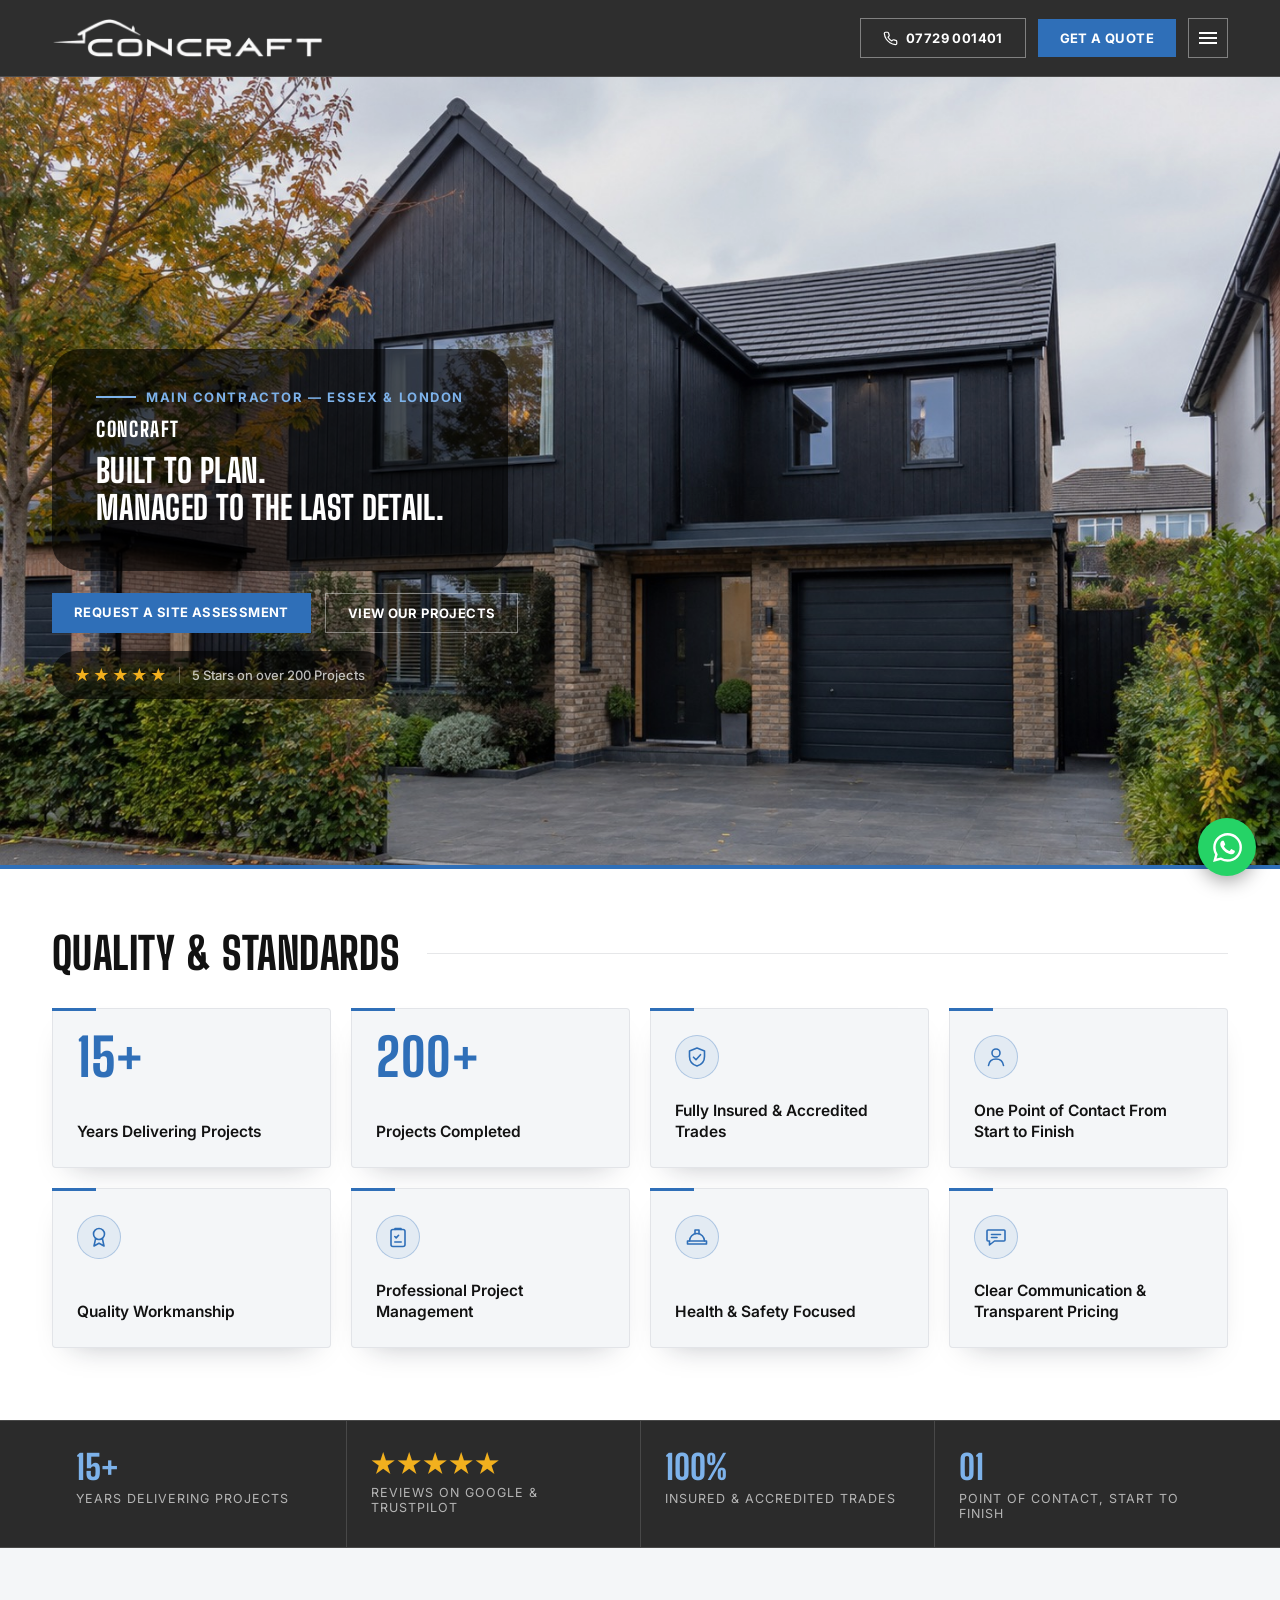
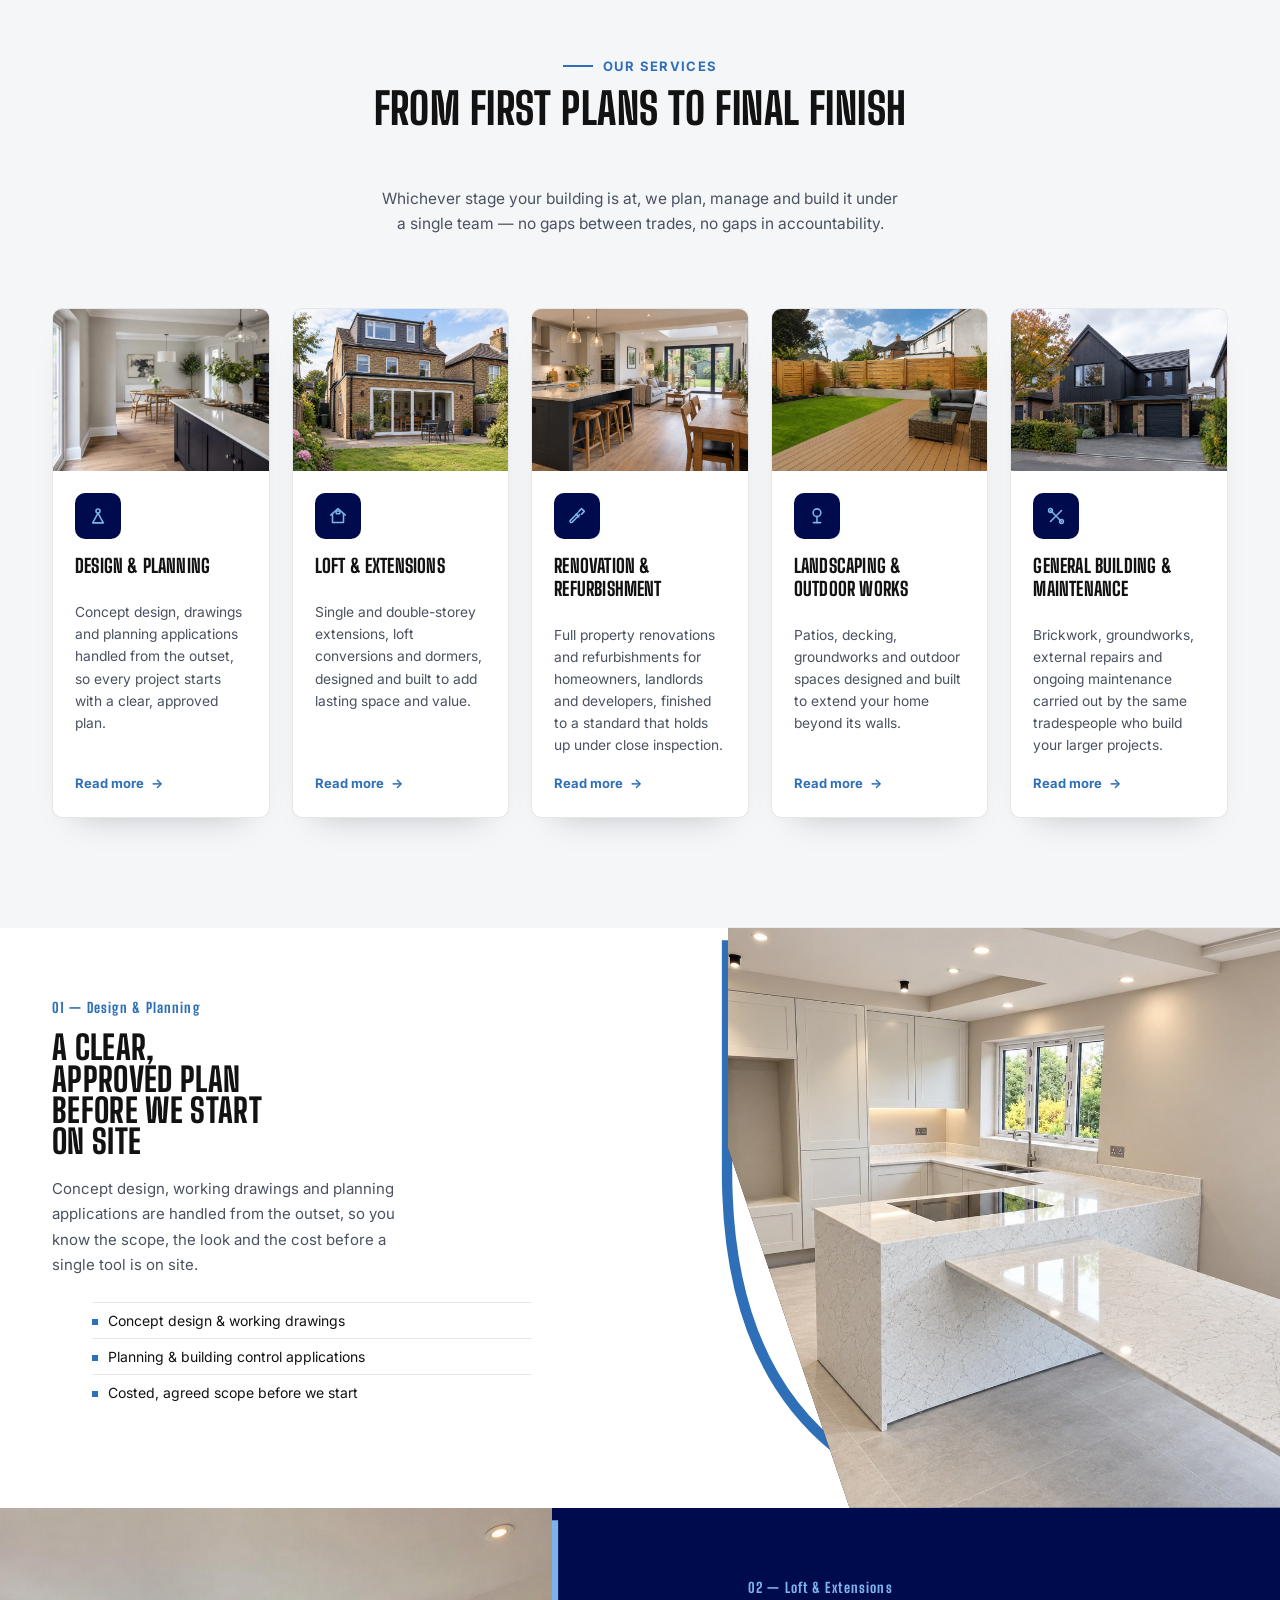
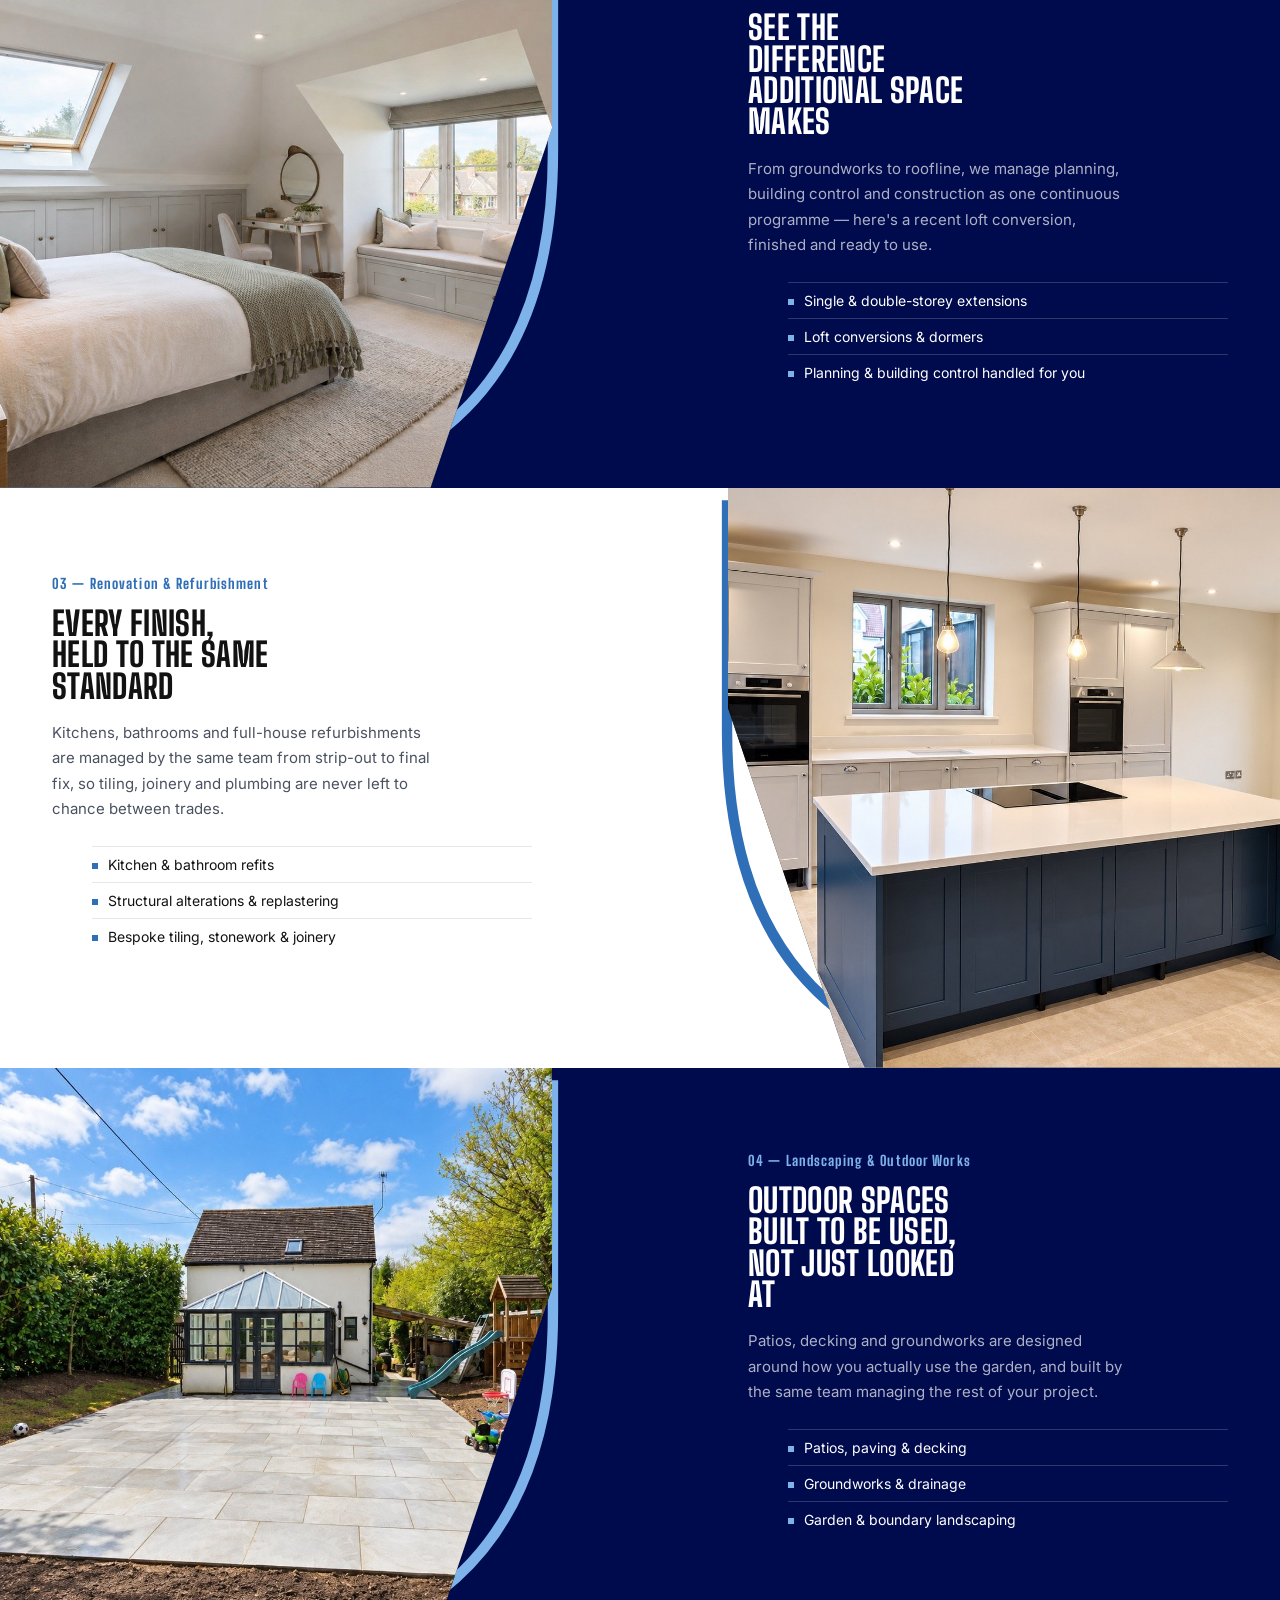
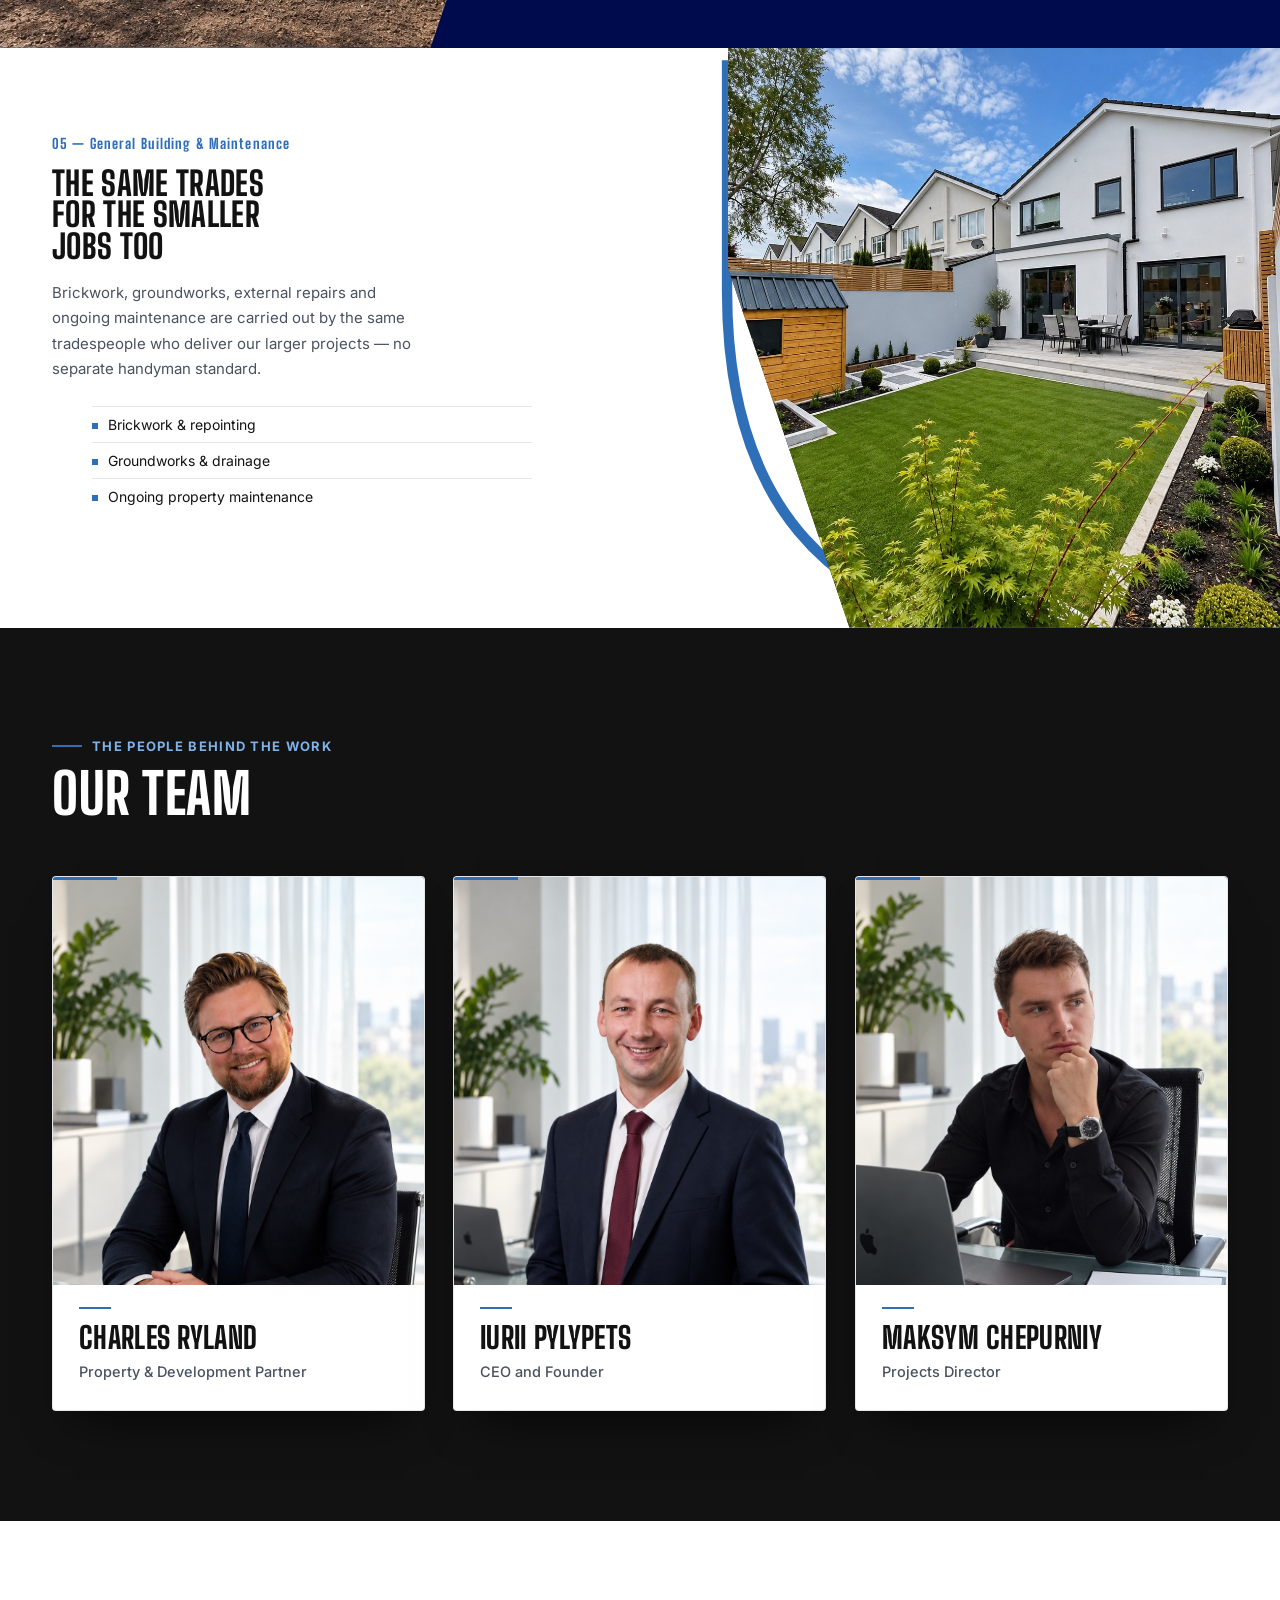
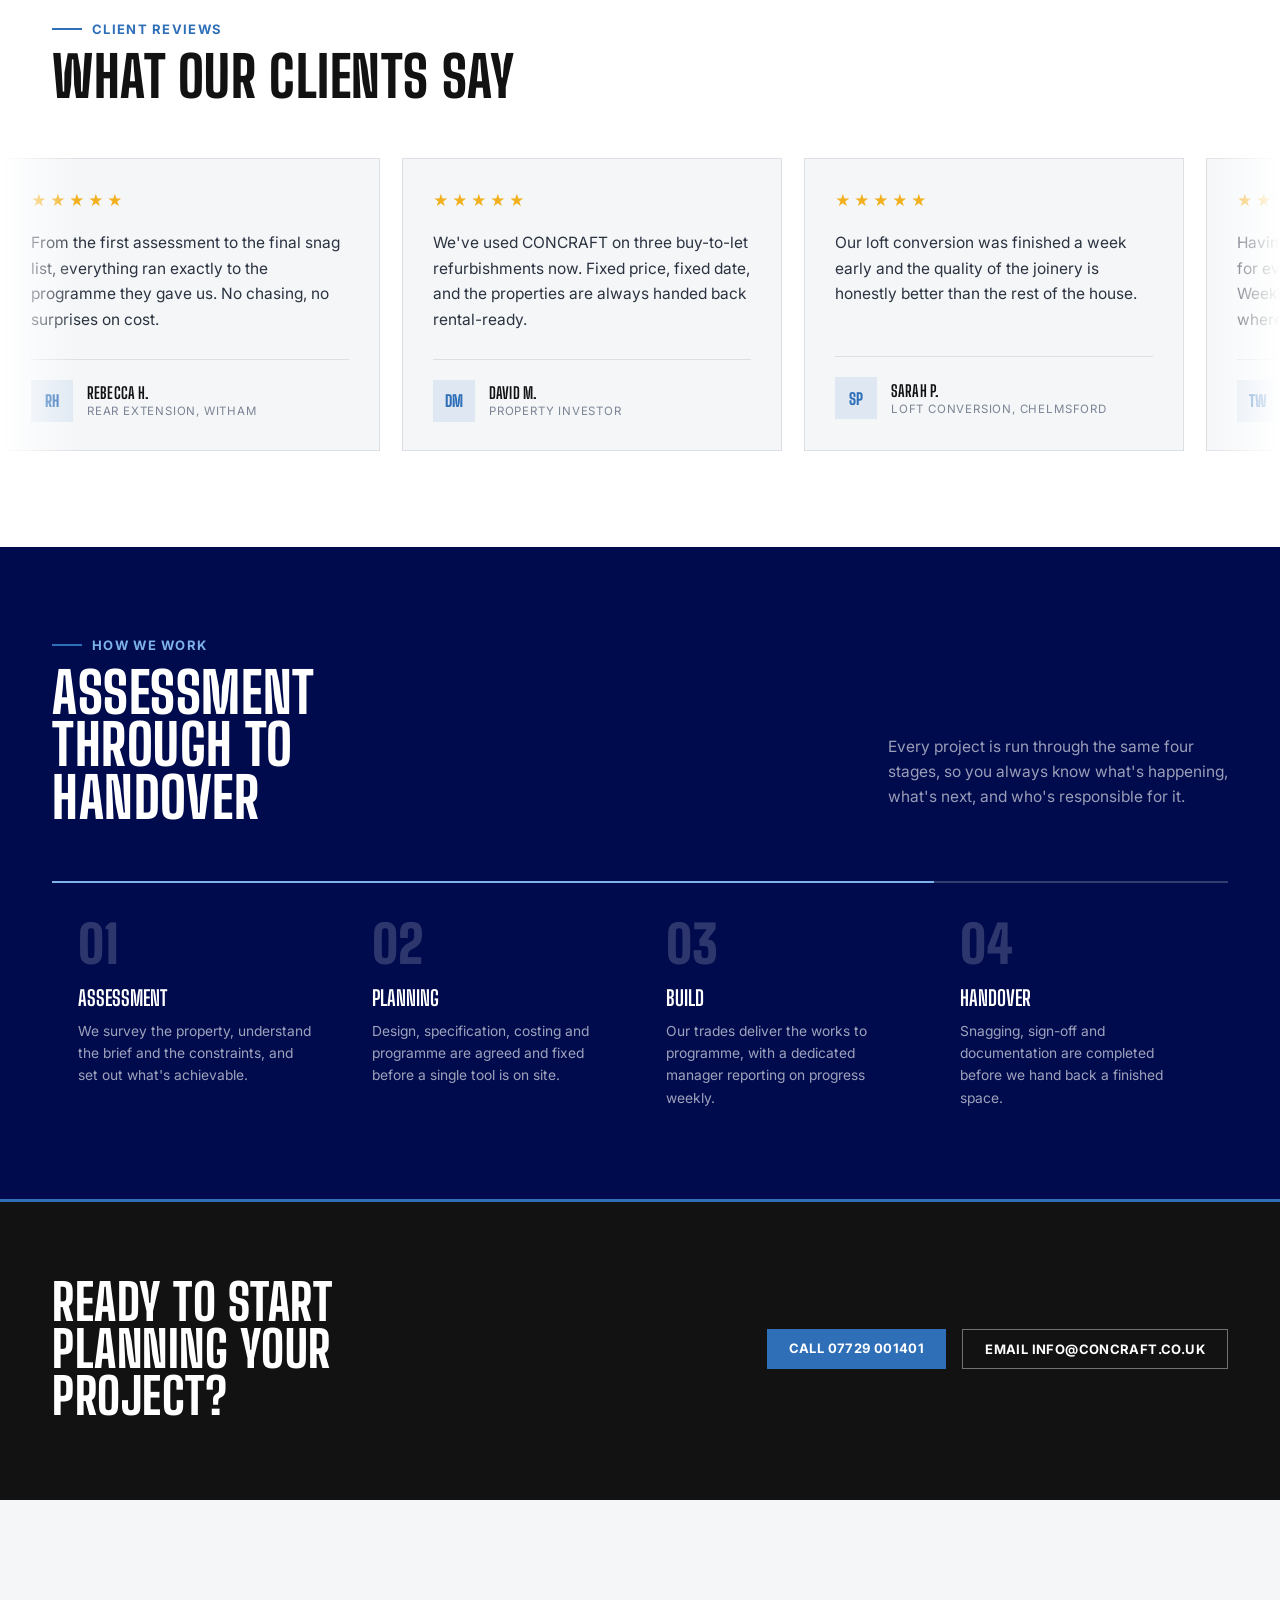
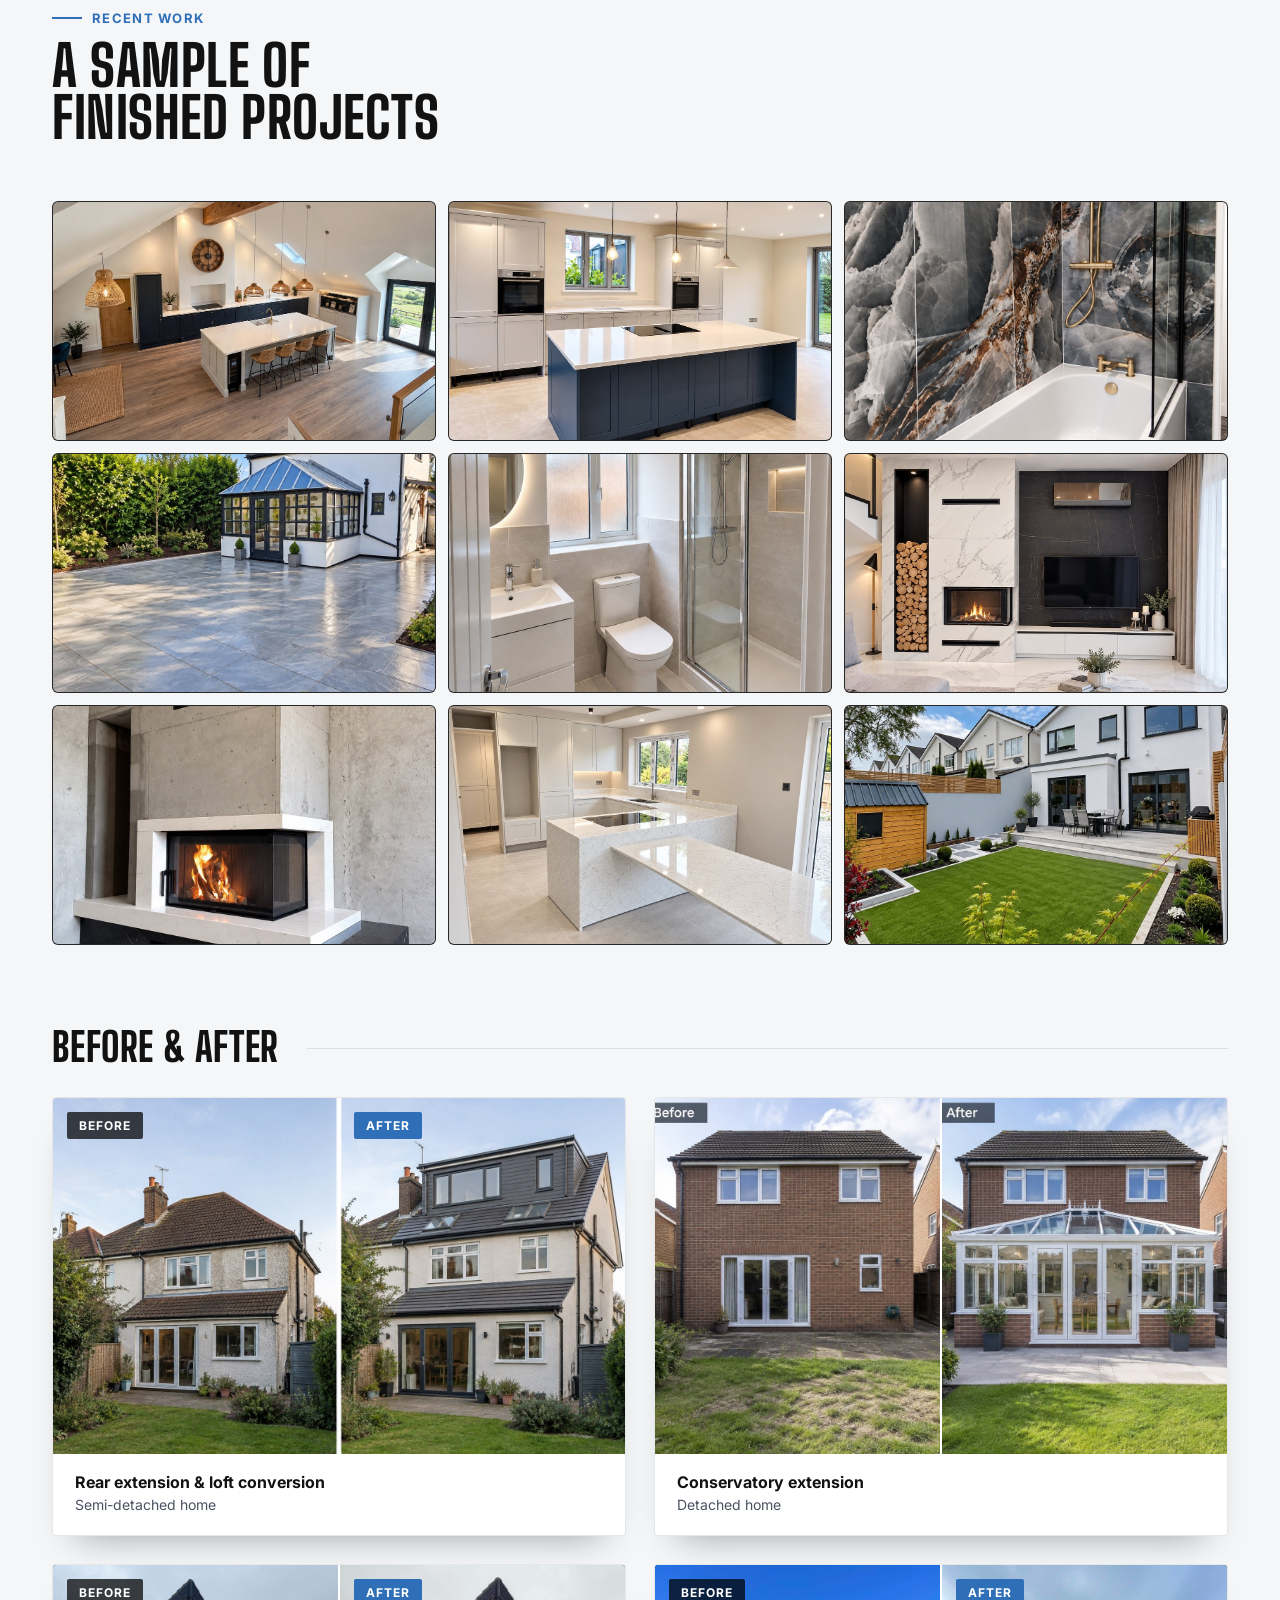
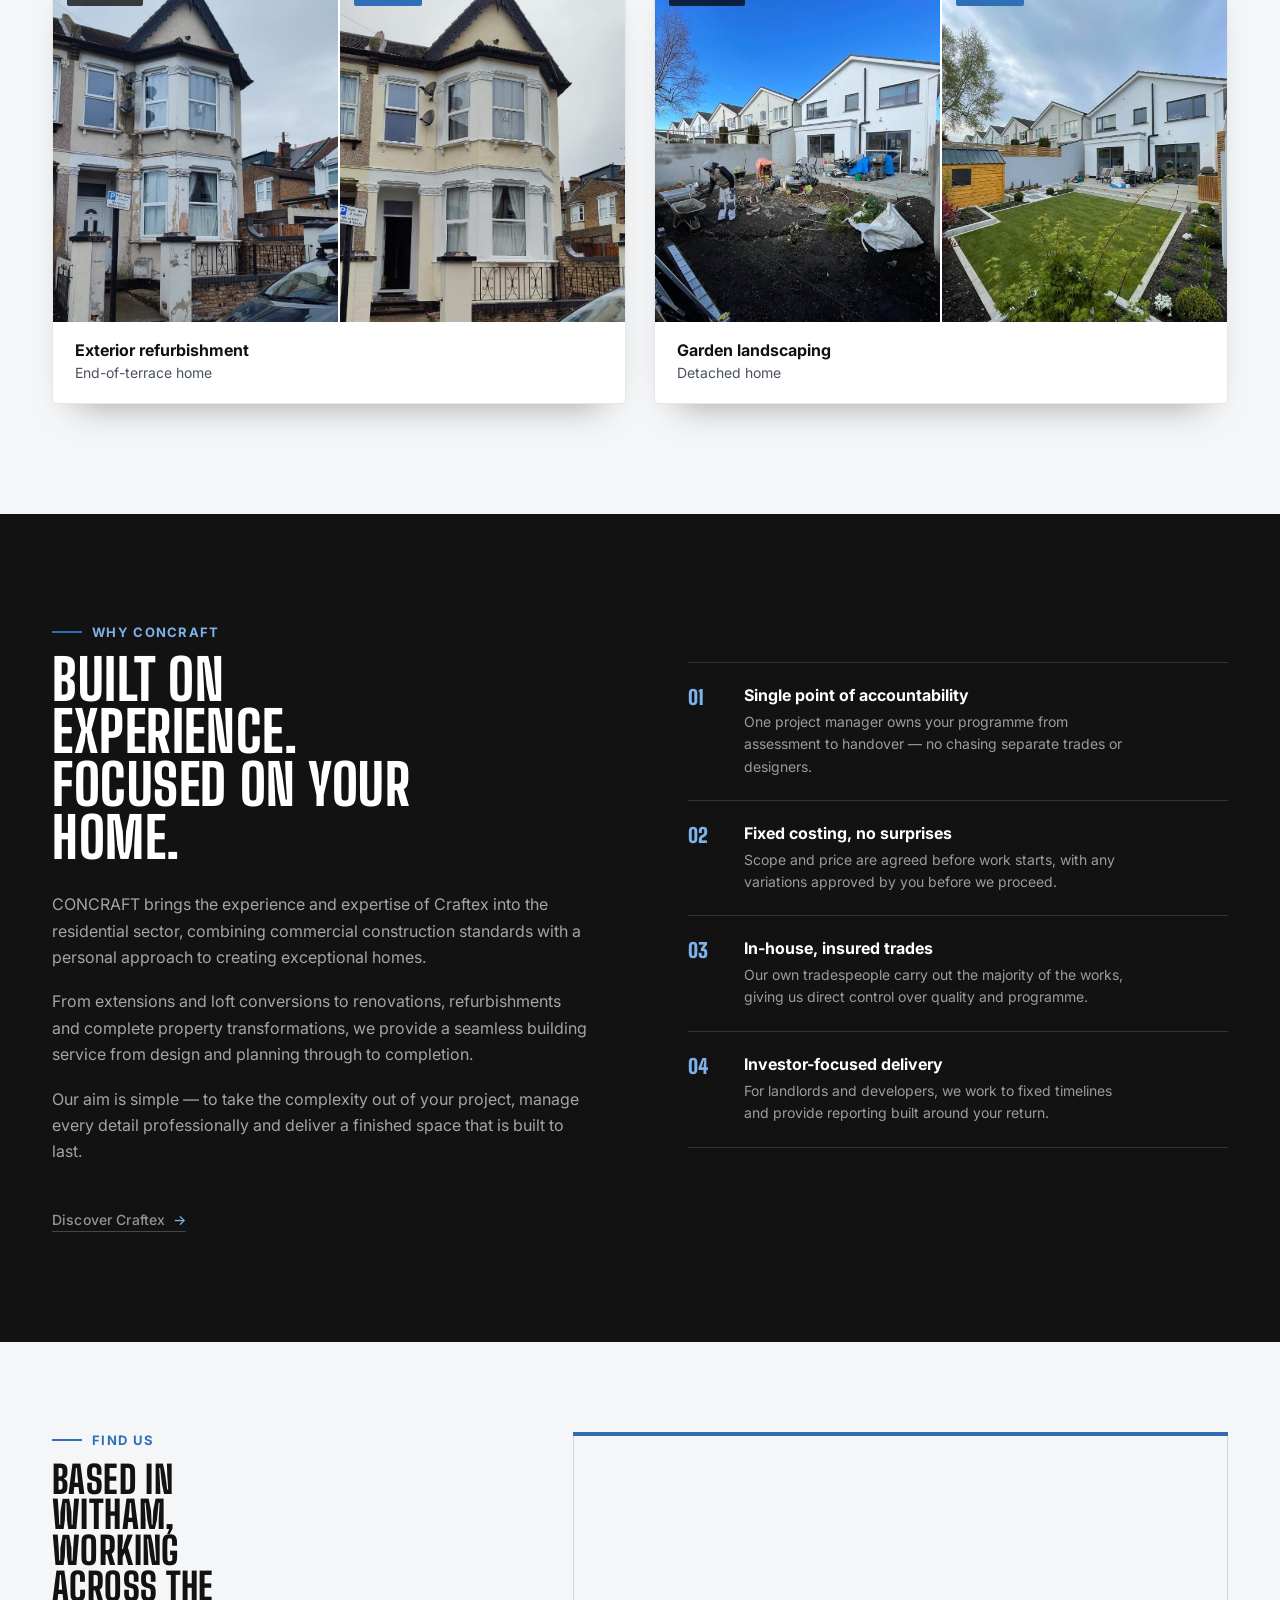
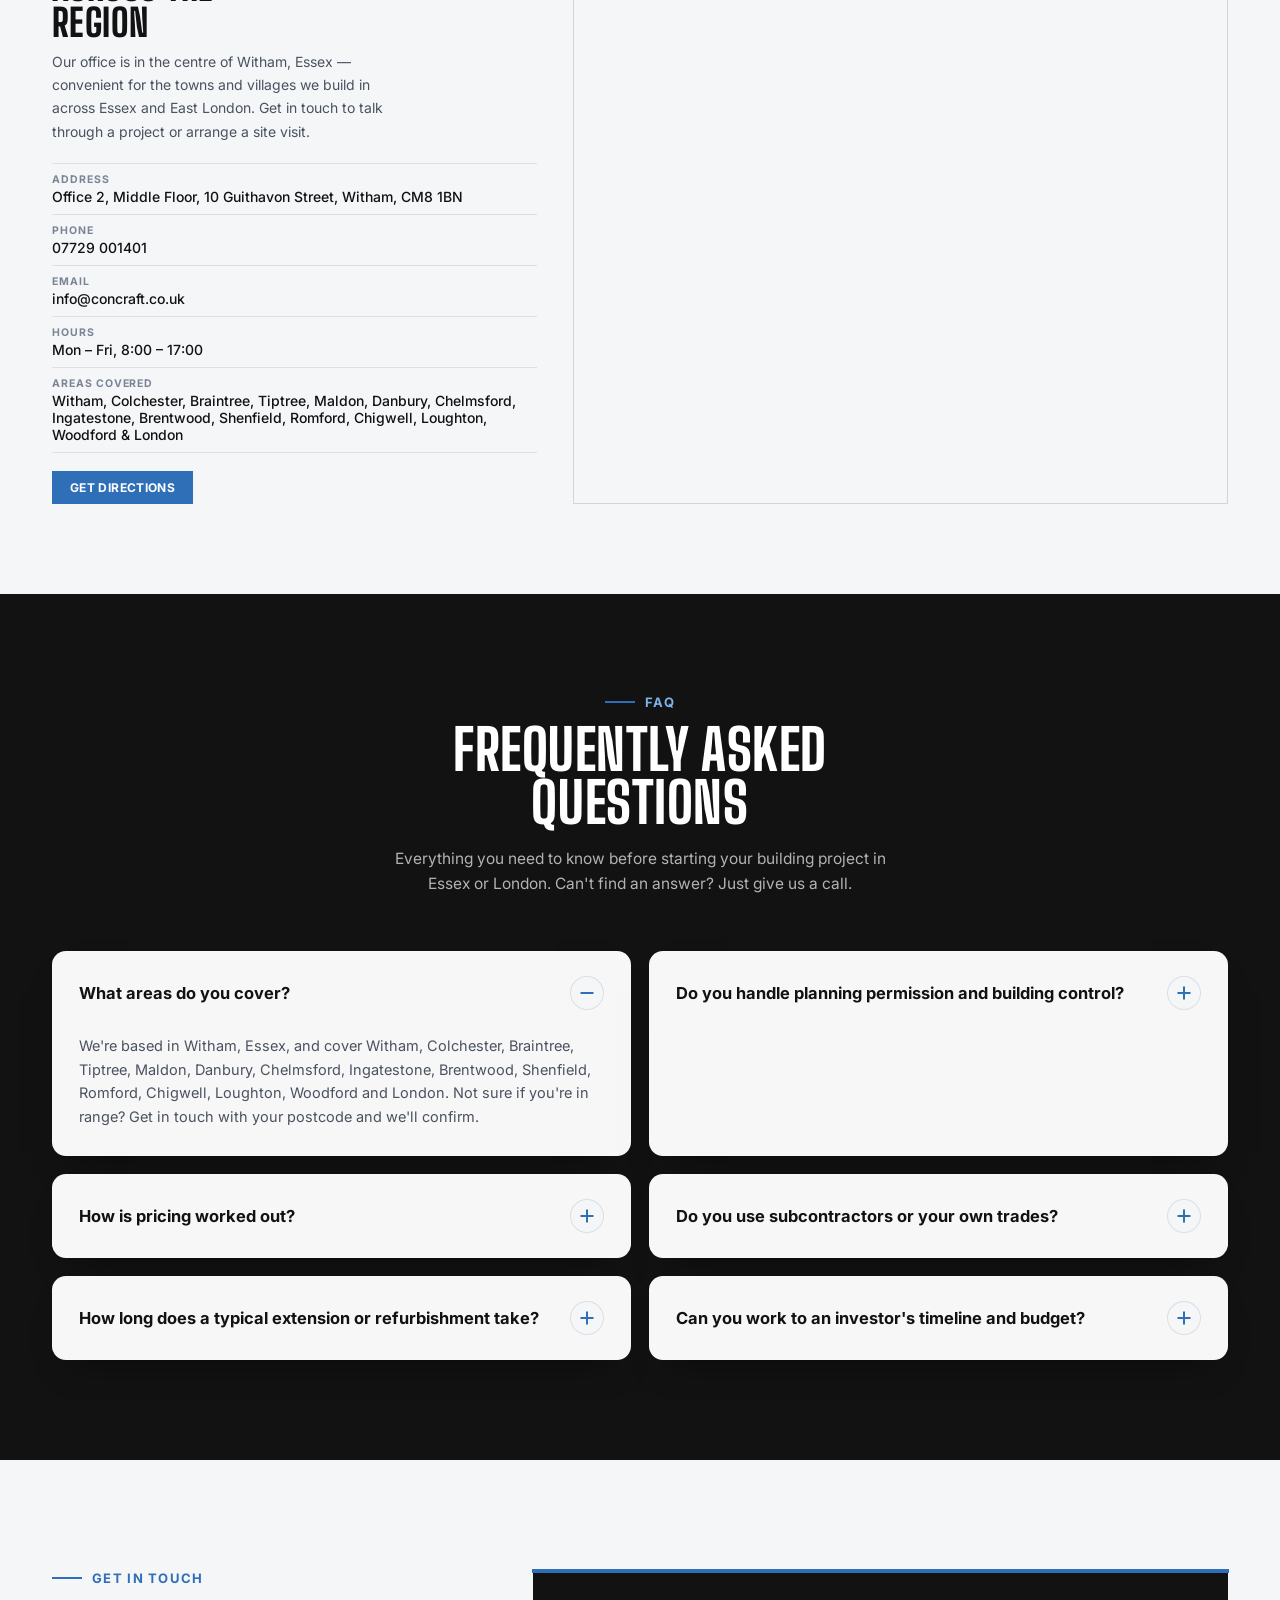
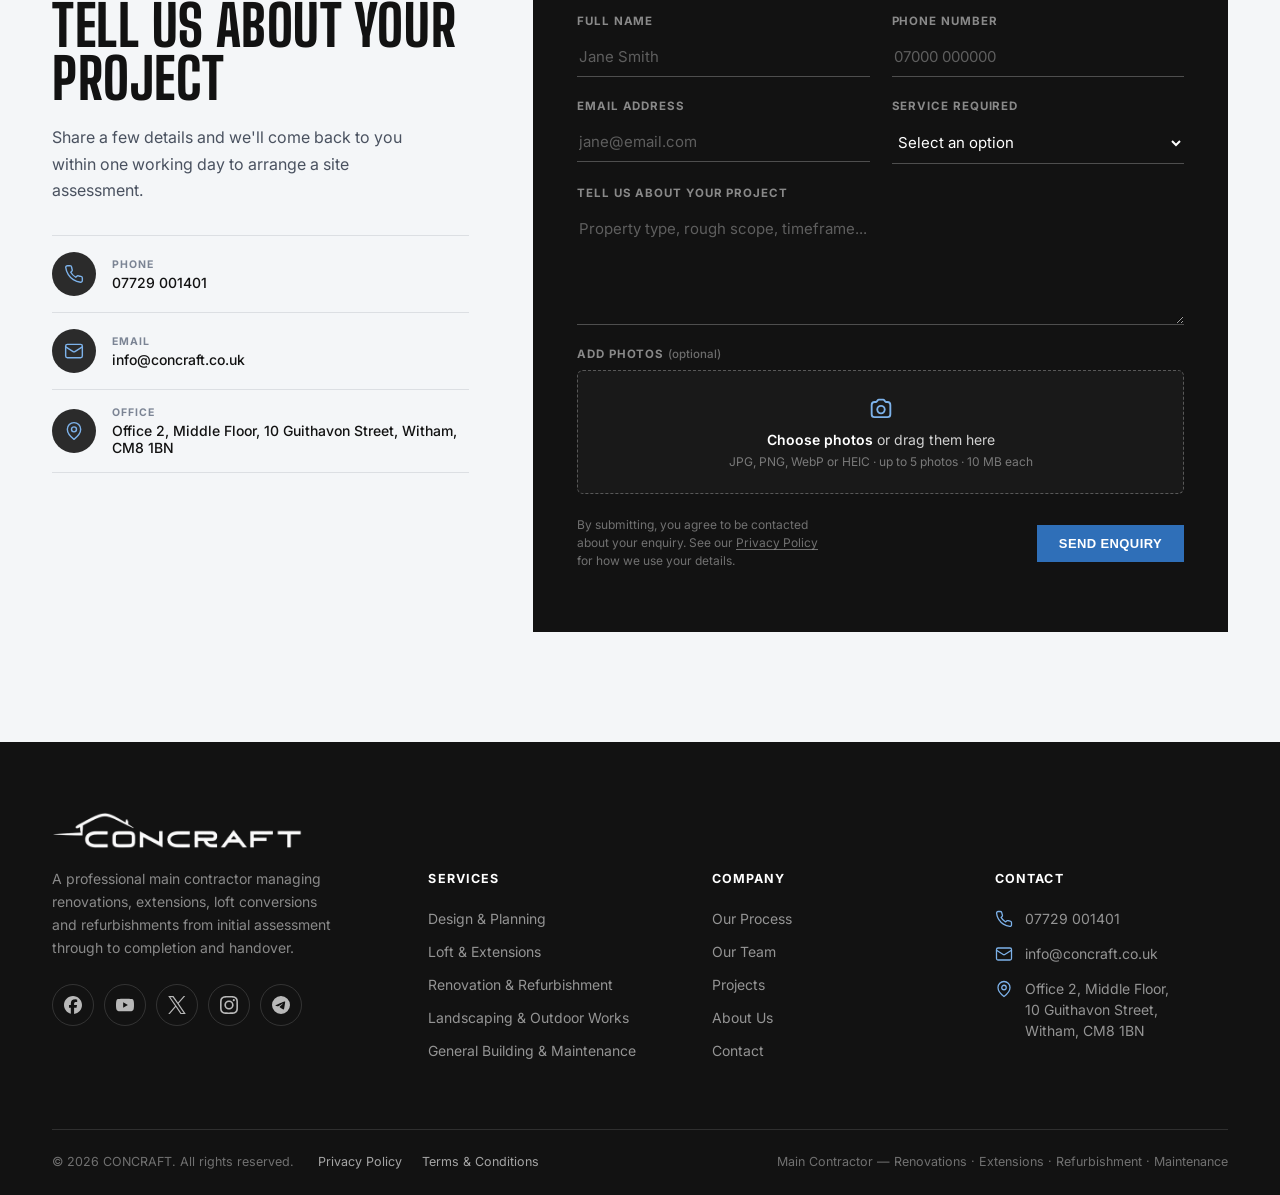
==== index.html @ dba72c2a "Add files via upload" ====
<!DOCTYPE html>
<html lang="en">
<head>
<meta charset="UTF-8">
<meta name="viewport" content="width=device-width, initial-scale=1.0">
<title>CONCRAFT — Main Contractor</title>
<link rel="preconnect" href="https://fonts.googleapis.com">
<link href="https://fonts.googleapis.com/css2?family=Big+Shoulders+Display:wght@600;700;800;900&family=Inter:wght@400;500;600;700&display=swap" rel="stylesheet">
<link rel="stylesheet" href="css/style.css">
</head>
<body>

<div class="cursor-ring" id="cursorRing"></div>
<div class="cursor-dot" id="cursorDot"></div>

<header class="site">
  <div class="nav">
    <a class="logo" href="#top" aria-label="CONCRAFT home">
      <img src="images/logo-concraft.png" alt="CONCRAFT" class="logo-icon">
    </a>
    <div class="nav-actions">
      <a class="cta-btn ghost call-btn" href="tel:+447729001401" aria-label="Call CONCRAFT on 07729 001401">
        <svg viewBox="0 0 24 24" aria-hidden="true"><path d="M22 16.92v3a2 2 0 0 1-2.18 2 19.79 19.79 0 0 1-8.63-3.07 19.5 19.5 0 0 1-6-6 19.79 19.79 0 0 1-3.07-8.67A2 2 0 0 1 4.11 2h3a2 2 0 0 1 2 1.72 12.84 12.84 0 0 0 .7 2.81 2 2 0 0 1-.45 2.11L8.09 9.91a16 16 0 0 0 6 6l1.27-1.27a2 2 0 0 1 2.11-.45 12.84 12.84 0 0 0 2.81.7A2 2 0 0 1 22 16.92z"/></svg>
        <span class="call-btn-text">07729 001401</span>
      </a>
      <a class="cta-btn" href="#contact">Get a quote</a>
      <button class="burger" id="burgerBtn" type="button" aria-label="Open menu" aria-expanded="false" aria-controls="siteMenu">
        <span class="burger-bars" aria-hidden="true"><span></span><span></span><span></span></span>
      </button>
    </div>
  </div>
  <nav class="site-menu" id="siteMenu" aria-label="Page sections">
    <ul>
      <li><a href="#top">Home</a></li>
      <li><a href="#standards">Quality &amp; Standards</a></li>
      <li>
        <a href="#services">Our Services</a>
        <ul class="menu-sub">
          <li><a href="#svc-design">Design &amp; Planning</a></li>
          <li><a href="#svc-loft">Loft &amp; Extensions</a></li>
          <li><a href="#svc-renovation">Renovation &amp; Refurbishment</a></li>
          <li><a href="#svc-landscaping">Landscaping &amp; Outdoor Works</a></li>
          <li><a href="#svc-maintenance">General Building &amp; Maintenance</a></li>
        </ul>
      </li>
      <li><a href="#team">Our Team</a></li>
      <li><a href="#reviews">Client Reviews</a></li>
      <li><a href="#process">How We Work</a></li>
      <li><a href="#projects">Recent Work</a></li>
      <li><a href="#before-after">Before &amp; After</a></li>
      <li><a href="#why">Why CONCRAFT</a></li>
      <li><a href="#find-us">Find Us</a></li>
      <li><a href="#faq">FAQ</a></li>
      <li><a href="#contact">Get in Touch</a></li>
    </ul>
  </nav>
</header>

<section class="hero" id="top">
  <img src="images/hero-house.jpg" alt="Modern detached house with black timber cladding, a brick ground floor, black garage door and a new porcelain-paved driveway" width="1448" height="1086" fetchpriority="high">
  <div class="hero-inner">
    <div class="hero-bottom">
      <div class="hero-panel">
        <div class="hero-eyebrow"><span class="rule"></span>MAIN CONTRACTOR &mdash; ESSEX &amp; LONDON</div>
        <div class="hero-brand">CONCRAFT</div>
        <h1 class="hero-title">Built to plan.<br>Managed to the last detail.</h1>
      </div>
      <div class="hero-actions">
        <div class="hero-ctas">
          <a class="cta-btn" href="#contact">Request a site assessment</a>
          <a class="cta-btn ghost" href="#projects">View our projects</a>
        </div>
        <div class="hero-rating">
          <span class="hero-stars">&#9733;&#9733;&#9733;&#9733;&#9733;</span>
          <span class="hero-rating-text">5 Stars on over 200 Projects</span>
        </div>
      </div>
    </div>
  </div>
</section>

<section class="standards" id="standards" aria-labelledby="standardsTitle">
  <div class="wrap">
    <h2 class="standards-title" id="standardsTitle">Quality &amp; Standards</h2>
    <ul class="standards-grid reveal-list">
      <li>
        <div class="std-box">
          <div class="std-figure">15+</div>
          <p class="std-label">Years Delivering Projects</p>
        </div>
      </li>
      <li>
        <div class="std-box">
          <div class="std-figure">200+</div>
          <p class="std-label">Projects Completed</p>
        </div>
      </li>
      <li>
        <div class="std-box">
          <div class="std-icon"><svg viewBox="0 0 24 24" aria-hidden="true"><path d="M12 3l7.5 3v5.5c0 4.6-3.1 8.2-7.5 9.5-4.4-1.3-7.5-4.9-7.5-9.5V6L12 3z"/><path d="M8.5 12.2l2.5 2.5 4.5-5"/></svg></div>
          <p class="std-label">Fully Insured &amp; Accredited Trades</p>
        </div>
      </li>
      <li>
        <div class="std-box">
          <div class="std-icon"><svg viewBox="0 0 24 24" aria-hidden="true"><circle cx="12" cy="8" r="4"/><path d="M4.5 20.5c.6-4 3.6-6.5 7.5-6.5s6.9 2.5 7.5 6.5"/></svg></div>
          <p class="std-label">One Point of Contact From Start to Finish</p>
        </div>
      </li>
      <li>
        <div class="std-box">
          <div class="std-icon"><svg viewBox="0 0 24 24" aria-hidden="true"><circle cx="12" cy="9" r="5.5"/><path d="M8.6 13.6L7 21l5-2.8 5 2.8-1.6-7.4"/></svg></div>
          <p class="std-label">Quality Workmanship</p>
        </div>
      </li>
      <li>
        <div class="std-box">
          <div class="std-icon"><svg viewBox="0 0 24 24" aria-hidden="true"><rect x="5" y="4.5" width="14" height="17" rx="2"/><path d="M9 4.5V3.5h6v1"/><path d="M8.8 11.5l1.4 1.4 2.4-2.6"/><path d="M8.8 17h6.4"/></svg></div>
          <p class="std-label">Professional Project Management</p>
        </div>
      </li>
      <li>
        <div class="std-box">
          <div class="std-icon"><svg viewBox="0 0 24 24" aria-hidden="true"><path d="M4.5 16a7.5 7.5 0 0115 0"/><path d="M2.5 16h19v3h-19z"/><path d="M10 8.6V5h4v3.6"/></svg></div>
          <p class="std-label">Health &amp; Safety Focused</p>
        </div>
      </li>
      <li>
        <div class="std-box">
          <div class="std-icon"><svg viewBox="0 0 24 24" aria-hidden="true"><path d="M4 5h16a1 1 0 011 1v9a1 1 0 01-1 1H10.5L5.5 20v-4H4a1 1 0 01-1-1V6a1 1 0 011-1z"/><path d="M7.5 9.5h9"/><path d="M7.5 12.5h5.5"/></svg></div>
          <p class="std-label">Clear Communication &amp; Transparent Pricing</p>
        </div>
      </li>
    </ul>
  </div>
</section>

<section class="strip">
  <div class="strip-inner">
    <div class="strip-item">
      <div class="strip-num">15+</div>
      <div class="strip-label">Years delivering projects</div>
    </div>
    <div class="strip-item">
      <div class="strip-num strip-stars" aria-hidden="true">&#9733;&#9733;&#9733;&#9733;&#9733;</div>
      <div class="strip-label">Reviews on Google &amp; Trustpilot</div>
    </div>
    <div class="strip-item">
      <div class="strip-num">100%</div>
      <div class="strip-label">Insured &amp; accredited trades</div>
    </div>
    <div class="strip-item">
      <div class="strip-num">01</div>
      <div class="strip-label">Point of contact, start to finish</div>
    </div>
  </div>
</section>

<section class="section" id="services">
  <div class="wrap">
    <div class="sec-head">
      <div>
        <div class="sec-tag"><span class="rule"></span>Our Services</div>
        <h2 class="sec-title">From First Plans to Final Finish</h2>
      </div>
      <p class="sec-desc">Whichever stage your building is at, we plan, manage and build it under a single team &mdash; no gaps between trades, no gaps in accountability.</p>
    </div>

    <div class="services-grid2">
      <div class="svc2-card">
        <div class="svc2-photo">
          <img src="images/service-design.jpg" alt="Open-plan kitchen and dining extension with island and wishbone chairs">
        </div>
        <div class="svc2-body">
          <div class="svc2-icon"><svg viewBox="0 0 24 24" aria-hidden="true"><circle cx="12" cy="6.6" r="2.2"/><path d="M12 8.8 6.2 19.5M12 8.8l5.8 10.7M6.2 19.5h11.6"/></svg></div>
          <h3 class="svc2-title">Design &amp; Planning</h3>
          <p class="svc2-desc">Concept design, drawings and planning applications handled from the outset, so every project starts with a clear, approved plan.</p>
          <a class="svc2-link" href="#svc-design">Read more <span class="svc2-arrow" aria-hidden="true">&rarr;</span></a>
        </div>
      </div>
      <div class="svc2-card">
        <div class="svc2-photo">
          <img src="images/service-loft.jpg" alt="Rear extension with bi-fold doors and loft dormer conversion above">
        </div>
        <div class="svc2-body">
          <div class="svc2-icon"><svg viewBox="0 0 24 24" aria-hidden="true"><path d="M4 11 12 4l8 7"/><path d="M6 10v9h12v-9"/><rect x="10" y="6.6" width="4" height="3" rx=".6"/></svg></div>
          <h3 class="svc2-title">Loft &amp; Extensions</h3>
          <p class="svc2-desc">Single and double-storey extensions, loft conversions and dormers, designed and built to add lasting space and value.</p>
          <a class="svc2-link" href="#svc-loft">Read more <span class="svc2-arrow" aria-hidden="true">&rarr;</span></a>
        </div>
      </div>
      <div class="svc2-card">
        <div class="svc2-photo">
          <img src="images/service-renovation.jpg" alt="Open-plan kitchen and living space renovation with island and bi-fold doors">
        </div>
        <div class="svc2-body">
          <div class="svc2-icon"><svg viewBox="0 0 24 24" aria-hidden="true"><path d="m14 7 3-3 3 3-3 3"/><path d="M13 8.4 4.5 17a1.5 1.5 0 0 0 2 2L15 10.4"/><path d="m11 10 3 3"/></svg></div>
          <h3 class="svc2-title">Renovation &amp; Refurbishment</h3>
          <p class="svc2-desc">Full property renovations and refurbishments for homeowners, landlords and developers, finished to a standard that holds up under close inspection.</p>
          <a class="svc2-link" href="#svc-renovation">Read more <span class="svc2-arrow" aria-hidden="true">&rarr;</span></a>
        </div>
      </div>
      <div class="svc2-card">
        <div class="svc2-photo">
          <img src="images/service-landscaping.jpg" alt="Landscaped garden with composite decking, patio seating and new fencing">
        </div>
        <div class="svc2-body">
          <div class="svc2-icon"><svg viewBox="0 0 24 24" aria-hidden="true"><circle cx="12" cy="8.4" r="4.2"/><path d="M12 12.4v6.8"/><path d="M8 19.2h8"/></svg></div>
          <h3 class="svc2-title">Landscaping &amp; Outdoor Works</h3>
          <p class="svc2-desc">Patios, decking, groundworks and outdoor spaces designed and built to extend your home beyond its walls.</p>
          <a class="svc2-link" href="#svc-landscaping">Read more <span class="svc2-arrow" aria-hidden="true">&rarr;</span></a>
        </div>
      </div>
      <div class="svc2-card">
        <div class="svc2-photo">
          <img src="images/service-maintenance.jpg" alt="Modern detached house with black cladding, brick base and new driveway">
        </div>
        <div class="svc2-body">
          <div class="svc2-icon"><svg viewBox="0 0 24 24" aria-hidden="true"><path d="m6 6 12 12M18 6 6 18"/><circle cx="6" cy="6" r="2.1"/><circle cx="18" cy="18" r="2.1"/></svg></div>
          <h3 class="svc2-title">General Building &amp; Maintenance</h3>
          <p class="svc2-desc">Brickwork, groundworks, external repairs and ongoing maintenance carried out by the same tradespeople who build your larger projects.</p>
          <a class="svc2-link" href="#svc-maintenance">Read more <span class="svc2-arrow" aria-hidden="true">&rarr;</span></a>
        </div>
      </div>
    </div>
  </div>
</section>

<section class="svc-detail">

  <div class="detail-band band-light" id="svc-design">
    <div class="detail-bleed">
      <div class="detail-shape shape-right">
        <svg class="detail-frame" viewBox="0 0 100 100" preserveAspectRatio="none" aria-hidden="true">
              <path d="M100,26 Q100,3 82,3 L4,3 L4,42 Q4,90 45,100 L100,100"/>
            </svg>
            <div class="detail-media">
          <div class="media-image">
            <img src="images/service-design-detail.jpg" alt="U-shaped kitchen with quartz worktops and induction hob, ready for handover">
          </div>
        </div>
      </div>
      <div class="wrap">
        <div class="detail-copy copy-left">
          <div class="detail-index">01 &mdash; Design &amp; Planning</div>
          <h3 class="detail-title">A clear, approved plan before we start on site</h3>
          <p class="detail-text">Concept design, working drawings and planning applications are handled from the outset, so you know the scope, the look and the cost before a single tool is on site.</p>
          <ul class="detail-points reveal-list">
              <li>Concept design &amp; working drawings</li>
              <li>Planning &amp; building control applications</li>
              <li>Costed, agreed scope before we start</li>
          </ul>
        </div>
      </div>
    </div>
  </div>

  <div class="detail-band band-dark" id="svc-loft">
    <div class="detail-bleed">
      <div class="detail-shape shape-left">
        <svg class="detail-frame" viewBox="0 0 100 100" preserveAspectRatio="none" aria-hidden="true">
              <path d="M0,26 Q0,3 18,3 L96,3 L96,42 Q96,90 55,100 L0,100"/>
            </svg>
            <div class="detail-media">
          <div class="media-image">
            <img src="images/service-loft-detail.jpg" alt="Finished loft conversion bedroom with dormer window seat and skylight">
          </div>
        </div>
      </div>
      <div class="wrap">
        <div class="detail-copy copy-right">
          <div class="detail-index">02 &mdash; Loft &amp; Extensions</div>
          <h3 class="detail-title">See the difference additional space makes</h3>
          <p class="detail-text">From groundworks to roofline, we manage planning, building control and construction as one continuous programme &mdash; here's a recent loft conversion, finished and ready to use.</p>
          <ul class="detail-points reveal-list">
              <li>Single &amp; double-storey extensions</li>
              <li>Loft conversions &amp; dormers</li>
              <li>Planning &amp; building control handled for you</li>
          </ul>
        </div>
      </div>
    </div>
  </div>

  <div class="detail-band band-light" id="svc-renovation">
    <div class="detail-bleed">
      <div class="detail-shape shape-right">
        <svg class="detail-frame" viewBox="0 0 100 100" preserveAspectRatio="none" aria-hidden="true">
              <path d="M100,26 Q100,3 82,3 L4,3 L4,42 Q4,90 45,100 L100,100"/>
            </svg>
            <div class="detail-media">
          <div class="media-image">
            <img src="images/service-renovation-detail.jpg" alt="Navy kitchen island with quartz worktop and integrated induction hob">
          </div>
        </div>
      </div>
      <div class="wrap">
        <div class="detail-copy copy-left">
          <div class="detail-index">03 &mdash; Renovation &amp; Refurbishment</div>
          <h3 class="detail-title">Every finish, held to the same standard</h3>
          <p class="detail-text">Kitchens, bathrooms and full-house refurbishments are managed by the same team from strip-out to final fix, so tiling, joinery and plumbing are never left to chance between trades.</p>
          <ul class="detail-points reveal-list">
              <li>Kitchen &amp; bathroom refits</li>
              <li>Structural alterations &amp; replastering</li>
              <li>Bespoke tiling, stonework &amp; joinery</li>
          </ul>
        </div>
      </div>
    </div>
  </div>

  <div class="detail-band band-dark" id="svc-landscaping">
    <div class="detail-bleed">
      <div class="detail-shape shape-left">
        <svg class="detail-frame" viewBox="0 0 100 100" preserveAspectRatio="none" aria-hidden="true">
              <path d="M0,26 Q0,3 18,3 L96,3 L96,42 Q96,90 55,100 L0,100"/>
            </svg>
            <div class="detail-media">
          <div class="media-image">
            <img src="images/service-landscaping-detail.jpg" alt="New patio installation with sandstone paving in a family garden">
          </div>
        </div>
      </div>
      <div class="wrap">
        <div class="detail-copy copy-right">
          <div class="detail-index">04 &mdash; Landscaping &amp; Outdoor Works</div>
          <h3 class="detail-title">Outdoor spaces built to be used, not just looked at</h3>
          <p class="detail-text">Patios, decking and groundworks are designed around how you actually use the garden, and built by the same team managing the rest of your project.</p>
          <ul class="detail-points reveal-list">
              <li>Patios, paving &amp; decking</li>
              <li>Groundworks &amp; drainage</li>
              <li>Garden &amp; boundary landscaping</li>
          </ul>
        </div>
      </div>
    </div>
  </div>

  <div class="detail-band band-light" id="svc-maintenance">
    <div class="detail-bleed">
      <div class="detail-shape shape-right">
        <svg class="detail-frame" viewBox="0 0 100 100" preserveAspectRatio="none" aria-hidden="true">
              <path d="M100,26 Q100,3 82,3 L4,3 L4,42 Q4,90 45,100 L100,100"/>
            </svg>
            <div class="detail-media">
          <div class="media-image">
            <img src="images/service-maintenance-detail.jpg" alt="Landscaped rear garden with patio, artificial lawn and planting">
          </div>
        </div>
      </div>
      <div class="wrap">
        <div class="detail-copy copy-left">
          <div class="detail-index">05 &mdash; General Building &amp; Maintenance</div>
          <h3 class="detail-title">The same trades for the smaller jobs too</h3>
          <p class="detail-text">Brickwork, groundworks, external repairs and ongoing maintenance are carried out by the same tradespeople who deliver our larger projects &mdash; no separate handyman standard.</p>
          <ul class="detail-points reveal-list">
              <li>Brickwork &amp; repointing</li>
              <li>Groundworks &amp; drainage</li>
              <li>Ongoing property maintenance</li>
          </ul>
        </div>
      </div>
    </div>
  </div>

</section>

<section class="section team" id="team">
  <div class="wrap">
    <div class="sec-head">
      <div>
        <div class="sec-tag"><span class="rule"></span>The people behind the work</div>
        <h2 class="sec-title">Our Team</h2>
      </div>
    </div>
    <ul class="team-grid reveal-list">
      <li>
        <article class="team-card">
          <div class="team-photo"><img src="images/charles.jpg" alt="Charles Ryland, Property &amp; Development Partner"></div>
          <div class="team-info">
            <h3 class="team-name">Charles Ryland</h3>
            <p class="team-role">Property &amp; Development Partner</p>
          </div>
        </article>
      </li>
      <li>
        <article class="team-card">
          <div class="team-photo"><img src="images/iurii.jpg" alt="Iurii Pylypets, CEO and Founder" style="object-position:center 10%"></div>
          <div class="team-info">
            <h3 class="team-name">Iurii Pylypets</h3>
            <p class="team-role">CEO and Founder</p>
          </div>
        </article>
      </li>
      <li>
        <article class="team-card">
          <div class="team-photo"><img src="images/maksym.jpg" alt="Maksym Chepurniy, Projects Director" style="object-position:center 38%"></div>
          <div class="team-info">
            <h3 class="team-name">Maksym Chepurniy</h3>
            <p class="team-role">Projects Director</p>
          </div>
        </article>
      </li>
    </ul>
  </div>
</section>

<section class="reviews" id="reviews">
  <div class="sec-head">
    <div>
      <div class="sec-tag"><span class="rule"></span>Client reviews</div>
      <h2 class="sec-title">What our clients say</h2>
    </div>
  </div>

  <div class="marquee">
    <div class="marquee-track" id="marqueeTrack">
      <div class="rev-card">
        <div class="rev-stars">&#9733;&#9733;&#9733;&#9733;&#9733;</div>
        <p class="rev-quote">From the first assessment to the final snag list, everything ran exactly to the programme they gave us. No chasing, no surprises on cost.</p>
        <div class="rev-foot">
          <div class="rev-avatar">RH</div>
          <div><div class="rev-name">Rebecca H.</div><div class="rev-role">Rear Extension, Witham</div></div>
        </div>
      </div>
      <div class="rev-card">
        <div class="rev-stars">&#9733;&#9733;&#9733;&#9733;&#9733;</div>
        <p class="rev-quote">We've used CONCRAFT on three buy-to-let refurbishments now. Fixed price, fixed date, and the properties are always handed back rental-ready.</p>
        <div class="rev-foot">
          <div class="rev-avatar">DM</div>
          <div><div class="rev-name">David M.</div><div class="rev-role">Property Investor</div></div>
        </div>
      </div>
      <div class="rev-card">
        <div class="rev-stars">&#9733;&#9733;&#9733;&#9733;&#9733;</div>
        <p class="rev-quote">Our loft conversion was finished a week early and the quality of the joinery is honestly better than the rest of the house.</p>
        <div class="rev-foot">
          <div class="rev-avatar">SP</div>
          <div><div class="rev-name">Sarah P.</div><div class="rev-role">Loft Conversion, Chelmsford</div></div>
        </div>
      </div>
      <div class="rev-card">
        <div class="rev-stars">&#9733;&#9733;&#9733;&#9733;&#9733;</div>
        <p class="rev-quote">Having one project manager accountable for every trade made all the difference. Weekly updates meant we always knew where we stood.</p>
        <div class="rev-foot">
          <div class="rev-avatar">TW</div>
          <div><div class="rev-name">Tom W.</div><div class="rev-role">Kitchen Renovation</div></div>
        </div>
      </div>
      <div class="rev-card">
        <div class="rev-stars">&#9733;&#9733;&#9733;&#9733;&#9733;</div>
        <p class="rev-quote">They handled planning, party wall agreements and building control without us lifting a finger. Genuinely stress-free.</p>
        <div class="rev-foot">
          <div class="rev-avatar">EC</div>
          <div><div class="rev-name">Emma C.</div><div class="rev-role">Side Return Extension</div></div>
        </div>
      </div>
      <div class="rev-card">
        <div class="rev-stars">&#9733;&#9733;&#9733;&#9733;&#9733;</div>
        <p class="rev-quote">Brickwork, damp repair and a new patio all done by the same team to the same standard. Easy to recommend.</p>
        <div class="rev-foot">
          <div class="rev-avatar">GK</div>
          <div><div class="rev-name">Graham K.</div><div class="rev-role">General Building &amp; Maintenance</div></div>
        </div>
      </div>
      <!-- duplicate set for seamless loop -->
      <div class="rev-card" aria-hidden="true">
        <div class="rev-stars">&#9733;&#9733;&#9733;&#9733;&#9733;</div>
        <p class="rev-quote">From the first assessment to the final snag list, everything ran exactly to the programme they gave us. No chasing, no surprises on cost.</p>
        <div class="rev-foot">
          <div class="rev-avatar">RH</div>
          <div><div class="rev-name">Rebecca H.</div><div class="rev-role">Rear Extension, Witham</div></div>
        </div>
      </div>
      <div class="rev-card" aria-hidden="true">
        <div class="rev-stars">&#9733;&#9733;&#9733;&#9733;&#9733;</div>
        <p class="rev-quote">We've used CONCRAFT on three buy-to-let refurbishments now. Fixed price, fixed date, and the properties are always handed back rental-ready.</p>
        <div class="rev-foot">
          <div class="rev-avatar">DM</div>
          <div><div class="rev-name">David M.</div><div class="rev-role">Property Investor</div></div>
        </div>
      </div>
      <div class="rev-card" aria-hidden="true">
        <div class="rev-stars">&#9733;&#9733;&#9733;&#9733;&#9733;</div>
        <p class="rev-quote">Our loft conversion was finished a week early and the quality of the joinery is honestly better than the rest of the house.</p>
        <div class="rev-foot">
          <div class="rev-avatar">SP</div>
          <div><div class="rev-name">Sarah P.</div><div class="rev-role">Loft Conversion, Chelmsford</div></div>
        </div>
      </div>
      <div class="rev-card" aria-hidden="true">
        <div class="rev-stars">&#9733;&#9733;&#9733;&#9733;&#9733;</div>
        <p class="rev-quote">Having one project manager accountable for every trade made all the difference. Weekly updates meant we always knew where we stood.</p>
        <div class="rev-foot">
          <div class="rev-avatar">TW</div>
          <div><div class="rev-name">Tom W.</div><div class="rev-role">Kitchen Renovation</div></div>
        </div>
      </div>
      <div class="rev-card" aria-hidden="true">
        <div class="rev-stars">&#9733;&#9733;&#9733;&#9733;&#9733;</div>
        <p class="rev-quote">They handled planning, party wall agreements and building control without us lifting a finger. Genuinely stress-free.</p>
        <div class="rev-foot">
          <div class="rev-avatar">EC</div>
          <div><div class="rev-name">Emma C.</div><div class="rev-role">Side Return Extension</div></div>
        </div>
      </div>
      <div class="rev-card" aria-hidden="true">
        <div class="rev-stars">&#9733;&#9733;&#9733;&#9733;&#9733;</div>
        <p class="rev-quote">Brickwork, damp repair and a new patio all done by the same team to the same standard. Easy to recommend.</p>
        <div class="rev-foot">
          <div class="rev-avatar">GK</div>
          <div><div class="rev-name">Graham K.</div><div class="rev-role">General Building &amp; Maintenance</div></div>
        </div>
      </div>
    </div>
  </div>
</section>

<section class="process section tight" id="process">
  <div class="wrap">
    <div class="sec-head">
      <div>
        <div class="sec-tag"><span class="rule"></span>How we work</div>
        <h2 class="sec-title">Assessment through to handover</h2>
      </div>
      <p class="sec-desc">Every project is run through the same four stages, so you always know what's happening, what's next, and who's responsible for it.</p>
    </div>
    <div class="steps">
      <div class="step active">
        <div class="step-no">01</div>
        <div class="step-title">Assessment</div>
        <div class="step-desc">We survey the property, understand the brief and the constraints, and set out what's achievable.</div>
      </div>
      <div class="step active">
        <div class="step-no">02</div>
        <div class="step-title">Planning</div>
        <div class="step-desc">Design, specification, costing and programme are agreed and fixed before a single tool is on site.</div>
      </div>
      <div class="step active">
        <div class="step-no">03</div>
        <div class="step-title">Build</div>
        <div class="step-desc">Our trades deliver the works to programme, with a dedicated manager reporting on progress weekly.</div>
      </div>
      <div class="step">
        <div class="step-no">04</div>
        <div class="step-title">Handover</div>
        <div class="step-desc">Snagging, sign-off and documentation are completed before we hand back a finished space.</div>
      </div>
    </div>
  </div>
</section>

<section class="banner" id="cta-banner">
  <div class="banner-inner">
    <h2>Ready to start planning your project?</h2>
    <div class="banner-ctas">
      <a class="cta-btn" href="tel:+447729001401">Call 07729 001401</a>
      <a class="cta-btn ghost" href="mailto:info@concraft.co.uk">Email info@concraft.co.uk</a>
    </div>
  </div>
</section>

<section class="section" id="projects">
  <div class="wrap">
    <div class="sec-head">
      <div>
        <div class="sec-tag"><span class="rule"></span>Recent work</div>
        <h2 class="sec-title">A sample of finished projects</h2>
      </div>
    </div>

    <div class="gallery">
      <div class="g-item">
        <img src="images/gal-loft-diner.jpg" alt="Vaulted loft conversion kitchen-diner with island and skylight">
        <div class="g-cap"><div class="tag">Extension</div><div class="name">Loft conversion kitchen-diner</div></div>
      </div>
      <div class="g-item">
        <img src="images/gal-kitchen-navy.jpg" alt="Navy kitchen island with quartz worktop">
        <div class="g-cap"><div class="tag">Renovation</div><div class="name">Kitchen island renovation</div></div>
      </div>
      <div class="g-item">
        <img src="images/gal-bath2.jpg" alt="Luxury marble effect bathroom renovation">
        <div class="g-cap"><div class="tag">Renovation</div><div class="name">Marble-effect bathroom suite</div></div>
      </div>
      <div class="g-item">
        <img src="images/gal-patio2.jpg" alt="Landscaped patio with garden room and planting">
        <div class="g-cap"><div class="tag">General Building</div><div class="name">Patio &amp; garden landscaping</div></div>
      </div>
      <div class="g-item">
        <img src="images/gal-ensuite.jpg" alt="Ensuite shower room renovation">
        <div class="g-cap"><div class="tag">Renovation</div><div class="name">Ensuite shower room</div></div>
      </div>
      <div class="g-item">
        <img src="images/gal-fireplace2.jpg" alt="Marble feature fireplace with media wall">
        <div class="g-cap"><div class="tag">Refurbishment</div><div class="name">Fireplace &amp; media wall</div></div>
      </div>
      <div class="g-item">
        <img src="images/gal-fireplace-concrete.jpg" alt="Modern feature fireplace with polished concrete surround">
        <div class="g-cap"><div class="tag">Refurbishment</div><div class="name">Concrete &amp; marble fireplace</div></div>
      </div>
      <div class="g-item">
        <img src="images/gal-kitchen-white.jpg" alt="U-shaped kitchen renovation with quartz worktops">
        <div class="g-cap"><div class="tag">Renovation</div><div class="name">U-shaped kitchen renovation</div></div>
      </div>
      <div class="g-item">
        <img src="images/gal-garden2.jpg" alt="Landscaped rear garden with lawn and planting">
        <div class="g-cap"><div class="tag">General Building</div><div class="name">Garden landscaping</div></div>
      </div>
    </div>

    <div class="ba-block" id="before-after">
      <h3 class="ba-title">Before &amp; After</h3>
      <div class="ba-grid">
        <figure class="ba-item">
          <div class="ba-panes">
            <div class="ba-pane"><span class="ba-tag">Before</span><img src="images/before-1.jpg" alt="Rear of semi-detached house before extension and loft conversion"></div>
            <div class="ba-pane after"><span class="ba-tag">After</span><img src="images/after-1.jpg" alt="Rear of semi-detached house after extension and loft conversion, with dark cladding and bi-fold doors"></div>
          </div>
          <figcaption class="ba-cap">
            <span class="ba-name">Rear extension &amp; loft conversion</span>
            <span class="ba-meta">Semi-detached home</span>
          </figcaption>
        </figure>
        <figure class="ba-item">
          <div class="ba-panes">
            <div class="ba-pane"><img src="images/before-2.jpg" alt="Rear of detached brick house before conservatory extension"></div>
            <div class="ba-pane after"><img src="images/after-2.jpg" alt="Rear of detached brick house after conservatory extension with new patio"></div>
          </div>
          <figcaption class="ba-cap">
            <span class="ba-name">Conservatory extension</span>
            <span class="ba-meta">Detached home</span>
          </figcaption>
        </figure>
        <figure class="ba-item is-portrait">
          <div class="ba-panes">
            <div class="ba-pane"><span class="ba-tag">Before</span><img src="images/before-3.jpg" alt="End-of-terrace house before exterior refurbishment, with peeling paint and worn render" style="object-position:center 25%"></div>
            <div class="ba-pane after"><span class="ba-tag">After</span><img src="images/after-3.jpg" alt="End-of-terrace house after exterior refurbishment, freshly painted" style="object-position:center 10%"></div>
          </div>
          <figcaption class="ba-cap">
            <span class="ba-name">Exterior refurbishment</span>
            <span class="ba-meta">End-of-terrace home</span>
          </figcaption>
        </figure>
        <figure class="ba-item is-portrait">
          <div class="ba-panes">
            <div class="ba-pane"><span class="ba-tag">Before</span><img src="images/before-4.jpg" alt="Rear garden mid-build, with bare soil, materials and a worker preparing the ground" style="object-position:center top"></div>
            <div class="ba-pane after"><span class="ba-tag">After</span><img src="images/after-4.jpg" alt="Finished rear garden with new lawn, granite edging, planting beds, raised patio and fencing" style="object-position:center top"></div>
          </div>
          <figcaption class="ba-cap">
            <span class="ba-name">Garden landscaping</span>
            <span class="ba-meta">Detached home</span>
          </figcaption>
        </figure>
      </div>
    </div>
  </div>
</section>

<section class="why section" id="why">
  <div class="wrap why-grid">
    <div>
      <div class="sec-tag"><span class="rule"></span>Why CONCRAFT</div>
      <h2 class="sec-title">Built on Experience. Focused on Your Home.</h2>
      <p class="why-lede why-body">CONCRAFT brings the experience and expertise of Craftex into the residential sector, combining commercial construction standards with a personal approach to creating exceptional homes.</p>
      <p class="why-lede why-body">From extensions and loft conversions to renovations, refurbishments and complete property transformations, we provide a seamless building service from design and planning through to completion.</p>
      <p class="why-lede why-body">Our aim is simple &mdash; to take the complexity out of your project, manage every detail professionally and deliver a finished space that is built to last.</p>
      <a class="why-more" href="https://craftex.co.uk/" target="_blank" rel="noopener">Discover Craftex <span aria-hidden="true">&rarr;</span></a>
    </div>
    <div class="why-list reveal-list">
      <div class="why-row">
        <div class="why-mark">01</div>
        <div>
          <h4>Single point of accountability</h4>
          <p>One project manager owns your programme from assessment to handover &mdash; no chasing separate trades or designers.</p>
        </div>
      </div>
      <div class="why-row">
        <div class="why-mark">02</div>
        <div>
          <h4>Fixed costing, no surprises</h4>
          <p>Scope and price are agreed before work starts, with any variations approved by you before we proceed.</p>
        </div>
      </div>
      <div class="why-row">
        <div class="why-mark">03</div>
        <div>
          <h4>In-house, insured trades</h4>
          <p>Our own tradespeople carry out the majority of the works, giving us direct control over quality and programme.</p>
        </div>
      </div>
      <div class="why-row">
        <div class="why-mark">04</div>
        <div>
          <h4>Investor-focused delivery</h4>
          <p>For landlords and developers, we work to fixed timelines and provide reporting built around your return.</p>
        </div>
      </div>
    </div>
  </div>
</section>

<section class="section tight find-us" id="find-us">
  <div class="wrap find-grid">
    <div class="find-info">
      <div class="sec-tag"><span class="rule"></span>Find us</div>
      <h2 class="sec-title">Based in Witham, working across the region</h2>
      <p class="why-lede find-lede">Our office is in the centre of Witham, Essex &mdash; convenient for the towns and villages we build in across Essex and East London. Get in touch to talk through a project or arrange a site visit.</p>
      <div class="find-detail">
        <span class="find-label">Address</span>
        <span class="find-value">Office 2, Middle Floor, 10 Guithavon Street, Witham, CM8 1BN</span>
      </div>
      <div class="find-detail">
        <span class="find-label">Phone</span>
        <span class="find-value"><a href="tel:+447729001401">07729 001401</a></span>
      </div>
      <div class="find-detail">
        <span class="find-label">Email</span>
        <span class="find-value">info@concraft.co.uk</span>
      </div>
      <div class="find-detail">
        <span class="find-label">Hours</span>
        <span class="find-value">Mon &ndash; Fri, 8:00 &ndash; 17:00</span>
      </div>
      <div class="find-detail">
        <span class="find-label">Areas covered</span>
        <span class="find-value">Witham, Colchester, Braintree, Tiptree, Maldon, Danbury, Chelmsford, Ingatestone, Brentwood, Shenfield, Romford, Chigwell, Loughton, Woodford &amp; London</span>
      </div>
      <a class="cta-btn" href="https://www.google.com/maps/search/?api=1&query=10+Guithavon+Street,+Witham,+CM8+1BN" target="_blank" rel="noopener">Get directions</a>
    </div>
    <div class="find-map">
      <iframe
        src="https://www.google.com/maps?q=10+Guithavon+Street,+Witham,+CM8+1BN,+UK&output=embed"
        width="100%" height="100%" style="border:0;" allowfullscreen="" loading="lazy"
        referrerpolicy="no-referrer-when-downgrade" title="CONCRAFT office, 10 Guithavon Street, Witham">
      </iframe>
    </div>
  </div>
</section>

<section class="section faq" id="faq">
  <div class="wrap">
    <div class="faq-head">
      <div class="sec-tag"><span class="rule"></span>FAQ</div>
      <h2 class="sec-title">Frequently Asked Questions</h2>
      <p class="faq-lede">Everything you need to know before starting your building project in Essex or London. Can't find an answer? Just give us a call.</p>
    </div>
    <div class="faq-list">
      <div class="faq-item open">
        <button class="faq-q">
          <span class="q-text">What areas do you cover?</span>
          <span class="q-icon"></span>
        </button>
        <div class="faq-a"><p>We're based in Witham, Essex, and cover Witham, Colchester, Braintree, Tiptree, Maldon, Danbury, Chelmsford, Ingatestone, Brentwood, Shenfield, Romford, Chigwell, Loughton, Woodford and London. Not sure if you're in range? Get in touch with your postcode and we'll confirm.</p></div>
      </div>
      <div class="faq-item">
        <button class="faq-q">
          <span class="q-text">Do you handle planning permission and building control?</span>
          <span class="q-icon"></span>
        </button>
        <div class="faq-a"><p>Yes. As main contractor we manage planning submissions, building control sign-off and any structural or party wall requirements as part of the planning stage &mdash; you don't need to coordinate this yourself.</p></div>
      </div>
      <div class="faq-item">
        <button class="faq-q">
          <span class="q-text">How is pricing worked out?</span>
          <span class="q-icon"></span>
        </button>
        <div class="faq-a"><p>Every project starts with a site assessment, followed by a fixed quote based on an agreed scope of works. Any changes during the build are costed and approved by you before we proceed &mdash; no surprise invoices.</p></div>
      </div>
      <div class="faq-item">
        <button class="faq-q">
          <span class="q-text">Do you use subcontractors or your own trades?</span>
          <span class="q-icon"></span>
        </button>
        <div class="faq-a"><p>The majority of work is carried out by our own in-house, insured trades. Where specialist subcontractors are required, they work under our direct site management to the same standard.</p></div>
      </div>
      <div class="faq-item">
        <button class="faq-q">
          <span class="q-text">How long does a typical extension or refurbishment take?</span>
          <span class="q-icon"></span>
        </button>
        <div class="faq-a"><p>Timelines depend on scope, but a single-storey extension typically runs 10&ndash;16 weeks and a full refurbishment 4&ndash;8 weeks once planning and design are signed off. You'll receive a full programme at the planning stage.</p></div>
      </div>
      <div class="faq-item">
        <button class="faq-q">
          <span class="q-text">Can you work to an investor's timeline and budget?</span>
          <span class="q-icon"></span>
        </button>
        <div class="faq-a"><p>Yes &mdash; our property refurbishment service is built around fixed costs and fixed completion dates, with weekly progress reporting so you can plan lettings or resale with confidence.</p></div>
      </div>
    </div>
  </div>
</section>

<section class="section contact-form" id="contact">
  <div class="wrap contact-grid">
    <div class="contact-intro">
      <div class="sec-tag"><span class="rule"></span>Get in touch</div>
      <h2 class="sec-title">Tell us about your project</h2>
      <p class="why-lede contact-lede">Share a few details and we'll come back to you within one working day to arrange a site assessment.</p>

      <div class="contact-detail">
        <span class="contact-ico"><svg viewBox="0 0 24 24" aria-hidden="true"><path d="M22 16.92v3a2 2 0 0 1-2.18 2 19.79 19.79 0 0 1-8.63-3.07 19.5 19.5 0 0 1-6-6 19.79 19.79 0 0 1-3.07-8.67A2 2 0 0 1 4.11 2h3a2 2 0 0 1 2 1.72 12.84 12.84 0 0 0 .7 2.81 2 2 0 0 1-.45 2.11L8.09 9.91a16 16 0 0 0 6 6l1.27-1.27a2 2 0 0 1 2.11-.45 12.84 12.84 0 0 0 2.81.7A2 2 0 0 1 22 16.92z"/></svg></span>
        <div class="contact-text">
          <span class="find-label">Phone</span>
          <span class="find-value"><a href="tel:+447729001401">07729 001401</a></span>
        </div>
      </div>
      <div class="contact-detail">
        <span class="contact-ico"><svg viewBox="0 0 24 24" aria-hidden="true"><rect x="2" y="4" width="20" height="16" rx="2"/><path d="m22 7-8.97 5.7a1.94 1.94 0 0 1-2.06 0L2 7"/></svg></span>
        <div class="contact-text">
          <span class="find-label">Email</span>
          <span class="find-value"><a href="mailto:info@concraft.co.uk">info@concraft.co.uk</a></span>
        </div>
      </div>
      <div class="contact-detail">
        <span class="contact-ico"><svg viewBox="0 0 24 24" aria-hidden="true"><path d="M20 10c0 6-8 12-8 12s-8-6-8-12a8 8 0 0 1 16 0z"/><circle cx="12" cy="10" r="3"/></svg></span>
        <div class="contact-text">
          <span class="find-label">Office</span>
          <span class="find-value">Office 2, Middle Floor, 10 Guithavon Street, Witham, CM8 1BN</span>
        </div>
      </div>
    </div>

    <form class="contact-form-panel" id="contactForm" method="post" enctype="multipart/form-data">
      <div class="form-row two">
        <div class="field">
          <label for="cf-name">Full name</label>
          <input type="text" id="cf-name" name="name" placeholder="Jane Smith" required>
        </div>
        <div class="field">
          <label for="cf-phone">Phone number</label>
          <input type="tel" id="cf-phone" name="phone" placeholder="07000 000000">
        </div>
      </div>
      <div class="form-row two">
        <div class="field">
          <label for="cf-email">Email address</label>
          <input type="email" id="cf-email" name="email" placeholder="jane@email.com" required>
        </div>
        <div class="field">
          <label for="cf-service">Service required</label>
          <select id="cf-service" name="service">
            <option value="">Select an option</option>
            <option>Design &amp; Planning</option>
            <option>Loft &amp; Extensions</option>
            <option>Renovation &amp; Refurbishment</option>
            <option>Landscaping &amp; Outdoor Works</option>
            <option>General Building &amp; Maintenance</option>
            <option>Not sure yet</option>
          </select>
        </div>
      </div>
      <div class="form-row">
        <div class="field">
          <label for="cf-message">Tell us about your project</label>
          <textarea id="cf-message" name="message" rows="5" placeholder="Property type, rough scope, timeframe..."></textarea>
        </div>
      </div>
      <div class="form-row">
        <div class="field upload-field">
          <span class="upload-label">Add photos <em>(optional)</em></span>
          <input type="file" id="cf-photos" name="photos" class="upload-input" accept="image/*,.heic,.heif" multiple>
          <label class="upload-drop" id="uploadDrop" for="cf-photos">
            <svg class="upload-icon" viewBox="0 0 24 24" aria-hidden="true"><path d="M4 8.5A2.5 2.5 0 0 1 6.5 6h1.1a1 1 0 0 0 .8-.4l.9-1.2a1 1 0 0 1 .8-.4h3.8a1 1 0 0 1 .8.4l.9 1.2a1 1 0 0 0 .8.4h1.1A2.5 2.5 0 0 1 20 8.5v8A2.5 2.5 0 0 1 17.5 19h-11A2.5 2.5 0 0 1 4 16.5z"/><circle cx="12" cy="12.5" r="3.2"/></svg>
            <span class="upload-text"><strong>Choose photos</strong><span class="upload-drag"> or drag them here</span></span>
            <span class="upload-hint">JPG, PNG, WebP or HEIC &middot; up to 5 photos &middot; 10 MB each</span>
          </label>
          <p class="upload-msg" id="uploadMsg" role="status" aria-live="polite"></p>
          <ul class="upload-list" id="uploadList"></ul>
        </div>
      </div>
      <div class="form-row form-foot">
        <p class="form-note">By submitting, you agree to be contacted about your enquiry. See our <a href="privacy.html">Privacy Policy</a> for how we use your details.</p>
        <button type="submit" class="cta-btn">Send enquiry</button>
      </div>
      <p class="form-success" id="formSuccess">Thanks &mdash; your enquiry has been sent. We'll be in touch within one working day.</p>
    </form>
  </div>
</section>

<footer>
  <div class="wrap">
    <div class="foot-grid">
      <div class="foot-brand">
        <a class="logo" href="#top">
          <img src="images/logo-concraft.png" alt="CONCRAFT" class="logo-full">
        </a>
        <div class="foot-brand-text">
        <p>A professional main contractor managing renovations, extensions, loft conversions and refurbishments from initial assessment through to completion and handover.</p>
      <!-- Social links: replace each href="#" with the real profile URL -->
      <ul class="foot-socials">
      <li><a href="#" target="_blank" rel="noopener" aria-label="CONCRAFT on Facebook" title="Facebook"><svg viewBox="0 0 24 24" aria-hidden="true"><path d="M9.101 23.691v-7.98H6.627v-3.667h2.474v-1.58c0-4.085 1.848-5.978 5.858-5.978.401 0 .955.042 1.468.103a8.68 8.68 0 0 1 1.141.195v3.325a8.623 8.623 0 0 0-.653-.036 26.805 26.805 0 0 0-.733-.009c-.707 0-1.259.096-1.675.309a1.686 1.686 0 0 0-.679.622c-.258.42-.374.995-.374 1.752v1.297h3.919l-.386 2.103-.287 1.564h-3.246v8.245C19.396 23.238 24 18.179 24 12.044c0-6.627-5.373-12-12-12s-12 5.373-12 12c0 5.628 3.874 10.35 9.101 11.647Z"/></svg></a></li>
      <li><a href="#" target="_blank" rel="noopener" aria-label="CONCRAFT on YouTube" title="YouTube"><svg viewBox="0 0 24 24" aria-hidden="true"><path d="M23.498 6.186a3.016 3.016 0 0 0-2.122-2.136C19.505 3.545 12 3.545 12 3.545s-7.505 0-9.377.505A3.017 3.017 0 0 0 .502 6.186C0 8.07 0 12 0 12s0 3.93.502 5.814a3.016 3.016 0 0 0 2.122 2.136c1.871.505 9.376.505 9.376.505s7.505 0 9.377-.505a3.015 3.015 0 0 0 2.122-2.136C24 15.93 24 12 24 12s0-3.93-.502-5.814zM9.545 15.568V8.432L15.818 12l-6.273 3.568z"/></svg></a></li>
      <li><a href="#" target="_blank" rel="noopener" aria-label="CONCRAFT on X / Twitter" title="X (Twitter)"><svg viewBox="0 0 24 24" aria-hidden="true"><path d="M14.234 10.162 22.977 0h-2.072l-7.591 8.824L7.251 0H.258l9.168 13.343L.258 24H2.33l8.016-9.318L16.749 24h6.993zm-2.837 3.299-.929-1.329L3.076 1.56h3.182l5.965 8.532.929 1.329 7.754 11.09h-3.182z"/></svg></a></li>
      <li><a href="#" target="_blank" rel="noopener" aria-label="CONCRAFT on Instagram" title="Instagram"><svg viewBox="0 0 24 24" aria-hidden="true"><path d="M7.0301.084c-1.2768.0602-2.1487.264-2.911.5634-.7888.3075-1.4575.72-2.1228 1.3877-.6652.6677-1.075 1.3368-1.3802 2.127-.2954.7638-.4956 1.6365-.552 2.914-.0564 1.2775-.0689 1.6882-.0626 4.947.0062 3.2586.0206 3.6671.0825 4.9473.061 1.2765.264 2.1482.5635 2.9107.308.7889.72 1.4573 1.388 2.1228.6679.6655 1.3365 1.0743 2.1285 1.38.7632.295 1.6361.4961 2.9134.552 1.2773.056 1.6884.069 4.9462.0627 3.2578-.0062 3.668-.0207 4.9478-.0814 1.28-.0607 2.147-.2652 2.9098-.5633.7889-.3086 1.4578-.72 2.1228-1.3881.665-.6682 1.0745-1.3378 1.3795-2.1284.2957-.7632.4966-1.636.552-2.9124.056-1.2809.0692-1.6898.063-4.948-.0063-3.2583-.021-3.6668-.0817-4.9465-.0607-1.2797-.264-2.1487-.5633-2.9117-.3084-.7889-.72-1.4568-1.3876-2.1228C21.2982 1.33 20.628.9208 19.8378.6165 19.074.321 18.2017.1197 16.9244.0645 15.6471.0093 15.236-.005 11.977.0014 8.718.0076 8.31.0215 7.0301.0839m.1402 21.6932c-1.17-.0509-1.8053-.2453-2.2287-.408-.5606-.216-.96-.4771-1.3819-.895-.422-.4178-.6811-.8186-.9-1.378-.1644-.4234-.3624-1.058-.4171-2.228-.0595-1.2645-.072-1.6442-.079-4.848-.007-3.2037.0053-3.583.0607-4.848.05-1.169.2456-1.805.408-2.2282.216-.5613.4762-.96.895-1.3816.4188-.4217.8184-.6814 1.3783-.9003.423-.1651 1.0575-.3614 2.227-.4171 1.2655-.06 1.6447-.072 4.848-.079 3.2033-.007 3.5835.005 4.8495.0608 1.169.0508 1.8053.2445 2.228.408.5608.216.96.4754 1.3816.895.4217.4194.6816.8176.9005 1.3787.1653.4217.3617 1.056.4169 2.2263.0602 1.2655.0739 1.645.0796 4.848.0058 3.203-.0055 3.5834-.061 4.848-.051 1.17-.245 1.8055-.408 2.2294-.216.5604-.4763.96-.8954 1.3814-.419.4215-.8181.6811-1.3783.9-.4224.1649-1.0577.3617-2.2262.4174-1.2656.0595-1.6448.072-4.8493.079-3.2045.007-3.5825-.006-4.848-.0608M16.953 5.5864A1.44 1.44 0 1 0 18.39 4.144a1.44 1.44 0 0 0-1.437 1.4424M5.8385 12.012c.0067 3.4032 2.7706 6.1557 6.173 6.1493 3.4026-.0065 6.157-2.7701 6.1506-6.1733-.0065-3.4032-2.771-6.1565-6.174-6.1498-3.403.0067-6.156 2.771-6.1496 6.1738M8 12.0077a4 4 0 1 1 4.008 3.9921A3.9996 3.9996 0 0 1 8 12.0077"/></svg></a></li>
      <li><a href="#" target="_blank" rel="noopener" aria-label="CONCRAFT on Telegram" title="Telegram"><svg viewBox="0 0 24 24" aria-hidden="true"><path d="M11.944 0A12 12 0 0 0 0 12a12 12 0 0 0 12 12 12 12 0 0 0 12-12A12 12 0 0 0 12 0a12 12 0 0 0-.056 0zm4.962 7.224c.1-.002.321.023.465.14a.506.506 0 0 1 .171.325c.016.093.036.306.02.472-.18 1.898-.962 6.502-1.36 8.627-.168.9-.499 1.201-.82 1.23-.696.065-1.225-.46-1.9-.902-1.056-.693-1.653-1.124-2.678-1.8-1.185-.78-.417-1.21.258-1.91.177-.184 3.247-2.977 3.307-3.23.007-.032.014-.15-.056-.212s-.174-.041-.249-.024c-.106.024-1.793 1.14-5.061 3.345-.48.33-.913.49-1.302.48-.428-.008-1.252-.241-1.865-.44-.752-.245-1.349-.374-1.297-.789.027-.216.325-.437.893-.663 3.498-1.524 5.83-2.529 6.998-3.014 3.332-1.386 4.025-1.627 4.476-1.635z"/></svg></a></li>
      </ul>
        </div>
      </div>
      <div class="foot-col">
        <h5>Services</h5>
        <a href="#svc-design">Design &amp; Planning</a>
        <a href="#svc-loft">Loft &amp; Extensions</a>
        <a href="#svc-renovation">Renovation &amp; Refurbishment</a>
        <a href="#svc-landscaping">Landscaping &amp; Outdoor Works</a>
        <a href="#svc-maintenance">General Building &amp; Maintenance</a>
      </div>
      <div class="foot-col">
        <h5>Company</h5>
        <a href="#process">Our Process</a>
        <a href="#team">Our Team</a>
        <a href="#projects">Projects</a>
        <a href="#why">About Us</a>
        <a href="#contact">Contact</a>
      </div>
      <div class="foot-col">
        <h5>Contact</h5>
        <p class="foot-contact"><svg class="foot-ico" viewBox="0 0 24 24" aria-hidden="true"><path d="M22 16.92v3a2 2 0 0 1-2.18 2 19.79 19.79 0 0 1-8.63-3.07 19.5 19.5 0 0 1-6-6 19.79 19.79 0 0 1-3.07-8.67A2 2 0 0 1 4.11 2h3a2 2 0 0 1 2 1.72 12.84 12.84 0 0 0 .7 2.81 2 2 0 0 1-.45 2.11L8.09 9.91a16 16 0 0 0 6 6l1.27-1.27a2 2 0 0 1 2.11-.45 12.84 12.84 0 0 0 2.81.7A2 2 0 0 1 22 16.92z"/></svg><a href="tel:+447729001401">07729 001401</a></p>
        <p class="foot-contact"><svg class="foot-ico" viewBox="0 0 24 24" aria-hidden="true"><rect x="2" y="4" width="20" height="16" rx="2"/><path d="m22 7-8.97 5.7a1.94 1.94 0 0 1-2.06 0L2 7"/></svg><a href="mailto:info@concraft.co.uk">info@concraft.co.uk</a></p>
        <p class="foot-contact"><svg class="foot-ico" viewBox="0 0 24 24" aria-hidden="true"><path d="M20 10c0 6-8 12-8 12s-8-6-8-12a8 8 0 0 1 16 0z"/><circle cx="12" cy="10" r="3"/></svg><span>Office 2, Middle Floor,<br>10 Guithavon Street,<br>Witham, CM8 1BN</span></p>
      </div>
    </div>
    <div class="foot-bottom">
      <div class="foot-bottom-left">
        <span>&copy; 2026 CONCRAFT. All rights reserved.</span>
        <nav class="foot-legal" aria-label="Legal">
          <a href="privacy.html">Privacy Policy</a>
          <a href="terms.html">Terms &amp; Conditions</a>
        </nav>
      </div>
      <span>Main Contractor &mdash; Renovations &middot; Extensions &middot; Refurbishment &middot; Maintenance</span>
    </div>
  </div>
</footer>

  <!-- WhatsApp: update the phone number below if it ever changes -->
  <a class="wa-float" href="https://wa.me/447729001401" target="_blank" rel="noopener" aria-label="Chat with CONCRAFT on WhatsApp">
    <svg viewBox="0 0 24 24" aria-hidden="true"><path d="M17.472 14.382c-.297-.149-1.758-.867-2.03-.967-.273-.099-.471-.148-.67.15-.197.297-.767.966-.94 1.164-.173.199-.347.223-.644.075-.297-.15-1.255-.463-2.39-1.475-.883-.788-1.48-1.761-1.653-2.059-.173-.297-.018-.458.13-.606.134-.133.298-.347.446-.52.149-.174.198-.298.298-.497.099-.198.05-.371-.025-.52-.075-.149-.669-1.612-.916-2.207-.242-.579-.487-.5-.669-.51-.173-.008-.371-.01-.57-.01-.198 0-.52.074-.792.372-.272.297-1.04 1.016-1.04 2.479 0 1.462 1.065 2.875 1.213 3.074.149.198 2.096 3.2 5.077 4.487.709.306 1.262.489 1.694.625.712.227 1.36.195 1.871.118.571-.085 1.758-.719 2.006-1.413.248-.694.248-1.289.173-1.413-.074-.124-.272-.198-.57-.347m-5.421 7.403h-.004a9.87 9.87 0 01-5.031-1.378l-.361-.214-3.741.982.998-3.648-.235-.374a9.86 9.86 0 01-1.51-5.26c.001-5.45 4.436-9.884 9.888-9.884 2.64 0 5.122 1.03 6.988 2.898a9.825 9.825 0 012.893 6.994c-.003 5.45-4.437 9.884-9.885 9.884m8.413-18.297A11.815 11.815 0 0012.05 0C5.495 0 .16 5.335.157 11.892c0 2.096.547 4.142 1.588 5.945L.057 24l6.305-1.654a11.882 11.882 0 005.683 1.448h.005c6.554 0 11.89-5.335 11.893-11.893a11.821 11.821 0 00-3.48-8.413Z"/></svg>
  </a>

  <script src="js/main.js"></script>

</body>
</html>
---- css/style.css ----
:root{
    --navy:#000B4D;
    --graphite:#2B2B2B;
    --black:#121212;
    --white:#FFFFFF;
    /* accent: --accent on light surfaces, --accent-hi on dark surfaces */
    --accent:#2F6FB8;
    --accent-rgb:47,111,184;
    --accent-hi:#7DB2EA;
    --accent-hi-rgb:125,178,234;
    --accent-dark:#255C9B;
    --star:#F2B01E;
    --paper:#F4F6F8;
    --paper-2:#EAEEF2;
    --ink-2:#4A5260;
    --ink-3:#7B8494;
    --line: rgba(255,255,255,.14);
    --line-dark: rgba(16,24,40,.1);
    --max: 1240px;
  }
  *{box-sizing:border-box;}
  html{scroll-behavior:smooth;scroll-padding-top:80px;}
  body{
    margin:0;
    background:var(--white);
    color:var(--black);
    font-family:'Inter',sans-serif;
    -webkit-font-smoothing:antialiased;
    overflow-x:hidden;
  }
  h1,h2,h3,.display{
    font-family:'Big Shoulders Display', sans-serif;
    font-weight:800;
    letter-spacing:.01em;
    line-height:.94;
    margin:0;
    text-transform:uppercase;
  }
  a{color:inherit;text-decoration:none;}
  img{display:block;max-width:100%;}
  .wrap{max-width:var(--max);margin:0 auto;padding:0 32px;}
  .tick{
    width:1px;height:14px;background:var(--accent);display:inline-block;
  }

  /* ---------- CUSTOM CURSOR ---------- */
  .cursor-ring{
    position:fixed;top:0;left:0;
    width:34px;height:34px;
    border:1.5px solid var(--accent);
    border-radius:50%;
    pointer-events:none;
    z-index:9999;
    transform:translate(-50%,-50%);
    transition:width .22s ease, height .22s ease, background-color .22s ease, border-color .22s ease, opacity .22s ease;
    opacity:0;
  }
  .cursor-dot{
    position:fixed;top:0;left:0;
    width:6px;height:6px;
    background:var(--accent);
    border-radius:50%;
    pointer-events:none;
    z-index:9999;
    transform:translate(-50%,-50%);
    opacity:0;
    transition:opacity .22s ease, background-color .22s ease;
  }
  .cursor-ring.active, .cursor-dot.active{opacity:1;}
  .cursor-ring.hover{
    width:64px;height:64px;
    background:rgba(var(--accent-rgb),.12);
    border-color:var(--accent);
  }
  .cursor-ring.hover .cursor-dot{opacity:0;}
  @media (pointer: coarse){
    .cursor-ring, .cursor-dot{display:none;}
  }

  /* ---------- REVEAL ANIMATION (bullet lists) ---------- */
  .reveal-list > *{
    opacity:0;
    transform:translateX(64px) scale(.92);
    transition:opacity .6s cubic-bezier(.22,.61,.36,1), transform .6s cubic-bezier(.22,.61,.36,1);
    will-change:transform, opacity;
  }
  .reveal-list > *:nth-child(1){transition-delay:.04s;}
  .reveal-list > *:nth-child(2){transition-delay:.13s;}
  .reveal-list > *:nth-child(3){transition-delay:.22s;}
  .reveal-list > *:nth-child(4){transition-delay:.31s;}
  .reveal-list > *:nth-child(5){transition-delay:.40s;}
  .reveal-list > *:nth-child(6){transition-delay:.49s;}
  .reveal-list > *:nth-child(7){transition-delay:.58s;}
  .reveal-list > *:nth-child(8){transition-delay:.67s;}
  .reveal-list.in-view > *{
    opacity:1;
    transform:translateX(0) scale(1);
  }
  @media (prefers-reduced-motion: reduce){
    .reveal-list > *{opacity:1;transform:none;transition:none;}
  }

  /* ---------- NAV ---------- */
  header.site{
    position:sticky;top:0;z-index:50;
    background:rgba(18,18,18,.88);
    -webkit-backdrop-filter:blur(10px);backdrop-filter:blur(10px);
    border-bottom:1px solid var(--line);
  }
  .nav{
    display:flex;align-items:center;justify-content:space-between;
    padding:18px 32px;max-width:var(--max);margin:0 auto;
  }
  .logo{
    display:flex;align-items:center;gap:10px;color:var(--white);
  }
  .logo .mark{
    width:34px;height:34px;background:var(--accent);
    display:flex;align-items:center;justify-content:center;
    font-family:'Big Shoulders Display';font-weight:900;color:var(--black);
    font-size:20px;
  }
  .logo .logo-icon{
    height:40px;width:auto;display:block;
  }
  .logo .word{font-family:'Big Shoulders Display';font-weight:800;font-size:20px;letter-spacing:.03em;text-transform:uppercase;}
  .logo .word span{color:var(--accent-hi);}
  .nav-actions{display:flex;align-items:center;gap:12px;}
  .cta-btn{
    background:var(--accent);color:var(--white);
    padding:11px 22px;font-weight:700;font-size:13px;
    letter-spacing:.03em;text-transform:uppercase;
    border:none;cursor:pointer;
    transition:transform .15s ease, filter .15s ease;
    display:inline-block;
  }
  .cta-btn:hover{transform:translateY(-2px);filter:brightness(1.08);}
  .cta-btn.ghost{
    background:transparent;color:var(--white);
    border:1px solid rgba(255,255,255,.4);
  }
  .cta-btn.ghost:hover{border-color:var(--accent-hi);color:var(--accent-hi);}
  .call-btn{display:inline-flex;align-items:center;gap:8px;}
  .call-btn svg{
    width:15px;height:15px;flex:none;
    fill:none;stroke:currentColor;stroke-width:1.9;stroke-linecap:round;stroke-linejoin:round;
  }

  /* ---------- BURGER MENU ---------- */
  .burger{
    width:40px;height:40px;flex:none;
    display:inline-flex;align-items:center;justify-content:center;
    background:transparent;border:1px solid rgba(255,255,255,.4);color:var(--white);
    cursor:pointer;padding:0;
    transition:border-color .2s ease, color .2s ease;
  }
  .burger:hover,.burger:focus-visible,.burger.is-open{border-color:var(--accent-hi);color:var(--accent-hi);}
  .burger:focus-visible{outline:2px solid var(--accent-hi);outline-offset:2px;}
  .burger-bars{position:relative;display:block;width:18px;height:12px;}
  .burger-bars span{
    position:absolute;left:0;width:100%;height:2px;background:currentColor;
    transition:transform .25s ease, top .25s ease, opacity .2s ease;
  }
  .burger-bars span:nth-child(1){top:0;}
  .burger-bars span:nth-child(2){top:5px;}
  .burger-bars span:nth-child(3){top:10px;}
  .burger.is-open .burger-bars span:nth-child(1){top:5px;transform:rotate(45deg);}
  .burger.is-open .burger-bars span:nth-child(2){opacity:0;}
  .burger.is-open .burger-bars span:nth-child(3){top:5px;transform:rotate(-45deg);}

  .site-menu{
    position:absolute;top:100%;right:0;
    width:min(380px,100%);max-height:calc(100vh - 76px);overflow-y:auto;overscroll-behavior:contain;
    background:var(--black);
    border-top:3px solid var(--accent);
    box-shadow:0 30px 50px -20px rgba(0,0,0,.7);
    visibility:hidden;opacity:0;transform:translateY(-8px);
    transition:opacity .22s ease, transform .22s ease, visibility 0s linear .22s;
  }
  .site-menu.is-open{
    visibility:visible;opacity:1;transform:none;
    transition:opacity .22s ease, transform .22s ease, visibility 0s;
  }
  .site-menu ul{list-style:none;margin:0;padding:0;}
  .site-menu > ul{padding:10px 0 16px;}
  .site-menu a{
    display:block;padding:12px 28px;
    font-size:15px;font-weight:500;color:rgba(255,255,255,.88);
    border-left:3px solid transparent;
    transition:background-color .15s ease, color .15s ease, border-color .15s ease;
  }
  .site-menu a:hover,.site-menu a:focus-visible{
    background:rgba(255,255,255,.06);color:var(--accent-hi);border-left-color:var(--accent-hi);
  }
  .site-menu .menu-sub{padding:0 0 6px;}
  .site-menu .menu-sub a{padding:8px 28px 8px 46px;font-size:13.5px;font-weight:400;color:rgba(255,255,255,.62);}
  .menu-backdrop{
    position:fixed;inset:0;z-index:40;background:rgba(0,0,0,.5);
    opacity:0;visibility:hidden;
    transition:opacity .22s ease, visibility 0s linear .22s;
  }
  .menu-backdrop.is-open{opacity:1;visibility:visible;transition:opacity .22s ease, visibility 0s;}
  html.menu-open .wa-float{opacity:0;pointer-events:none;}
  @media (prefers-reduced-motion: reduce){
    .site-menu,.menu-backdrop,.burger-bars span{transition:none;}
  }

  /* ---------- HERO ---------- */
  .hero{
    position:relative;
    min-height:88vh;
    display:flex;align-items:flex-end;
    background:var(--black);
    overflow:hidden;
  }
  .hero img{
    position:absolute;inset:0;width:100%;height:100%;object-fit:cover;
    /* keep the house's gable and front door in frame as the hero crops */
    object-position:58% 42%;
    opacity:.9;
  }
  .hero::before{
    content:"";position:absolute;inset:0;
    background:
      linear-gradient(90deg, rgba(10,10,10,.62) 0%, rgba(10,10,10,.34) 42%, rgba(10,10,10,0) 72%),
      linear-gradient(180deg, rgba(10,16,24,.5) 0%, rgba(10,10,10,.3) 40%, rgba(10,10,10,.94) 100%);
  }
  .hero::after{
    content:"";position:absolute;left:0;right:0;bottom:0;height:4px;
    background:var(--accent);
  }
  .hero-inner{
    position:relative;z-index:2;
    max-width:var(--max);margin:0 auto;width:100%;
    padding:0 32px 170px;
  }
  .hero-bottom{
    width:100%;
    display:flex;flex-direction:column;align-items:flex-start;
    gap:22px;
  }
  /* rounded black panel holding the headline copy */
  .hero-panel{
    background:rgba(0,0,0,.6);
    border-radius:28px;
    padding:40px 44px 44px;
    max-width:100%;
  }
  .hero-eyebrow{
    display:flex;align-items:center;gap:10px;color:var(--accent-hi);
    font-size:13px;font-weight:700;letter-spacing:.12em;text-transform:uppercase;
    margin-bottom:14px;
  }
  .hero-brand{
    font-family:'Big Shoulders Display', sans-serif;
    font-weight:800;
    font-size:clamp(18px,1.6vw,24px);
    line-height:1;
    letter-spacing:.08em;
    color:var(--white);
    text-transform:uppercase;
    margin-bottom:12px;
  }
  .hero-eyebrow .rule{width:40px;height:2px;background:var(--accent-hi);}
  h1.hero-title{
    color:var(--white);
    font-size:clamp(28px, 2.55vw, 40px);
    line-height:1.15;
    max-width:none;
    white-space:nowrap;   /* "Managed to the last detail." stays on one line on desktop */
  }
  /* light shine gliding across the hero title */
  @supports ((-webkit-background-clip:text) or (background-clip:text)){
    h1.hero-title{
      background-image:linear-gradient(105deg,
        #fff 0%, #fff 34%,
        var(--accent-hi) 43%, #E6F1FD 50%, var(--accent-hi) 57%,
        #fff 66%, #fff 100%);
      background-size:300% 100%;
      background-position:100% 0;
      background-repeat:no-repeat;
      -webkit-background-clip:text;background-clip:text;
      -webkit-text-fill-color:transparent;
      animation:heroShine 6.5s ease-in-out 1.2s infinite;
    }
  }
  @keyframes heroShine{
    0%{background-position:100% 0;}
    42%,100%{background-position:0% 0;}
  }
  @media (prefers-reduced-motion: reduce){
    h1.hero-title{animation:none;background-image:none;-webkit-text-fill-color:currentColor;}
  }
  .hero-sub{
    color:rgba(255,255,255,.78);
    font-size:clamp(16px,1.7vw,19px);
    max-width:46ch;
    margin:22px 0 0;
    line-height:1.55;
    font-weight:400;
  }
  /* CTAs + rating, right-aligned, bottom-aligned with the panel */
  .hero-actions{
    display:flex;flex-direction:column;align-items:flex-start;gap:18px;
  }
  .hero-ctas{display:flex;gap:14px;flex-wrap:wrap;justify-content:flex-start;}
  .hero-rating{
    display:flex;align-items:center;gap:10px;
    background:rgba(0,0,0,.6);
    border-radius:28px;
    padding:14px 22px;
  }
  .hero-stars{
    color:var(--star);font-size:16px;letter-spacing:2px;
  }
  .hero-rating-text{
    font-size:13px;color:rgba(255,255,255,.72);font-weight:500;
    border-left:1px solid rgba(255,255,255,.25);padding-left:12px;
  }
  @media (max-width: 760px){
    /* Keep the mobile hero image-led and centre the compact content vertically. */
    .hero{align-items:center;}
    .hero::before{
      background:
        linear-gradient(90deg, rgba(10,10,10,.34) 0%, rgba(10,10,10,.16) 52%, rgba(10,10,10,0) 82%),
        linear-gradient(180deg, rgba(10,16,24,.22) 0%, rgba(10,10,10,.12) 48%, rgba(10,10,10,.68) 100%);
    }
    .hero img{object-position:52% 40%;}
    .hero-inner{padding:0 18px;}
    .hero-bottom{flex-direction:column;align-items:flex-start;gap:10px;}
    .hero-panel{
      width:min(88%,330px);
      max-width:330px;
      padding:16px 18px 18px;
      border-radius:14px;
      background:rgba(0,0,0,.52);
    }
    .hero-eyebrow{
      gap:7px;
      font-size:9.5px;
      letter-spacing:.1em;
      margin-bottom:7px;
    }
    .hero-eyebrow .rule{width:24px;height:1px;}
    .hero-brand{
      font-size:14px;
      letter-spacing:.07em;
      margin-bottom:7px;
    }
    h1.hero-title{
      white-space:normal;
      font-size:clamp(20px,6.2vw,24px);
      line-height:1.08;
    }
    .hero-actions{align-items:flex-start;width:auto;gap:8px;}
    .hero-ctas{justify-content:flex-start;gap:7px;flex-wrap:nowrap;}
    .hero .cta-btn{
      padding:8px 11px;
      font-size:10px;
      letter-spacing:.025em;
      white-space:nowrap;
    }
    .hero-rating{
      border-radius:12px;
      padding:7px 10px;
      gap:7px;
      background:rgba(0,0,0,.5);
    }
    .hero-stars{font-size:11px;letter-spacing:1px;}
    .hero-rating-text{
      font-size:9.5px;
      padding-left:8px;
    }
  }

  /* ---------- MARQUEE / TRUST STRIP ---------- */
  .strip{
    background:var(--graphite);
    border-top:1px solid var(--line);
    border-bottom:1px solid var(--line);
  }
  .strip-inner{
    max-width:var(--max);margin:0 auto;padding:0 32px;
    display:grid;grid-template-columns:repeat(4,1fr);
  }
  .strip-item{
    padding:26px 24px;
    border-left:1px solid var(--line);
    color:var(--white);
  }
  .strip-item:first-child{border-left:none;}
  .strip-num{
    font-family:'Big Shoulders Display';font-weight:800;font-size:34px;
    color:var(--accent-hi);
  }
  .strip-num.strip-stars{font-size:26px;letter-spacing:3px;line-height:1.3;color:var(--star);}
  .strip-label{
    font-size:12.5px;color:rgba(255,255,255,.65);
    text-transform:uppercase;letter-spacing:.08em;margin-top:4px;
  }

  /* ---------- QUALITY & STANDARDS ---------- */
  .standards{
    background:var(--white);
    padding:64px 0 72px;
  }
  .standards-title{
    display:flex;align-items:center;gap:28px;
    color:var(--black);
    font-size:clamp(30px,3.6vw,44px);
    margin-bottom:34px;
  }
  .standards-title::after{
    content:"";flex:1;height:1px;background:var(--line-dark);
  }
  .standards-grid{
    list-style:none;margin:0;padding:0;
    display:grid;grid-template-columns:repeat(4,1fr);gap:20px;
  }
  .std-box{
    position:relative;height:100%;
    display:flex;flex-direction:column;justify-content:space-between;gap:22px;
    min-height:158px;padding:26px 24px 24px;
    background:var(--paper);
    border:1px solid rgba(16,24,40,.08);
    border-radius:4px;
    box-shadow:0 14px 30px -20px rgba(16,24,40,.35);
    transition:transform .3s cubic-bezier(.22,.61,.36,1), box-shadow .3s ease, border-color .3s ease, background-color .3s ease;
  }
  .std-box::before{
    content:"";position:absolute;left:-1px;top:-1px;
    width:44px;height:3px;background:var(--accent);
  }
  @media (hover:hover){
    .std-box:hover{
      transform:translateY(-6px);
      background:var(--white);
      border-color:rgba(var(--accent-rgb),.4);
      box-shadow:0 26px 42px -22px rgba(16,24,40,.45);
    }
  }
  @media (prefers-reduced-motion: reduce){
    .std-box{transition:none;}
    .std-box:hover{transform:none;}
  }
  .std-figure{
    font-family:'Big Shoulders Display',sans-serif;font-weight:800;
    font-size:52px;line-height:.9;letter-spacing:.01em;
    color:var(--accent);
    height:44px;display:flex;align-items:center;
  }
  .std-icon{
    width:44px;height:44px;flex:none;
    display:flex;align-items:center;justify-content:center;
    border:1px solid rgba(var(--accent-rgb),.3);
    border-radius:50%;
    background:rgba(var(--accent-rgb),.08);
  }
  .std-icon svg{
    width:24px;height:24px;fill:none;stroke:var(--accent);
    stroke-width:1.6;stroke-linecap:round;stroke-linejoin:round;
  }
  .std-label{
    margin:0;color:var(--black);
    font-size:15.5px;font-weight:600;line-height:1.35;
    max-width:22ch;
  }
  @media (max-width: 980px){
    .standards-grid{grid-template-columns:repeat(2,1fr);}
  }
  @media (max-width: 560px){
    .standards{padding:44px 0 50px;}
    .standards-grid{grid-template-columns:repeat(2,minmax(0,1fr));gap:12px;}
    .std-box{
      flex-direction:column;align-items:flex-start;justify-content:space-between;
      gap:14px;min-height:138px;padding:18px 16px;
    }
    .std-figure{width:auto;flex:none;font-size:40px;}
    .std-label{max-width:none;min-width:0;font-size:13.5px;}
  }

  /* ---------- SECTION HEADERS ---------- */
  .section{padding:110px 0;}
  .section.tight{padding:90px 0;}
  .sec-head{
    display:flex;justify-content:space-between;align-items:flex-end;
    gap:40px;margin-bottom:56px;flex-wrap:wrap;
  }
  .sec-tag{
    color:var(--accent);font-weight:700;font-size:13px;
    letter-spacing:.1em;text-transform:uppercase;
    display:flex;align-items:center;gap:10px;margin-bottom:14px;
  }
  .sec-tag .rule{width:30px;height:2px;background:var(--accent);}
  h2.sec-title{
    font-size:clamp(34px,4.4vw,58px);
    max-width:16ch;
    color:var(--black);
  }
  .sec-desc{max-width:34ch;color:var(--ink-2);font-size:15.5px;line-height:1.6;}

  /* ---------- SERVICES ---------- */
  #services,#projects{background:var(--paper);}
  #services .sec-head{
    flex-direction:column;align-items:center;text-align:center;
    max-width:900px;margin-left:auto;margin-right:auto;
  }
  #services .sec-tag{justify-content:center;}
  #services h2.sec-title{
    max-width:none;white-space:nowrap;
    font-size:clamp(26px,3.4vw,44px);
  }
  #services .sec-desc{
    max-width:52ch;margin-top:18px;
  }
  @media (max-width: 700px){
    #services h2.sec-title{white-space:normal;}
  }
  .services-grid2{
    display:grid;grid-template-columns:repeat(5,1fr);gap:22px;
  }
  .svc2-card{
    background:var(--white);
    border:1px solid var(--line-dark);border-radius:10px;overflow:hidden;
    display:flex;flex-direction:column;
    box-shadow:0 18px 34px -26px rgba(16,24,40,.35);
    transition:transform .25s ease, box-shadow .25s ease;
  }
  @media (hover:hover){
    .svc2-card:hover{transform:translateY(-5px);box-shadow:0 24px 40px -22px rgba(16,24,40,.45);}
  }
  @media (prefers-reduced-motion: reduce){ .svc2-card:hover{transform:none;} }
  .svc2-photo{
    aspect-ratio:4/3;position:relative;overflow:hidden;
    background:linear-gradient(160deg,#3b3b3b 0%,var(--graphite) 55%,#1c1c1c 100%);
    display:flex;align-items:center;justify-content:center;
  }
  .svc2-photo img{width:100%;height:100%;object-fit:cover;}
  .svc2-photo-ph{
    font-size:12.5px;font-weight:500;color:rgba(255,255,255,.42);
    letter-spacing:.03em;
  }
  .svc2-body{padding:22px 22px 26px;display:flex;flex-direction:column;flex-grow:1;}
  .svc2-icon{
    width:46px;height:46px;flex:none;border-radius:10px;
    background:var(--navy);
    display:flex;align-items:center;justify-content:center;
    margin-bottom:16px;
  }
  .svc2-icon svg{
    width:22px;height:22px;fill:none;stroke:var(--accent-hi);
    stroke-width:1.7;stroke-linecap:round;stroke-linejoin:round;
  }
  .svc2-title{
    font-size:19px;color:var(--black);margin:0 0 10px;line-height:1.2;
  }
  .svc2-desc{font-size:13.8px;line-height:1.6;color:var(--ink-2);margin-bottom:18px;flex-grow:1;}
  .svc2-link{
    font-size:13px;font-weight:700;
    color:var(--accent);display:inline-flex;align-items:center;gap:7px;
  }
  .svc2-arrow{transition:transform .2s ease;}
  .svc2-card:hover .svc2-arrow{transform:translateX(4px);}
  @media (max-width: 1080px){
    .services-grid2{grid-template-columns:repeat(3,1fr);}
  }
  @media (max-width: 760px){
    .services-grid2{grid-template-columns:1fr;}
  }

  /* ---------- SERVICE DETAIL ---------- */
  .svc-detail{}
  .detail-band{padding:0;}
  .detail-band.band-light{background:var(--white);}
  .detail-band.band-dark{background:var(--navy);}

  /* full-bleed layout: the image runs edge-to-edge to the browser window,
     the copy sits in the normal .wrap column on the other side */
  .detail-bleed{
    position:relative;
    display:flex;align-items:center;
    min-height:580px;
  }
  .detail-shape{position:absolute;top:0;bottom:0;width:45%;box-sizing:border-box;}
  .detail-shape.shape-left{left:0;padding-right:24px;}
  .detail-shape.shape-right{right:0;padding-left:24px;}
  .detail-bleed > .wrap{position:relative;z-index:1;width:100%;}
  .detail-copy{max-width:480px;padding:56px 0;}
  .detail-copy.copy-right{margin-left:auto;}
  .detail-copy.copy-left{margin-right:auto;}

  .detail-index{
    font-family:'Big Shoulders Display';font-weight:800;font-size:14px;
    color:var(--accent);letter-spacing:.08em;margin-bottom:16px;
  }
  .detail-title{
    font-size:clamp(26px,2.6vw,36px);color:var(--black);max-width:14ch;margin-bottom:18px;
  }
  .detail-text{font-size:15px;line-height:1.7;color:var(--ink-2);max-width:42ch;margin-bottom:24px;}
  .detail-points{margin-bottom:26px;}
  .detail-points li{
    display:flex;align-items:baseline;gap:10px;font-size:14px;color:var(--black);
    padding:9px 0;border-top:1px solid var(--line-dark);
  }
  .detail-points li::before{content:"";width:6px;height:6px;background:var(--accent);flex-shrink:0;transform:translateY(-1px);}
  .detail-link{
    font-size:13px;font-weight:700;text-transform:uppercase;letter-spacing:.05em;
    color:var(--accent);display:inline-flex;align-items:center;gap:8px;
  }

  /* navy sections (02, 04): flip text to light colours for contrast */
  .band-dark .detail-index{color:var(--accent-hi);}
  .band-dark .detail-title{color:var(--white);}
  .band-dark .detail-text{color:rgba(255,255,255,.68);}
  .band-dark .detail-points li{color:var(--white);border-top-color:rgba(255,255,255,.18);}
  .band-dark .detail-points li::before{background:var(--accent-hi);}
  .band-dark .detail-link{color:var(--accent-hi);}
  .band-dark .detail-frame{stroke:var(--accent-hi);}
  .band-dark .detail-media{box-shadow:0 0 0 1px rgba(255,255,255,.12);}

  /* media panel variants */
  .detail-media{position:relative;background:var(--graphite);width:100%;height:100%;}
  .detail-media{box-shadow:0 0 0 1px rgba(16,24,40,.08);}
  /* angled corner + offset decorative line, echoing the reference layout */
  .detail-frame{
    position:absolute;inset:0;width:100%;height:100%;
    fill:none;stroke:var(--accent);stroke-width:1.8;
    pointer-events:none;
  }
  .detail-media{
    clip-path:polygon(0 0, 100% 0, 100% 38%, 78% 100%, 0 100%);
  }
  .detail-shape.shape-right .detail-media{
    clip-path:polygon(0 0, 100% 0, 100% 100%, 22% 100%, 0 38%);
  }
  /* the 3-photo gallery keeps its "+12" badge in that corner, so it stays a plain rectangle */
  .detail-media.no-clip{clip-path:none;}

  .media-image{overflow:hidden;position:relative;width:100%;height:100%;}
  .media-image img{width:100%;height:100%;object-fit:cover;}

  .media-placeholder{
    width:100%;height:100%;
    display:flex;flex-direction:column;align-items:center;justify-content:center;gap:14px;
    background:linear-gradient(160deg,#3b3b3b 0%,var(--graphite) 55%,#1c1c1c 100%);
    color:rgba(255,255,255,.5);font-size:13px;font-weight:500;
  }
  .media-placeholder-icon{
    width:38px;height:38px;fill:none;stroke:var(--accent-hi);
    stroke-width:1.5;stroke-linecap:round;stroke-linejoin:round;
  }

  .media-video{position:relative;overflow:hidden;cursor:pointer;width:100%;height:100%;}
  .media-video img{width:100%;height:100%;object-fit:cover;filter:brightness(.62);}
  .media-video .play-btn{
    position:absolute;top:50%;left:50%;transform:translate(-50%,-50%);
    width:78px;height:78px;border-radius:50%;
    background:rgba(255,255,255,.14);
    border:1px solid rgba(255,255,255,.5);
    display:flex;align-items:center;justify-content:center;
    backdrop-filter:blur(4px);
    transition:transform .25s ease, background .25s ease;
  }
  .media-video:hover .play-btn{transform:translate(-50%,-50%) scale(1.08);background:var(--accent);border-color:var(--accent);}
  .media-video .play-btn svg{width:22px;height:22px;fill:var(--white);margin-left:3px;}
  .media-video:hover .play-btn svg{fill:var(--white);}
  .detail-media .media-tag{
    position:absolute;bottom:18px;left:18px;color:var(--white);
    font-size:11px;text-transform:uppercase;letter-spacing:.1em;font-weight:700;
    display:flex;align-items:center;gap:8px;
    text-shadow:0 1px 6px rgba(0,0,0,.5);
  }
  .detail-media .media-tag .dot{width:6px;height:6px;background:var(--accent-hi);border-radius:50%;flex:none;}

  .media-gallery{
    width:100%;height:100%;
    display:grid;grid-template-columns:1.3fr 1fr;grid-template-rows:1fr 1fr;gap:6px;
  }
  .media-gallery img{width:100%;height:100%;object-fit:cover;}
  .media-gallery .g-main{grid-row:span 2;}
  .media-gallery a.g-more-wrap{position:relative;display:block;overflow:hidden;}
  .media-gallery .g-more{
    position:absolute;inset:0;background:rgba(18,18,18,.72);
    color:var(--white);display:flex;align-items:center;justify-content:center;
    font-family:'Big Shoulders Display';font-size:20px;font-weight:800;
  }

  @media (max-width: 900px){
    .detail-bleed{display:block;min-height:0;}
    .detail-shape{
      position:relative;top:auto;bottom:auto;left:auto;right:auto;
      width:100%;height:auto;aspect-ratio:5/4;
      padding:0 !important;
    }
    .detail-shape .detail-media{
      clip-path:polygon(0 0, 100% 0, 100% 70%, 68% 100%, 0 100%) !important;
    }
    .detail-media.no-clip{clip-path:none !important;}
    .detail-bleed > .wrap{padding-top:36px;}
    .detail-copy, .detail-copy.copy-right, .detail-copy.copy-left{
      max-width:none;margin:0;padding:0 0 56px;
    }
  }

  /* ---------- OUR TEAM ---------- */
  /* ---------- OUR TEAM ---------- */
  .team{
    position:relative;
    background:
      linear-gradient(180deg, rgba(10,10,10,.86) 0%, rgba(10,10,10,.56) 24%, rgba(10,10,10,.56) 76%, rgba(10,10,10,.86) 100%),
      url("../images/team-bg.jpg") center 62%/cover no-repeat;
    background-color:var(--black);
  }
  /* the photo stays put as the section scrolls over it (parallax) */
  @media (hover:hover) and (pointer:fine){
    .team{background-attachment:fixed, fixed;}
  }
  .team .sec-tag{color:var(--accent-hi);}
  .team h2.sec-title{color:var(--white);}
  .team-grid{
    list-style:none;margin:0;padding:0;
    display:grid;grid-template-columns:repeat(3,1fr);gap:28px;
  }
  .team-card{
    height:100%;background:var(--white);
    border:1px solid var(--line-dark);border-radius:4px;overflow:hidden;
    box-shadow:0 26px 44px -22px rgba(0,0,0,.75);
  }
  .team-photo{
    position:relative;aspect-ratio:4/4.4;overflow:hidden;
    display:flex;align-items:center;justify-content:center;
    background:linear-gradient(160deg,#3b3b3b 0%,var(--graphite) 55%,#1c1c1c 100%);
  }
  .team-photo::before{
    content:"";position:absolute;left:0;top:0;
    width:64px;height:3px;background:var(--accent);
  }
  .team-photo img{width:100%;height:100%;object-fit:cover;object-position:center 20%;}
  .team-initials{
    width:56%;aspect-ratio:1;border-radius:50%;
    border:1px solid rgba(var(--accent-hi-rgb),.4);
    background:rgba(var(--accent-hi-rgb),.08);
    display:flex;align-items:center;justify-content:center;
    font-family:'Big Shoulders Display',sans-serif;font-weight:800;
    font-size:clamp(64px,7.4vw,104px);line-height:1;letter-spacing:.02em;
    color:var(--accent-hi);
  }
  .team-info{padding:22px 26px 28px;}
  .team-info::before{
    content:"";display:block;width:32px;height:2px;
    background:var(--accent);margin-bottom:14px;
  }
  .team-name{font-size:30px;color:var(--black);margin:0 0 10px;}
  .team-role{margin:0;font-size:14.5px;font-weight:500;color:var(--ink-2);line-height:1.4;}
  @media (max-width: 700px){
    .team-grid{grid-template-columns:1fr;gap:20px;}
    .team-photo{aspect-ratio:16/11;}
    .team-initials{width:auto;height:72%;font-size:68px;}
  }

  /* ---------- PROCESS ---------- */
  .process{
    background:var(--navy);
    color:var(--white);
    position:relative;
  }
  .process .sec-tag{color:var(--accent-hi);}
  .process h2.sec-title{color:var(--white);}
  .process .sec-desc{color:rgba(255,255,255,.6);}
  .steps{
    display:grid;grid-template-columns:repeat(4,1fr);
    margin-top:10px;
  }
  .step{
    padding:30px 26px 0;border-top:2px solid rgba(255,255,255,.2);
    position:relative;
  }
  .step.active{border-top-color:var(--accent-hi);}
  .step-no{
    font-family:'Big Shoulders Display';font-weight:900;font-size:52px;
    color:rgba(255,255,255,.18);
  }
  .step-title{
    font-family:'Big Shoulders Display';font-weight:700;font-size:21px;
    text-transform:uppercase;margin:10px 0 10px;
  }
  .step-desc{font-size:13.8px;color:rgba(255,255,255,.62);line-height:1.6;max-width:26ch;}

  /* ---------- PROJECTS / GALLERY ---------- */
  /* Neat, uniform grid: same size tiles, no scrolling mosaic */
  .gallery{
    display:grid;
    grid-template-columns:repeat(3,1fr);
    gap:12px;
  }
  .g-item{
    position:relative;overflow:hidden;background:var(--graphite);
    border:1px solid rgba(0,0,0,.06);border-radius:6px;
    aspect-ratio:16/10;
  }
  .g-item img{
    width:100%;height:100%;object-fit:cover;
    transition:transform .6s cubic-bezier(.22,.61,.36,1);
    filter:saturate(.96);
  }
  .g-item:hover img{transform:scale(1.045);}

  /* shimmer sweep */
  .g-item::before{
    content:"";position:absolute;inset:0;z-index:2;pointer-events:none;
    background:linear-gradient(115deg,
      rgba(255,255,255,0) 40%,
      rgba(255,255,255,.55) 48%,
      rgba(var(--accent-rgb),.35) 50%,
      rgba(255,255,255,.55) 52%,
      rgba(255,255,255,0) 60%);
    transform:translateX(-140%);
    mix-blend-mode:overlay;
  }
  .g-item:hover::before{
    animation:shimmer-sweep 1.1s ease forwards;
  }
  @keyframes shimmer-sweep{
    to{transform:translateX(140%);}
  }

  .g-item::after{
    content:"";position:absolute;inset:0;z-index:1;
    box-shadow:inset 0 0 0 1px rgba(255,255,255,.06);
    background:linear-gradient(0deg, rgba(0,0,0,.5) 0%, rgba(0,0,0,0) 34%);
    opacity:0;transition:opacity .3s ease;
  }
  .g-item:hover::after{opacity:1;}

  .g-cap{
    position:absolute;left:0;right:0;bottom:0;z-index:3;
    padding:14px 16px;
    color:var(--white);
    opacity:0;transform:translateY(8px);
    transition:opacity .3s ease, transform .3s ease;
  }
  .g-item:hover .g-cap{opacity:1;transform:translateY(0);}
  .g-cap .tag{
    font-size:10px;letter-spacing:.12em;text-transform:uppercase;color:var(--accent-hi);font-weight:700;
  }
  .g-cap .name{font-family:'Big Shoulders Display';font-weight:700;font-size:15px;margin-top:2px;letter-spacing:.01em;}
  @media (max-width: 760px){
    .gallery{grid-template-columns:repeat(2,1fr);gap:8px;}
  }
  @media (max-width: 460px){
    .gallery{grid-template-columns:1fr;}
  }

  /* ---------- BEFORE & AFTER ---------- */
  .ba-block{margin-top:84px;}
  .ba-title{
    display:flex;align-items:center;gap:28px;
    font-size:clamp(28px,3.2vw,40px);color:var(--black);
    margin-bottom:30px;
  }
  .ba-title::after{content:"";flex:1;height:1px;background:var(--line-dark);}
  .ba-grid{display:grid;grid-template-columns:repeat(2,1fr);gap:28px;}
  .ba-item{
    margin:0;background:var(--white);
    border:1px solid var(--line-dark);border-radius:4px;overflow:hidden;
    box-shadow:0 22px 36px -24px rgba(0,0,0,.4);
  }
  .ba-panes{display:grid;grid-template-columns:1fr 1fr;gap:2px;background:var(--white);}
  .ba-pane{position:relative;aspect-ratio:4/5;overflow:hidden;background:var(--graphite);}
  .ba-pane img{width:100%;height:100%;object-fit:cover;}
  .ba-ph{
    width:100%;height:100%;
    display:flex;flex-direction:column;align-items:center;justify-content:center;gap:12px;
    background:linear-gradient(160deg,#3b3b3b 0%,var(--graphite) 55%,#1c1c1c 100%);
    color:rgba(255,255,255,.5);font-size:13px;font-weight:500;
  }
  .ba-icon{
    width:34px;height:34px;fill:none;stroke:var(--accent-hi);
    stroke-width:1.5;stroke-linecap:round;stroke-linejoin:round;
  }
  .ba-tag{
    position:absolute;left:14px;top:14px;z-index:2;
    padding:6px 12px;border-radius:2px;
    background:rgba(0,0,0,.72);color:var(--white);
    font-size:12px;font-weight:700;letter-spacing:.08em;text-transform:uppercase;
  }
  .ba-pane.after .ba-tag{background:var(--accent);color:var(--white);}
  .ba-cap{display:flex;flex-direction:column;gap:4px;padding:18px 22px 22px;}
  .ba-name{font-weight:700;font-size:16px;color:var(--black);}
  .ba-meta{font-size:14px;color:var(--ink-2);}
  @media (max-width: 760px){
    .ba-block{margin-top:64px;}
    .ba-grid{grid-template-columns:1fr;gap:22px;}
  }
  @media (max-width: 420px){
    .ba-panes{grid-template-columns:1fr;}
    .ba-pane{aspect-ratio:4/3;}
  }
  /* tall phone-shot pairs keep a portrait crop when the panes stack on small screens */
  @media (max-width: 420px){
    .ba-item.is-portrait .ba-pane{aspect-ratio:4/5;}
  }

  /* ---------- WHY US ---------- */
  .why{background:var(--black);color:var(--white);}
  .why-grid{display:grid;grid-template-columns:1.05fr 1fr;gap:70px;align-items:start;}
  .why h2.sec-title{color:var(--white);max-width:14ch;}
  .why .sec-tag{color:var(--accent-hi);}
  .why-lede{color:rgba(255,255,255,.62);font-size:16px;line-height:1.65;max-width:38ch;margin-top:22px;}
  .why-body{max-width:54ch;margin-top:18px;}
  .why-body:first-of-type{margin-top:26px;}
  .why-more{
    display:inline-flex;align-items:center;gap:8px;margin-top:30px;
    font-size:14px;font-weight:500;letter-spacing:.01em;
    color:rgba(255,255,255,.55);
    padding-bottom:3px;border-bottom:1px solid rgba(255,255,255,.22);
    transition:color .25s ease, border-color .25s ease;
  }
  .why-more span{color:var(--accent-hi);display:inline-block;transition:transform .25s ease;}
  .why-more:hover,.why-more:focus-visible{color:var(--accent-hi);border-color:var(--accent-hi);}
  .why-more:hover span,.why-more:focus-visible span{transform:translateX(4px);}
  @media (prefers-reduced-motion: reduce){.why-more span{transition:none;}}
  .why-list{margin-top:38px;}
  .why-row{
    display:flex;gap:22px;padding:22px 0;border-top:1px solid rgba(255,255,255,.14);
  }
  .why-row:last-child{border-bottom:1px solid rgba(255,255,255,.14);}
  .why-mark{
    font-family:'Big Shoulders Display';font-weight:900;font-size:20px;color:var(--accent-hi);
    flex-shrink:0;width:34px;
  }
  .why-row h4{
    font-family:'Inter';font-weight:700;font-size:16px;margin:0 0 6px;color:var(--white);
  }
  .why-row p{margin:0;font-size:14px;color:rgba(255,255,255,.58);line-height:1.6;max-width:44ch;}

  /* ---------- REVIEWS SLIDER ---------- */
  .reviews{
    background:var(--white);
    padding:100px 0 96px;
    overflow:hidden;
  }
  .reviews .sec-tag{color:var(--accent);}
  .reviews h2.sec-title{color:var(--black);max-width:none;white-space:nowrap;}
  @media (max-width: 560px){
    .reviews h2.sec-title{white-space:normal;}
  }
  .reviews .sec-desc{color:var(--ink-2);}
  .reviews .sec-head{padding:0 32px;max-width:var(--max);margin:0 auto 54px;}
  .marquee{
    width:100%;
    -webkit-mask-image:linear-gradient(90deg, transparent 0, #000 6%, #000 94%, transparent 100%);
    mask-image:linear-gradient(90deg, transparent 0, #000 6%, #000 94%, transparent 100%);
  }
  .marquee-track{
    display:flex;gap:22px;width:max-content;
    animation:marquee-scroll 46s linear infinite;
  }
  .marquee:hover .marquee-track{animation-play-state:paused;}
  @keyframes marquee-scroll{
    from{transform:translateX(0);}
    to{transform:translateX(-50%);}
  }
  .rev-card{
    width:380px;flex-shrink:0;
    background:var(--paper);
    border:1px solid var(--line-dark);
    padding:32px 30px 28px;
  }
  .rev-stars{color:var(--star);font-size:15px;letter-spacing:3px;margin-bottom:20px;}
  .rev-quote{
    font-size:15.5px;line-height:1.65;color:#2B3340;
    min-height:100px;
  }
  .rev-foot{
    display:flex;align-items:center;gap:14px;
    margin-top:26px;padding-top:20px;border-top:1px solid var(--line-dark);
  }
  .rev-avatar{
    width:42px;height:42px;flex-shrink:0;
    background:rgba(var(--accent-rgb),.1);
    display:flex;align-items:center;justify-content:center;
    font-family:'Big Shoulders Display';font-weight:800;color:var(--accent);font-size:16px;
  }
  .rev-name{font-family:'Big Shoulders Display';font-weight:700;font-size:16px;color:var(--black);text-transform:uppercase;letter-spacing:.01em;}
  .rev-role{font-size:11.5px;color:var(--ink-3);text-transform:uppercase;letter-spacing:.07em;margin-top:2px;}

  @media (max-width: 620px){
    .rev-card{width:300px;padding:26px 24px 22px;}
    .reviews{padding:70px 0 66px;}
  }

  /* ---------- FIND US ---------- */
  /* Same design as the rest of the site, scaled down so the whole
     section — including the map — fits comfortably on one screen. */
  .find-us{background:var(--paper);color:var(--black);padding:64px 0;}
  .find-us .sec-tag{color:var(--accent);}
  .find-us h2.sec-title{color:var(--black);max-width:13ch;font-size:clamp(26px,3vw,38px);}
  .find-us .why-lede{color:var(--ink-2);}
  .find-grid{
    display:grid;grid-template-columns:.85fr 1.15fr;gap:36px;align-items:stretch;
  }
  .find-lede{margin-top:10px;margin-bottom:20px;max-width:38ch;font-size:14px;}
  .find-detail{
    display:flex;flex-direction:column;gap:2px;
    padding:9px 0;border-top:1px solid var(--line-dark);
  }
  .find-detail:last-of-type{border-bottom:1px solid var(--line-dark);margin-bottom:18px;}
  .find-label{
    font-size:10.5px;text-transform:uppercase;letter-spacing:.09em;
    color:var(--ink-3);font-weight:700;
  }
  .find-value{font-size:14px;color:var(--black);font-weight:500;}
  .find-value a{color:inherit;text-decoration:none;}
  .find-value a:hover{text-decoration:underline;}
  .find-us .cta-btn{padding:9px 18px;font-size:12px;}
  .find-map{
    position:relative;min-height:260px;
    border:1px solid rgba(16,24,40,.14);
    filter:grayscale(.15) contrast(1.05);
  }
  .find-map::before{
    content:"";position:absolute;top:-1px;left:-1px;right:-1px;height:4px;
    background:var(--accent);z-index:2;
  }
  .find-map iframe{position:relative;z-index:1;min-height:260px;}

  @media (max-width: 980px){
    .find-us{padding:56px 0;}
    .find-grid{grid-template-columns:1fr;}
    .find-map{min-height:240px;}
    .find-map iframe{min-height:240px;}
  }

  /* ---------- FAQ ---------- */
  .faq{
    position:relative;
    background:
      linear-gradient(180deg, rgba(10,10,10,.88) 0%, rgba(10,10,10,.6) 22%, rgba(10,10,10,.6) 80%, rgba(10,10,10,.92) 100%),
      url("../images/faq-bg.jpg") center 42%/cover no-repeat;
    background-color:var(--black);
    padding:100px 0;
  }
  /* the photo stays put as the section scrolls over it, same as Our Team */
  @media (hover:hover) and (pointer:fine){
    .faq{background-attachment:fixed, fixed;}
  }
  .faq-head{
    max-width:680px;margin:0 auto 54px;text-align:center;
  }
  .faq-head .sec-tag{justify-content:center;color:var(--accent-hi);}
  .faq-head .sec-title{color:var(--white);margin:0 auto 16px;}
  .faq-lede{
    margin:0 auto;max-width:52ch;color:rgba(255,255,255,.68);
    font-size:15.5px;line-height:1.65;
  }
  .faq-list{
    display:grid;grid-template-columns:repeat(2,1fr);gap:18px;
  }
  .faq-item{
    background:rgba(255,255,255,.97);
    border:1px solid rgba(255,255,255,.08);border-radius:14px;
    overflow:hidden;
    box-shadow:0 20px 36px -22px rgba(0,0,0,.55);
  }
  .faq-q{
    width:100%;
    display:flex;align-items:center;justify-content:space-between;
    gap:20px;padding:24px 26px;
    background:none;border:none;cursor:pointer;
    text-align:left;font-family:'Inter';
  }
  .faq-q span.q-text{
    font-weight:700;font-size:16.5px;color:var(--black);letter-spacing:0;
    text-transform:none;
  }
  .faq-q .q-icon{
    flex-shrink:0;width:34px;height:34px;position:relative;
    border-radius:50%;background:var(--paper);border:1px solid var(--line-dark);
  }
  .faq-q .q-icon::before,.faq-q .q-icon::after{
    content:"";position:absolute;left:50%;top:50%;background:var(--accent);
    transition:transform .25s ease, background .25s ease;
  }
  .faq-q .q-icon::before{width:2px;height:13px;transform:translate(-50%,-50%);}
  .faq-q .q-icon::after{width:13px;height:2px;transform:translate(-50%,-50%);}
  .faq-item.open .faq-q .q-icon::before{transform:translate(-50%,-50%) scaleY(0);}
  .faq-a{
    max-height:0;overflow:hidden;
    transition:max-height .3s ease, padding .3s ease;
  }
  .faq-item.open .faq-a{max-height:260px;padding-bottom:26px;}
  .faq-a p{
    margin:0;padding:0 26px;font-size:14.5px;line-height:1.65;color:var(--ink-2);
  }

  @media (max-width: 760px){
    .faq-list{grid-template-columns:1fr;}
    .faq{padding:70px 0;}
  }

  /* ---------- CTA BANNER ---------- */
  .banner{
    background:var(--black);
    color:var(--white);
    position:relative;
  }
  .banner::before{
    content:"";position:absolute;left:0;right:0;top:0;height:3px;background:var(--accent);
  }
  .banner-inner{
    max-width:var(--max);margin:0 auto;padding:80px 32px;
    display:flex;justify-content:space-between;align-items:center;gap:40px;flex-wrap:wrap;
  }
  .banner h2{font-size:clamp(30px,4vw,50px);max-width:14ch;color:var(--white);}
  .banner-ctas{display:flex;gap:16px;flex-wrap:wrap;}
  .banner .cta-btn.ghost{background:transparent;border:1px solid rgba(255,255,255,.4);color:var(--white);}

  /* ---------- CONTACT FORM ---------- */
  .contact-form{background:var(--paper);}
  .contact-grid{
    display:grid;grid-template-columns:.75fr 1.25fr;gap:64px;align-items:start;
  }
  .contact-lede{margin-top:18px;margin-bottom:32px;max-width:36ch;color:var(--ink-2);}
  .contact-intro .why-lede{color:var(--ink-2);}
  .contact-detail{
    display:flex;align-items:center;gap:16px;
    padding:16px 0;border-top:1px solid var(--line-dark);
  }
  .contact-text{display:flex;flex-direction:column;gap:3px;min-width:0;}
  .contact-ico{
    width:44px;height:44px;flex:none;border-radius:50%;
    display:flex;align-items:center;justify-content:center;
    background:var(--graphite);
  }
  .contact-ico svg{
    width:20px;height:20px;fill:none;stroke:var(--accent-hi);
    stroke-width:1.7;stroke-linecap:round;stroke-linejoin:round;
  }
  .contact-detail:last-of-type{border-bottom:1px solid var(--line-dark);}
  .contact-intro .find-label{color:var(--ink-3);}
  .contact-intro .find-value{color:var(--black);}

  .contact-form-panel{
    background:var(--black);
    padding:44px 44px 40px;
    position:relative;
  }
  .contact-form-panel::before{
    content:"";position:absolute;top:-1px;left:-1px;right:-1px;height:4px;background:var(--accent);
  }
  .form-row{display:grid;grid-template-columns:1fr;gap:22px;margin-bottom:22px;}
  .form-row.two{grid-template-columns:1fr 1fr;}
  .field{display:flex;flex-direction:column;gap:9px;}
  .field label{
    font-size:11.5px;text-transform:uppercase;letter-spacing:.08em;
    color:rgba(255,255,255,.5);font-weight:700;
  }
  .field input, .field select, .field textarea{
    background:transparent;
    border:none;border-bottom:1px solid rgba(255,255,255,.25);
    color:var(--white);font-family:'Inter';font-size:15px;
    padding:10px 2px;outline:none;
    transition:border-color .2s ease;
  }
  .field select option{background:var(--black);color:var(--white);}
  .field input::placeholder, .field textarea::placeholder{color:rgba(255,255,255,.32);}
  .field input:focus, .field select:focus, .field textarea:focus{border-bottom-color:var(--accent-hi);}
  .field textarea{resize:vertical;min-height:100px;font-family:'Inter';}
  /* photo upload */
  .upload-label{
    font-size:11.5px;text-transform:uppercase;letter-spacing:.08em;
    color:rgba(255,255,255,.5);font-weight:700;
  }
  .upload-label em{font-style:normal;text-transform:none;letter-spacing:0;font-weight:500;color:rgba(255,255,255,.38);}
  .field .upload-input{
    position:absolute;width:1px;height:1px;padding:0;margin:-1px;border:0;
    overflow:hidden;clip:rect(0,0,0,0);white-space:nowrap;opacity:0;
  }
  .field .upload-drop{
    display:flex;flex-direction:column;align-items:center;gap:6px;text-align:center;
    padding:24px 18px;cursor:pointer;
    border:1px dashed rgba(255,255,255,.28);border-radius:6px;
    background:rgba(255,255,255,.03);
    text-transform:none;letter-spacing:0;font-weight:400;
    color:rgba(255,255,255,.8);font-size:14px;
    transition:border-color .2s ease, background-color .2s ease;
  }
  .field .upload-drop:hover,
  .field .upload-drop.is-dragover,
  .upload-input:focus-visible + .upload-drop{
    border-color:var(--accent-hi);background:rgba(var(--accent-hi-rgb),.07);
  }
  .upload-input:focus-visible + .upload-drop{outline:2px solid var(--accent-hi);outline-offset:2px;}
  .upload-icon{
    width:28px;height:28px;fill:none;stroke:var(--accent-hi);
    stroke-width:1.6;stroke-linecap:round;stroke-linejoin:round;margin-bottom:2px;
  }
  .upload-text strong{color:var(--white);font-weight:600;}
  .upload-hint{font-size:12px;color:rgba(255,255,255,.42);}
  @media (pointer: coarse){ .upload-drag{display:none;} }
  .upload-msg{margin:0;font-size:12.5px;color:#f2a3a3;line-height:1.5;}
  .upload-msg:empty{display:none;}
  .upload-list{list-style:none;margin:0;padding:0;display:flex;flex-direction:column;gap:8px;}
  .upload-list:empty{display:none;}
  .upload-item{
    display:flex;align-items:center;gap:12px;padding:8px 10px;
    border:1px solid rgba(255,255,255,.14);border-radius:6px;background:rgba(255,255,255,.04);
  }
  .upload-thumb{
    width:44px;height:44px;flex:none;border-radius:4px;overflow:hidden;
    background:rgba(255,255,255,.08);display:flex;align-items:center;justify-content:center;
  }
  .upload-thumb img{width:100%;height:100%;object-fit:cover;display:block;}
  .upload-thumb svg{width:20px;height:20px;fill:none;stroke:rgba(255,255,255,.5);stroke-width:1.6;stroke-linecap:round;stroke-linejoin:round;}
  .upload-meta{display:flex;flex-direction:column;min-width:0;flex:1;}
  .upload-name{font-size:13.5px;color:var(--white);white-space:nowrap;overflow:hidden;text-overflow:ellipsis;}
  .upload-size{font-size:12px;color:rgba(255,255,255,.42);}
  .upload-remove{
    flex:none;width:30px;height:30px;border-radius:50%;
    background:transparent;border:1px solid rgba(255,255,255,.22);color:rgba(255,255,255,.75);
    font-size:18px;line-height:1;cursor:pointer;
    display:flex;align-items:center;justify-content:center;
    transition:border-color .2s ease,color .2s ease;
  }
  .upload-remove:hover,.upload-remove:focus-visible{border-color:var(--accent-hi);color:var(--accent-hi);}
  .form-foot{
    display:flex;align-items:center;justify-content:space-between;gap:24px;
    margin-top:6px;flex-wrap:wrap;
  }
  .form-note{font-size:12px;color:rgba(255,255,255,.4);max-width:32ch;line-height:1.5;margin:0;}
  .form-foot .cta-btn{flex-shrink:0;border:none;cursor:pointer;font-size:13px;}
  .form-success{
    display:none;margin:20px 0 0;padding:16px 18px;
    background:rgba(var(--accent-hi-rgb),.1);border:1px solid rgba(var(--accent-hi-rgb),.4);
    color:var(--accent-hi);font-size:13.5px;
  }
  .form-success.show{display:block;}

  @media (max-width: 900px){
    .contact-grid{grid-template-columns:1fr;gap:36px;}
    .form-row.two{grid-template-columns:1fr;}
    .contact-form-panel{padding:34px 26px 30px;}
  }

  /* ---------- FOOTER ---------- */
  footer{background:var(--black);color:rgba(255,255,255,.6);padding:70px 0 26px;}
  .foot-grid{
    display:grid;grid-template-columns:1.4fr 1fr 1fr 1fr;column-gap:50px;row-gap:0;
    padding-bottom:56px;border-bottom:1px solid rgba(255,255,255,.12);
  }
  /* logo sits in row 1; every column of text starts together in row 2 */
  .foot-brand{display:contents;}
  .foot-brand .logo{grid-column:1;grid-row:1;justify-self:start;}
  .foot-brand-text{grid-column:1;grid-row:2;}
  .foot-grid > .foot-col{grid-row:2;}
  .foot-grid > .foot-col:nth-child(2){grid-column:2;}
  .foot-grid > .foot-col:nth-child(3){grid-column:3;}
  .foot-grid > .foot-col:nth-child(4){grid-column:4;}
  .foot-brand .logo{margin-bottom:18px;}
  .foot-brand .logo-full{width:250px;height:auto;}
  .foot-brand p{font-size:14px;line-height:1.65;max-width:32ch;color:rgba(255,255,255,.5);margin:0;}
  .foot-socials{list-style:none;margin:24px 0 0;padding:0;display:flex;gap:10px;flex-wrap:wrap;}
  .foot-socials a{
    width:42px;height:42px;display:flex;align-items:center;justify-content:center;
    border:1px solid var(--line);border-radius:50%;
    color:rgba(255,255,255,.7);
    transition:color .25s ease, border-color .25s ease, background-color .25s ease;
  }
  .foot-socials svg{width:18px;height:18px;fill:currentColor;}
  .foot-socials a:hover,.foot-socials a:focus-visible{
    color:var(--accent-hi);border-color:var(--accent-hi);background:rgba(var(--accent-hi-rgb),.1);
  }
  .foot-col h5{
    color:var(--white);font-size:12.5px;text-transform:uppercase;letter-spacing:.09em;
    margin:0 0 18px;font-weight:700;line-height:23px;
  }
  .foot-col a, .foot-col p{
    display:block;font-size:14px;color:rgba(255,255,255,.55);margin-bottom:12px;
    line-height:1.5;
  }
  .foot-col a:hover{color:var(--accent-hi);}
  .foot-col p.foot-contact{display:flex;align-items:flex-start;gap:12px;}
  .foot-col .foot-contact a{display:inline;margin:0;}
  .foot-ico{
    width:18px;height:18px;flex:none;margin-top:2px;
    fill:none;stroke:var(--accent-hi);stroke-width:1.7;stroke-linecap:round;stroke-linejoin:round;
  }
  .foot-bottom{
    display:flex;justify-content:space-between;align-items:center;
    padding-top:24px;font-size:12.5px;color:rgba(255,255,255,.4);flex-wrap:wrap;gap:10px;
  }

  .form-note a{color:inherit;text-decoration:underline;text-underline-offset:2px;}
  .form-note a:hover{color:var(--accent-hi);}
  .foot-bottom-left{display:flex;align-items:center;flex-wrap:wrap;gap:8px 24px;}
  .foot-legal{display:flex;gap:20px;flex-wrap:wrap;}
  .foot-legal a{color:rgba(255,255,255,.62);transition:color .2s ease;}
  .foot-legal a:hover,.foot-legal a:focus-visible{color:var(--accent-hi);}

  /* ---------- LEGAL PAGES (privacy / terms) ---------- */
  .legal-hero{background:var(--navy);color:var(--white);padding:76px 0 60px;position:relative;}
  .legal-hero::after{content:"";position:absolute;left:0;right:0;bottom:0;height:3px;background:var(--accent);}
  .legal-hero .sec-tag{color:var(--accent-hi);}
  .legal-hero .sec-tag .rule{background:var(--accent-hi);}
  .legal-hero h1{font-size:clamp(36px,5vw,58px);color:var(--white);margin:0 0 14px;}
  .legal-updated{font-size:14px;color:rgba(255,255,255,.62);margin:0;}
  .legal-body{background:var(--white);padding:56px 0 96px;}
  .legal-inner{max-width:820px;margin:0 auto;padding:0 32px;}
  .legal-back{
    display:inline-flex;align-items:center;gap:8px;margin-bottom:30px;
    font-size:13px;font-weight:700;letter-spacing:.04em;text-transform:uppercase;color:var(--accent);
  }
  .legal-back:hover{text-decoration:underline;}
  .legal-body h2{
    font-family:'Inter',sans-serif;font-weight:700;font-size:21px;letter-spacing:0;text-transform:none;
    color:var(--black);margin:42px 0 12px;line-height:1.3;
  }
  .legal-body h2:first-of-type{margin-top:0;}
  .legal-body p,.legal-body li{font-size:15.5px;line-height:1.75;color:var(--ink-2);}
  .legal-body p{margin:0 0 14px;}
  .legal-body ul{margin:0 0 16px;padding-left:22px;}
  .legal-body li{margin-bottom:8px;}
  .legal-body strong{color:var(--black);font-weight:600;}
  .legal-body a{color:var(--accent);text-decoration:underline;text-underline-offset:2px;}
  .legal-note{
    background:var(--paper);border-left:3px solid var(--accent);border-radius:2px;
    padding:16px 20px;margin:0 0 30px;
  }
  .legal-note p{margin:0;font-size:14.5px;}
  @media (max-width: 760px){
    .legal-hero{padding:52px 0 42px;}
    .legal-body{padding:40px 0 70px;}
    .legal-inner{padding:0 22px;}
    .legal-body h2{font-size:19px;margin-top:34px;}
  }

  /* ---------- WHATSAPP FLOATING BUTTON ---------- */
  .wa-float{
    position:fixed;right:24px;bottom:24px;z-index:60;
    width:58px;height:58px;border-radius:50%;
    background:#25D366;
    display:flex;align-items:center;justify-content:center;
    box-shadow:0 8px 20px -4px rgba(0,0,0,.4);
    animation:waFloat 3.4s ease-in-out infinite, waGlow 2.6s ease-in-out infinite;
  }
  .wa-float svg{width:29px;height:29px;fill:#fff;}
  .wa-float:hover{animation-play-state:paused;transform:translateY(-4px);}
  @keyframes waFloat{
    0%,100%{transform:translateY(0);}
    50%{transform:translateY(-8px);}
  }
  @keyframes waGlow{
    0%,100%{box-shadow:0 8px 20px -4px rgba(0,0,0,.4), 0 0 0 0 rgba(37,211,102,.55);}
    50%{box-shadow:0 8px 20px -4px rgba(0,0,0,.4), 0 0 0 12px rgba(37,211,102,0);}
  }
  @media (prefers-reduced-motion: reduce){
    .wa-float{animation:none;}
  }
  @media (max-width: 560px){
    .wa-float{right:16px;bottom:16px;width:52px;height:52px;}
    .wa-float svg{width:26px;height:26px;}
  }

  /* ---------- RESPONSIVE ---------- */
  @media (max-width: 980px){
    .services-grid{grid-template-columns:repeat(2,1fr);}
    .steps{grid-template-columns:repeat(2,1fr);gap:26px 0;}
    .why-grid{grid-template-columns:1fr;gap:40px;}
    .foot-grid{grid-template-columns:1fr 1fr;column-gap:36px;}
    .foot-brand-text,.foot-grid > .foot-col:nth-child(2){margin-bottom:36px;}
    .foot-grid > .foot-col:nth-child(2){grid-column:2;grid-row:2;}
    .foot-grid > .foot-col:nth-child(3){grid-column:1;grid-row:3;}
    .foot-grid > .foot-col:nth-child(4){grid-column:2;grid-row:3;}
    .strip-inner{grid-template-columns:repeat(2,1fr);}
    .strip-item:nth-child(3){border-left:none;}
  }
  @media (max-width: 620px){
    .section{padding:70px 0;}
    .services-grid{grid-template-columns:1fr;}
    .steps{grid-template-columns:repeat(2,1fr);gap:22px 0;}
    .foot-grid{grid-template-columns:1fr;row-gap:36px;}
    .foot-brand{display:block;}
    .foot-brand-text{margin-bottom:0;}
    .foot-grid > .foot-col:nth-child(n){grid-column:auto;grid-row:auto;margin-bottom:0;}
    .banner-inner{flex-direction:column;align-items:flex-start;}
    .nav{padding-left:18px;padding-right:18px;}
    .logo .logo-icon{height:auto;width:min(172px,44vw);}
    .nav-actions{margin-left:auto;margin-right:0;gap:8px;}
    .nav-actions .cta-btn{padding:10px 12px;font-size:11px;}
    /* collapse the call button to an icon-only circle so the header stays uncrowded */
    .call-btn{padding:10px;border-radius:50%;}
    .call-btn svg{width:16px;height:16px;}
    .call-btn-text{display:none;}
    .burger{width:38px;height:38px;}
  }
  /* small phones: make room for the burger button */
  @media (max-width: 480px){
    .logo{flex:none;}
    .logo .logo-icon{width:min(148px,36vw);}
  }
  @media (max-width: 380px){
    .logo .logo-icon{width:30vw;}
    .nav-actions{gap:6px;}
    .nav-actions .cta-btn:not(.call-btn){padding:9px 9px;}
  }
  @media (max-width: 340px){
    .logo .logo-icon{width:27vw;}
    .nav-actions{gap:4px;}
    .call-btn{padding:8px;}
    .burger{width:36px;height:36px;}
  }

/* ---------- MOBILE HORIZONTAL SCROLL LOCK ---------- */
html,
body{
  width:100%;
  max-width:100%;
  overflow-x:hidden;
}

@supports (overflow: clip){
  html,
  body{overflow-x:clip;}
}

@media (max-width: 620px){
  html,
  body{
    overscroll-behavior-x:none;
    touch-action:pan-y pinch-zoom;
  }

  body{position:relative;}

  header.site,
  section,
  footer{
    width:100%;
    max-width:100%;
  }

  .wrap,
  .nav,
  .hero-inner,
  .banner-inner,
  .reviews .sec-head{
    max-width:100%;
  }

  img,
  svg,
  iframe{
    max-width:100%;
  }

  .standards-grid,
  .steps{
    min-width:0;
  }

  .std-box,
  .step{
    min-width:0;
    overflow-wrap:anywhere;
  }
}
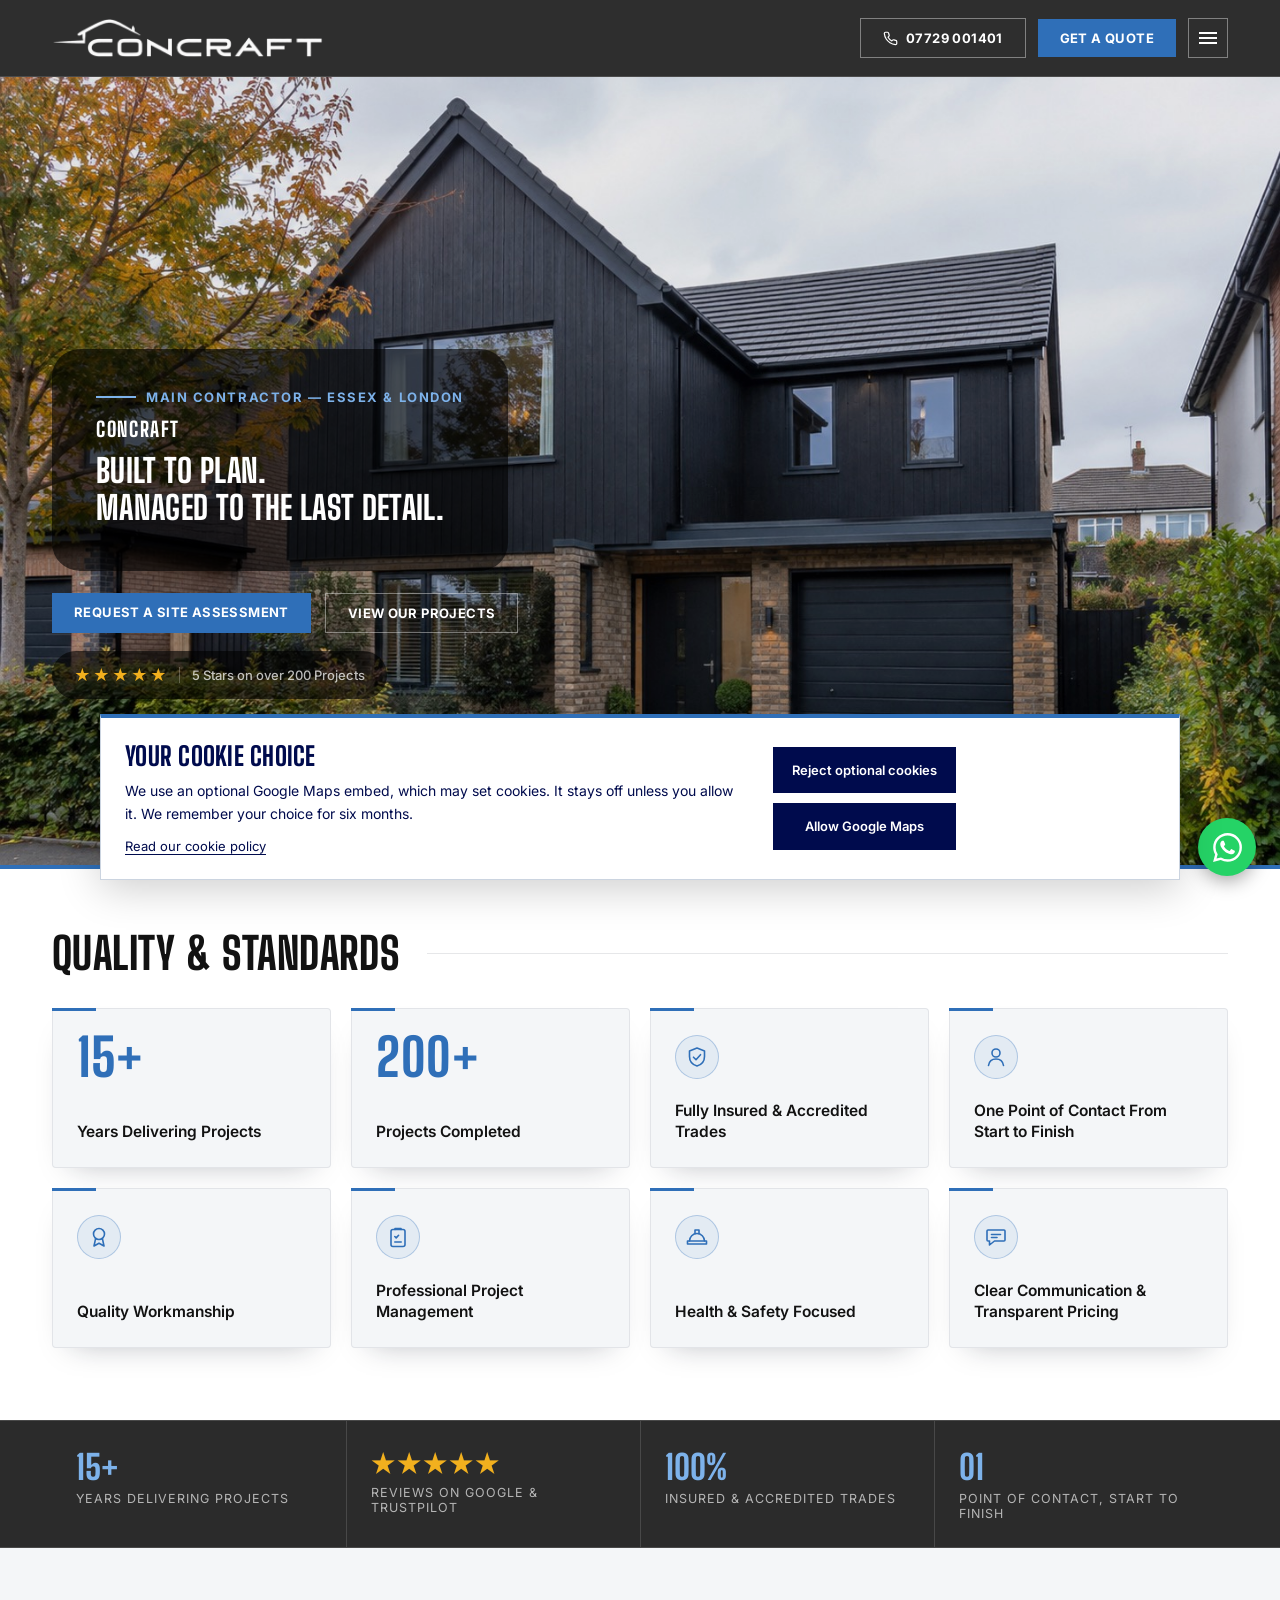
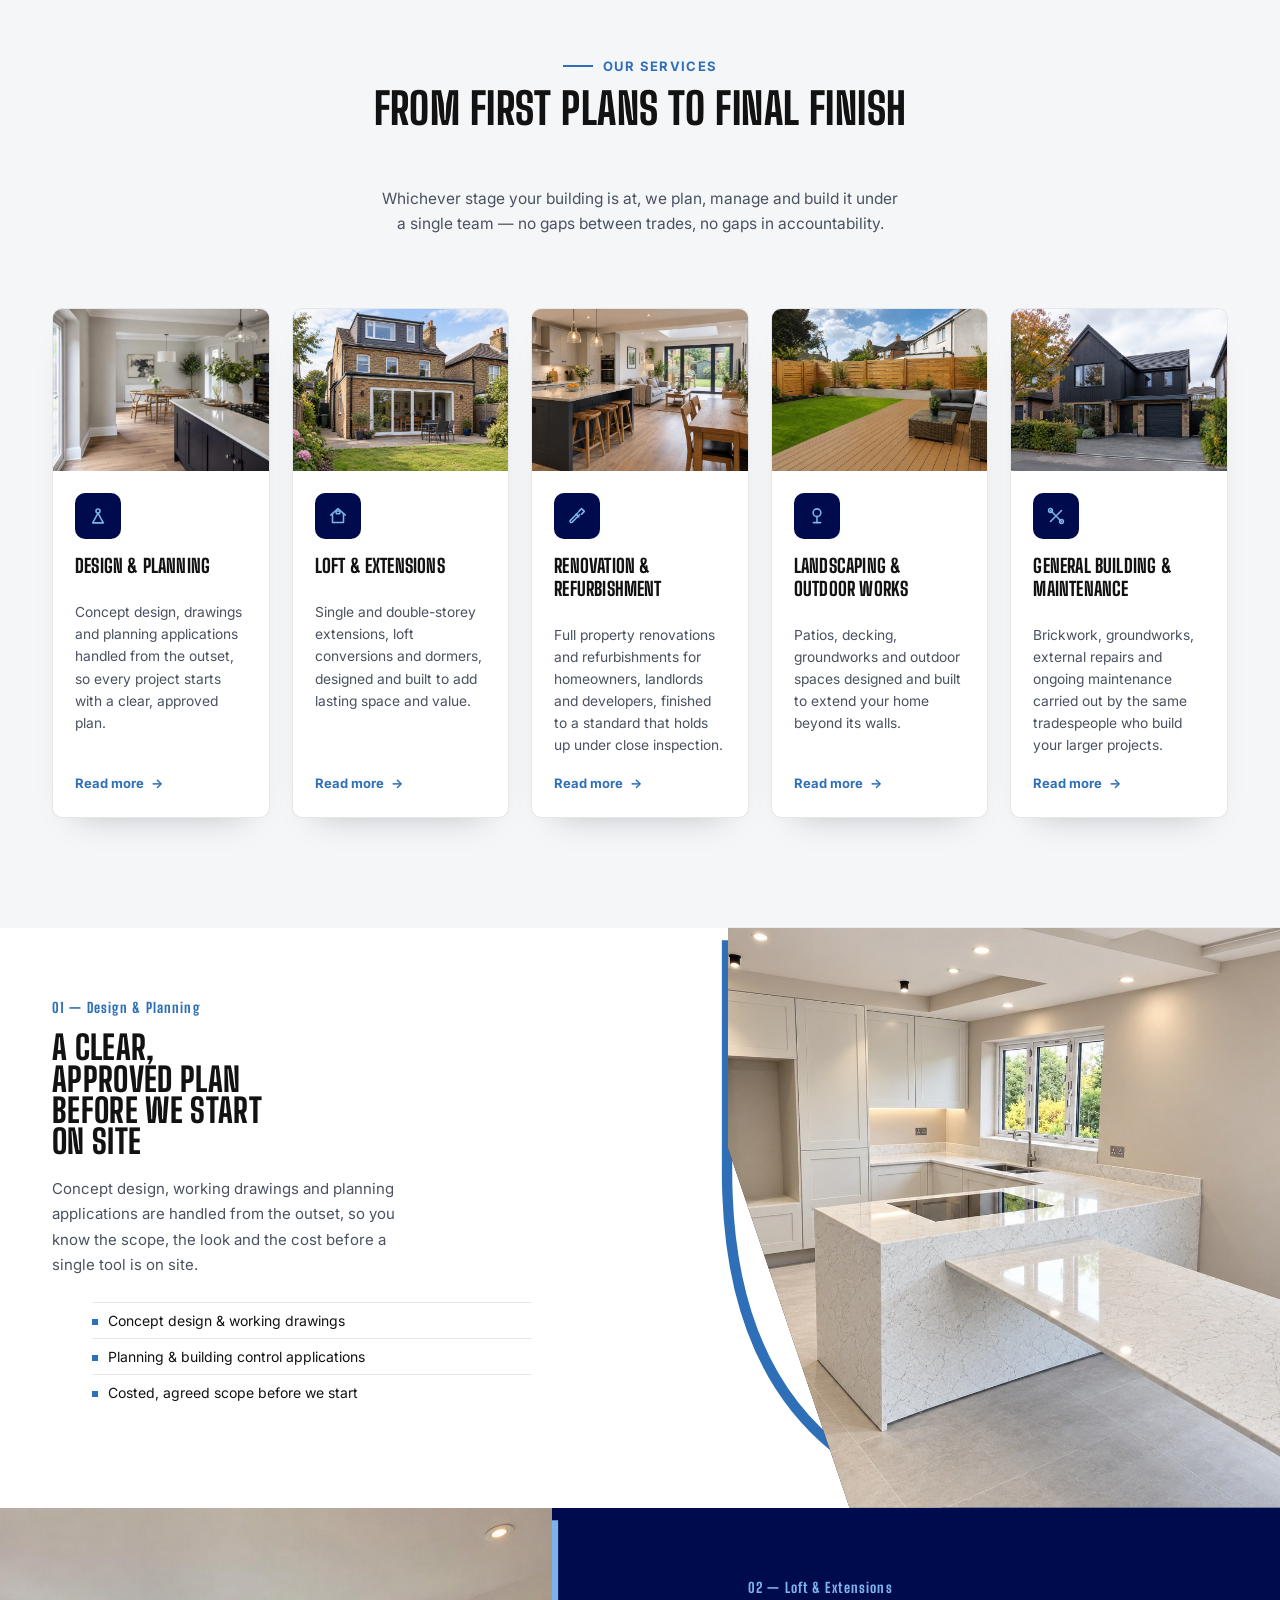
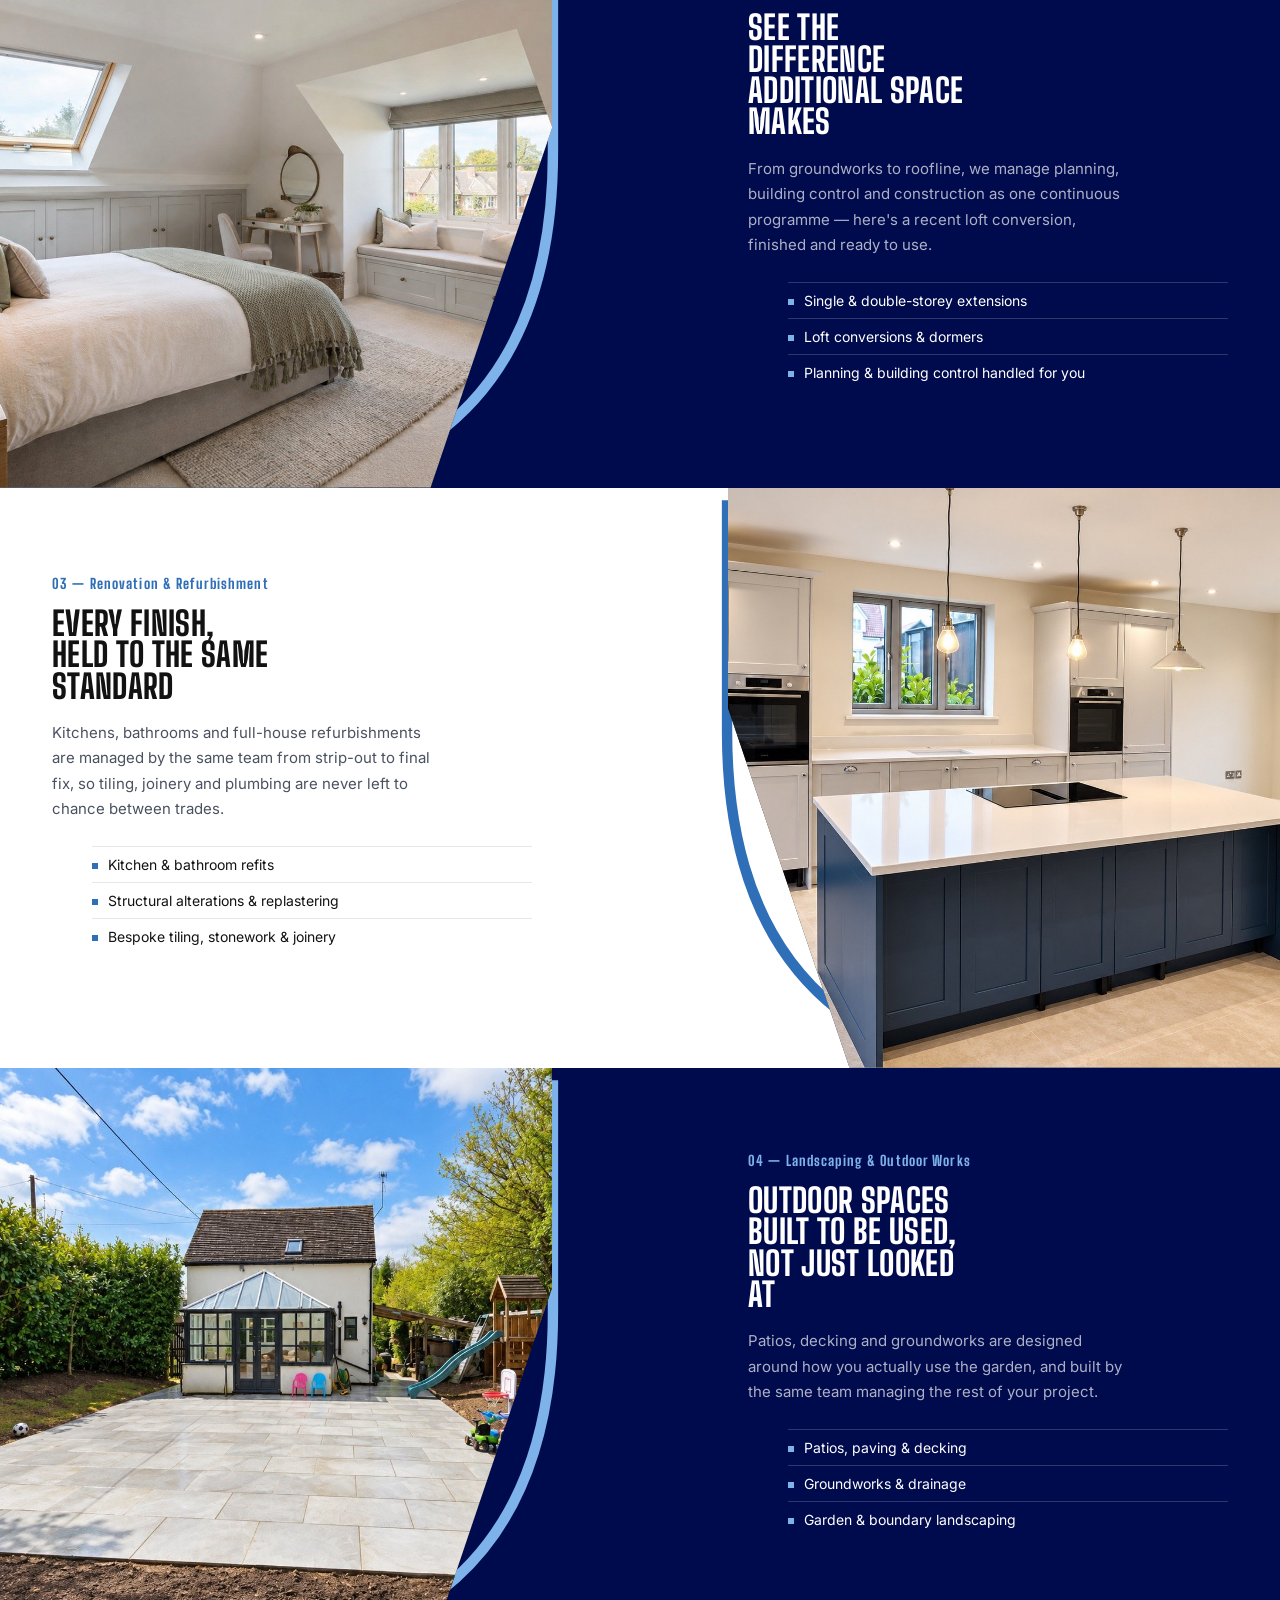
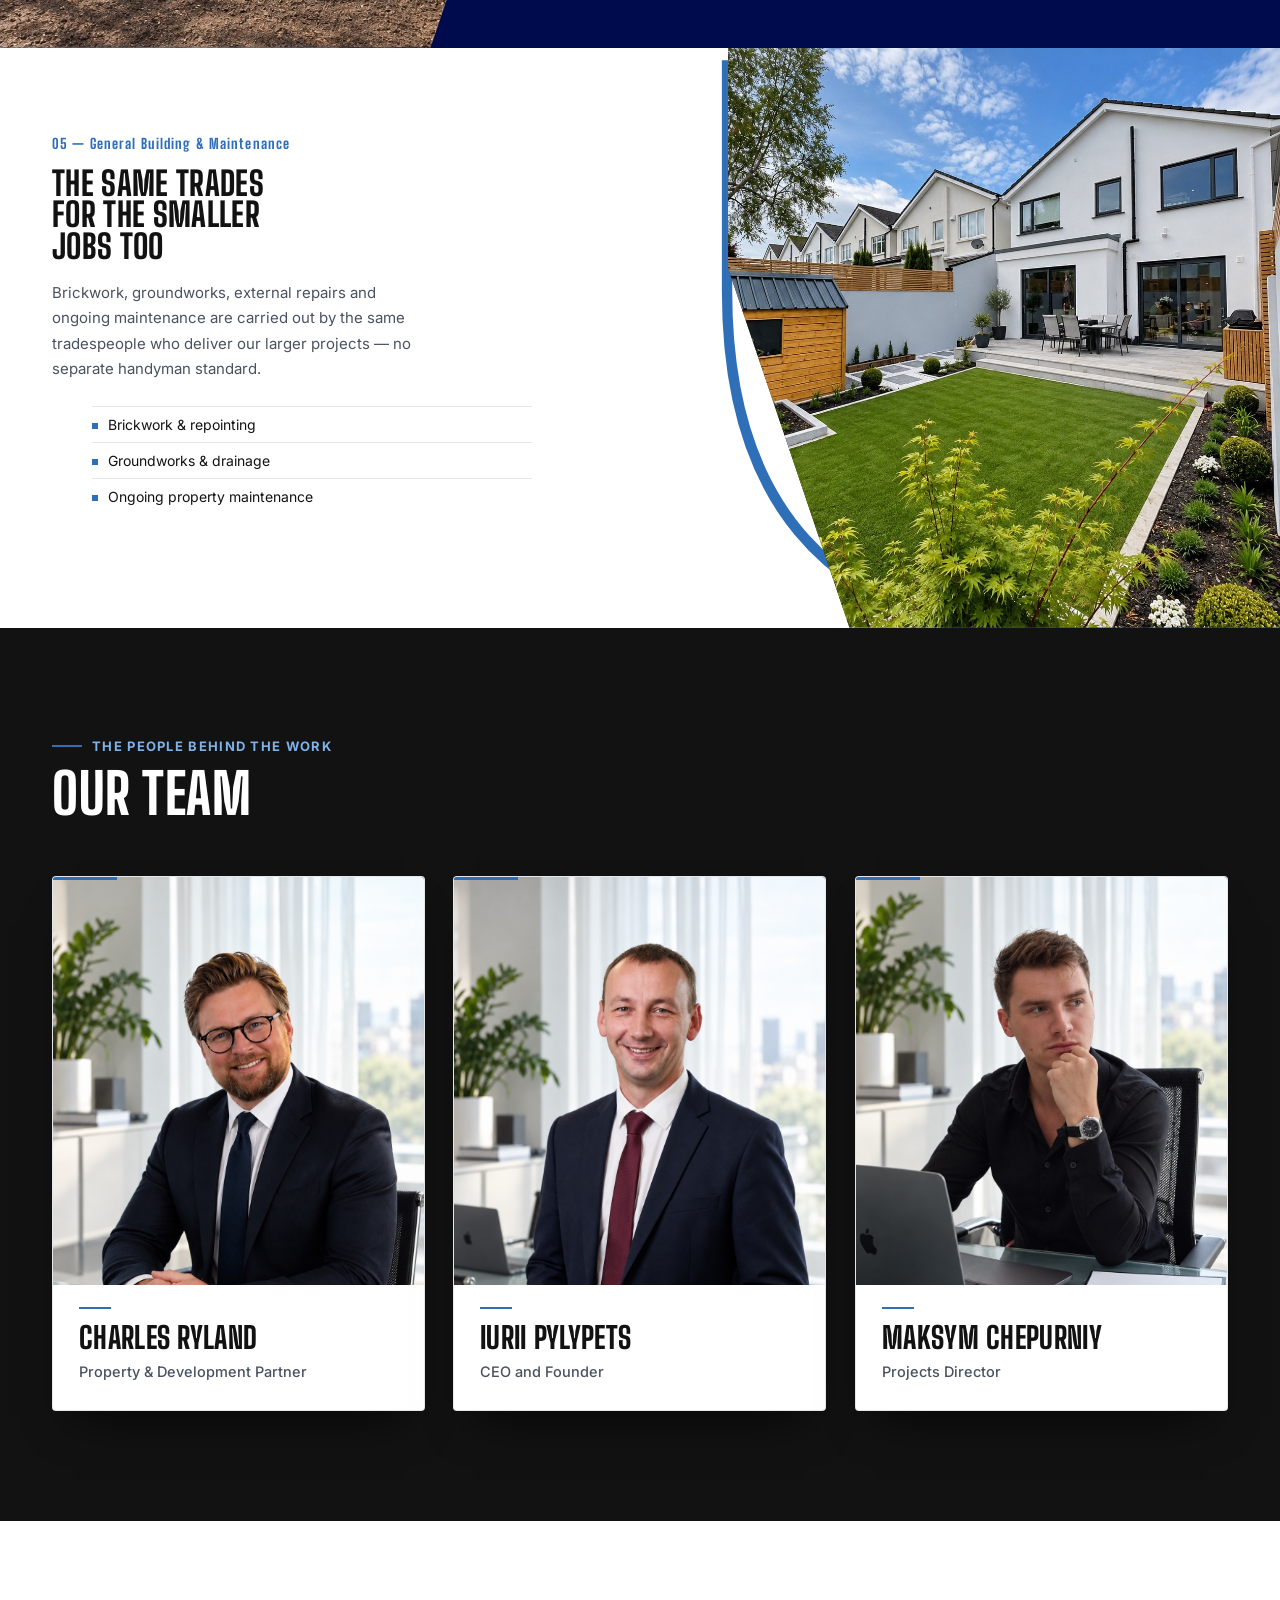
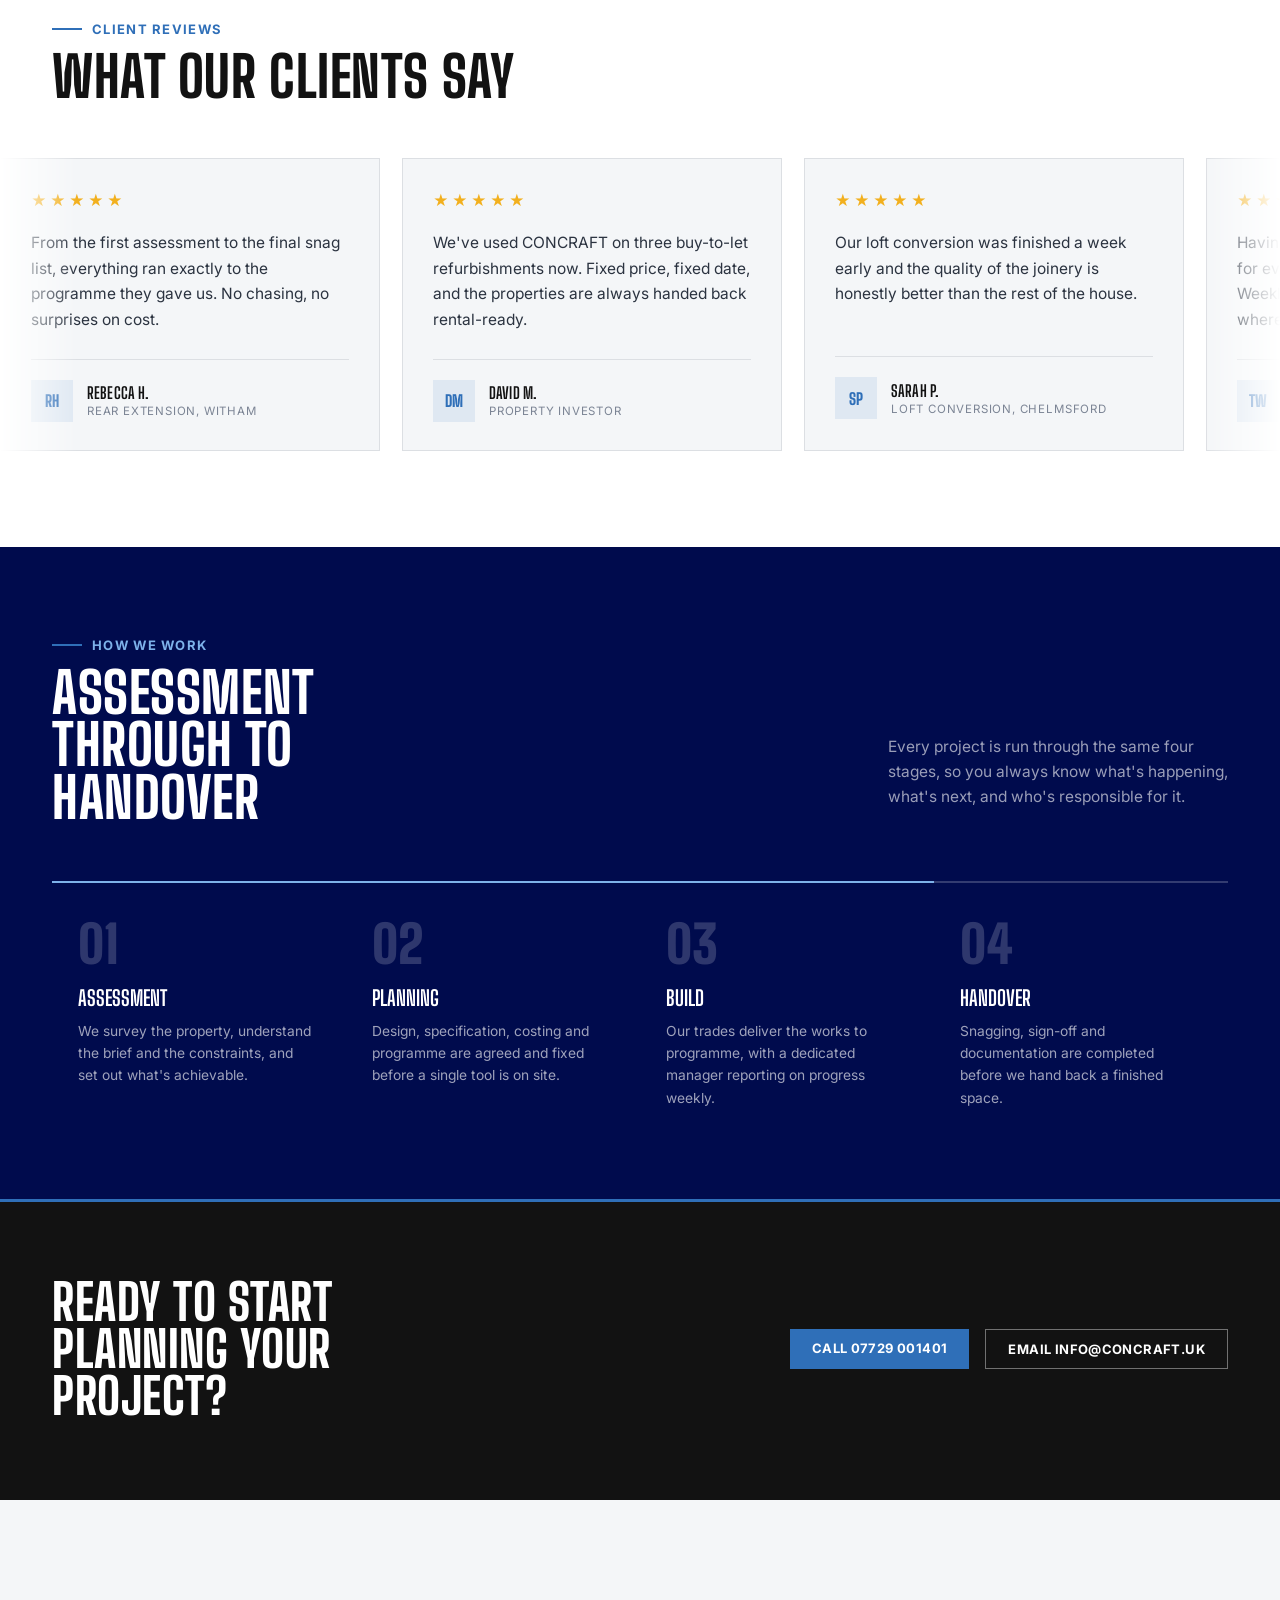
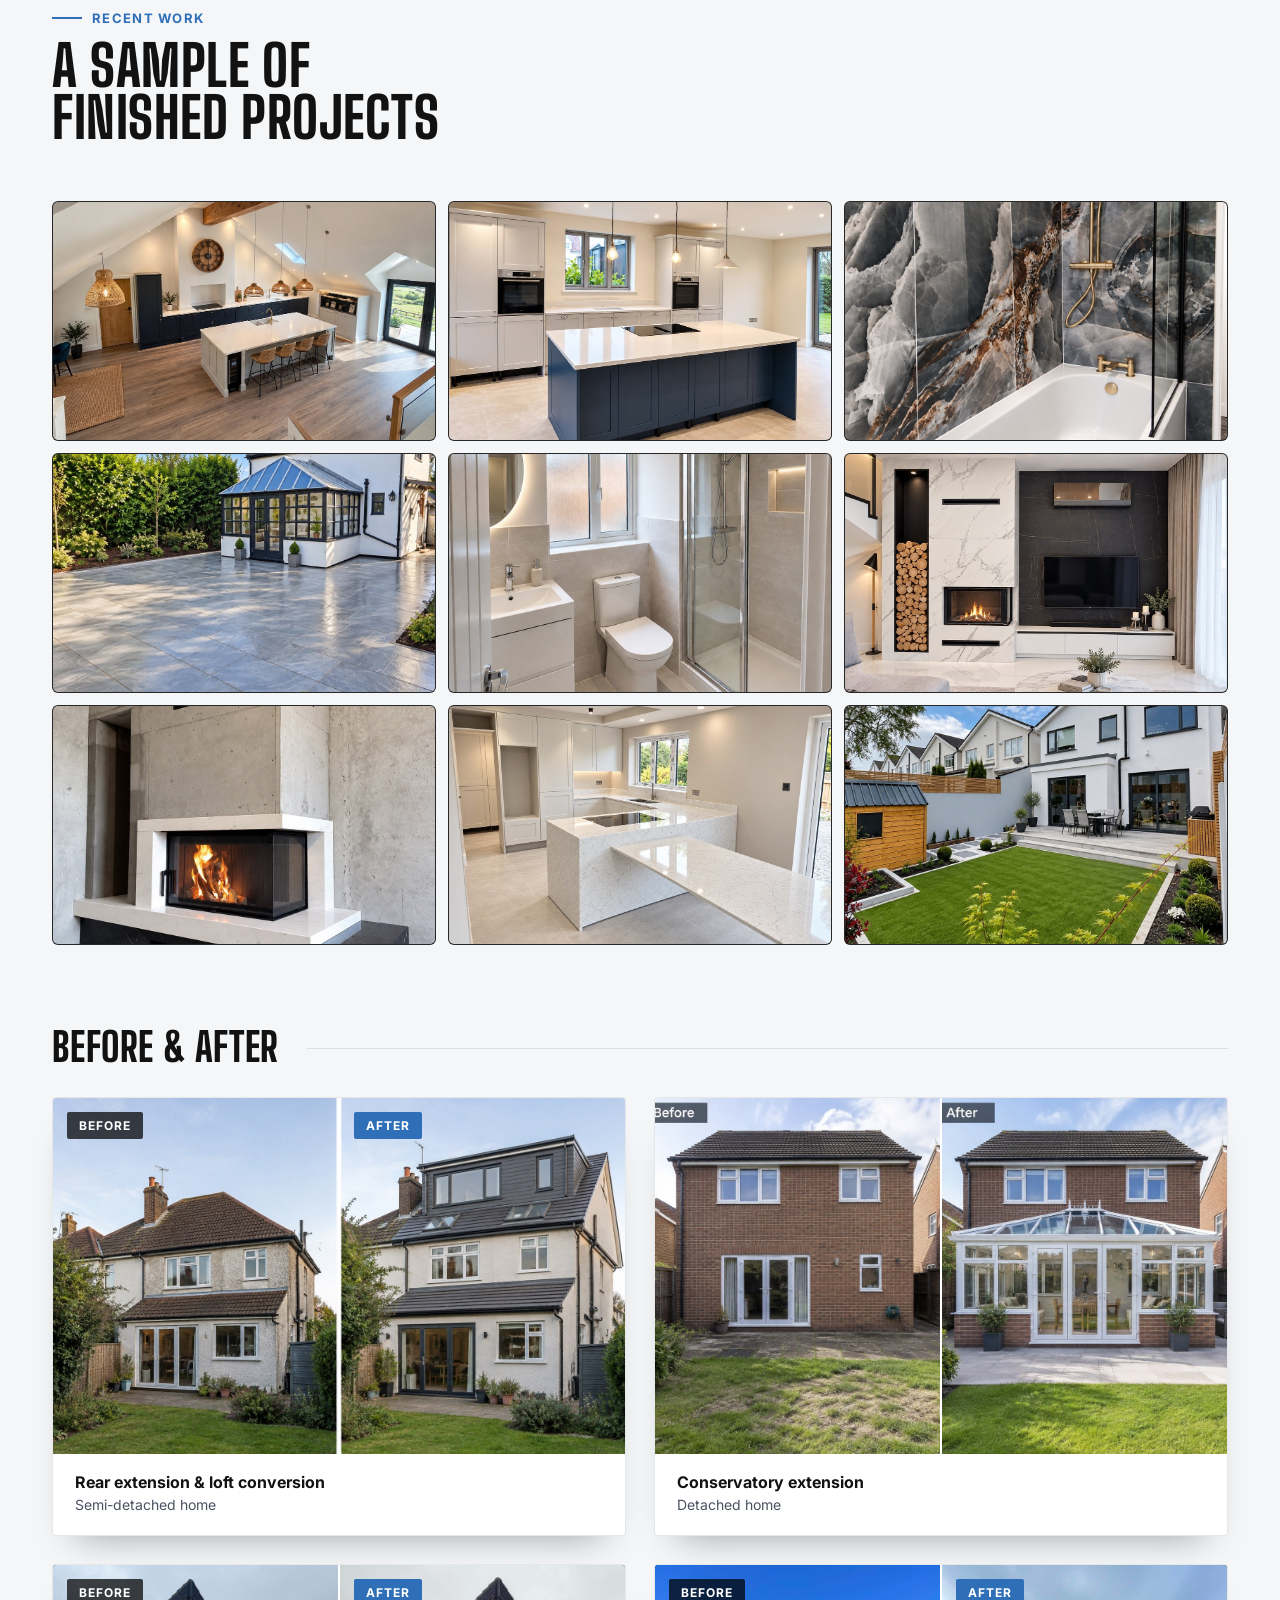
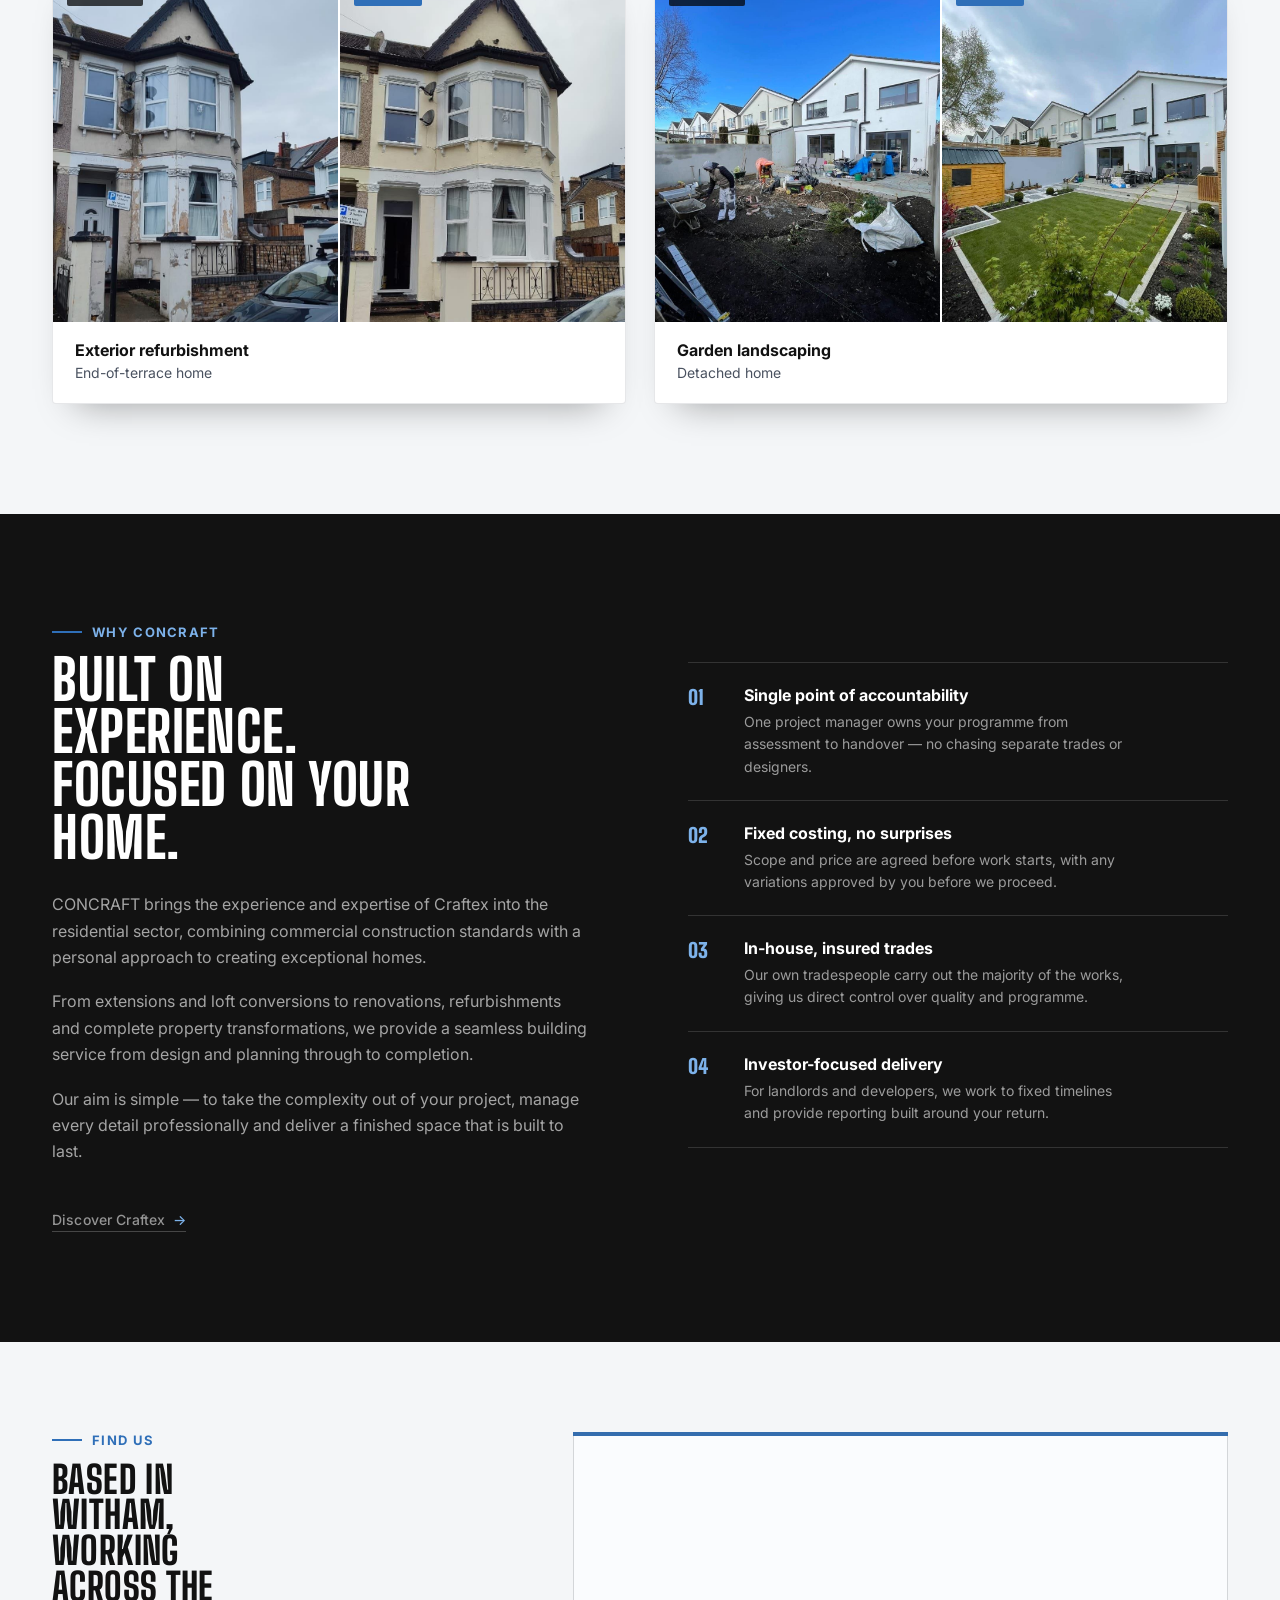
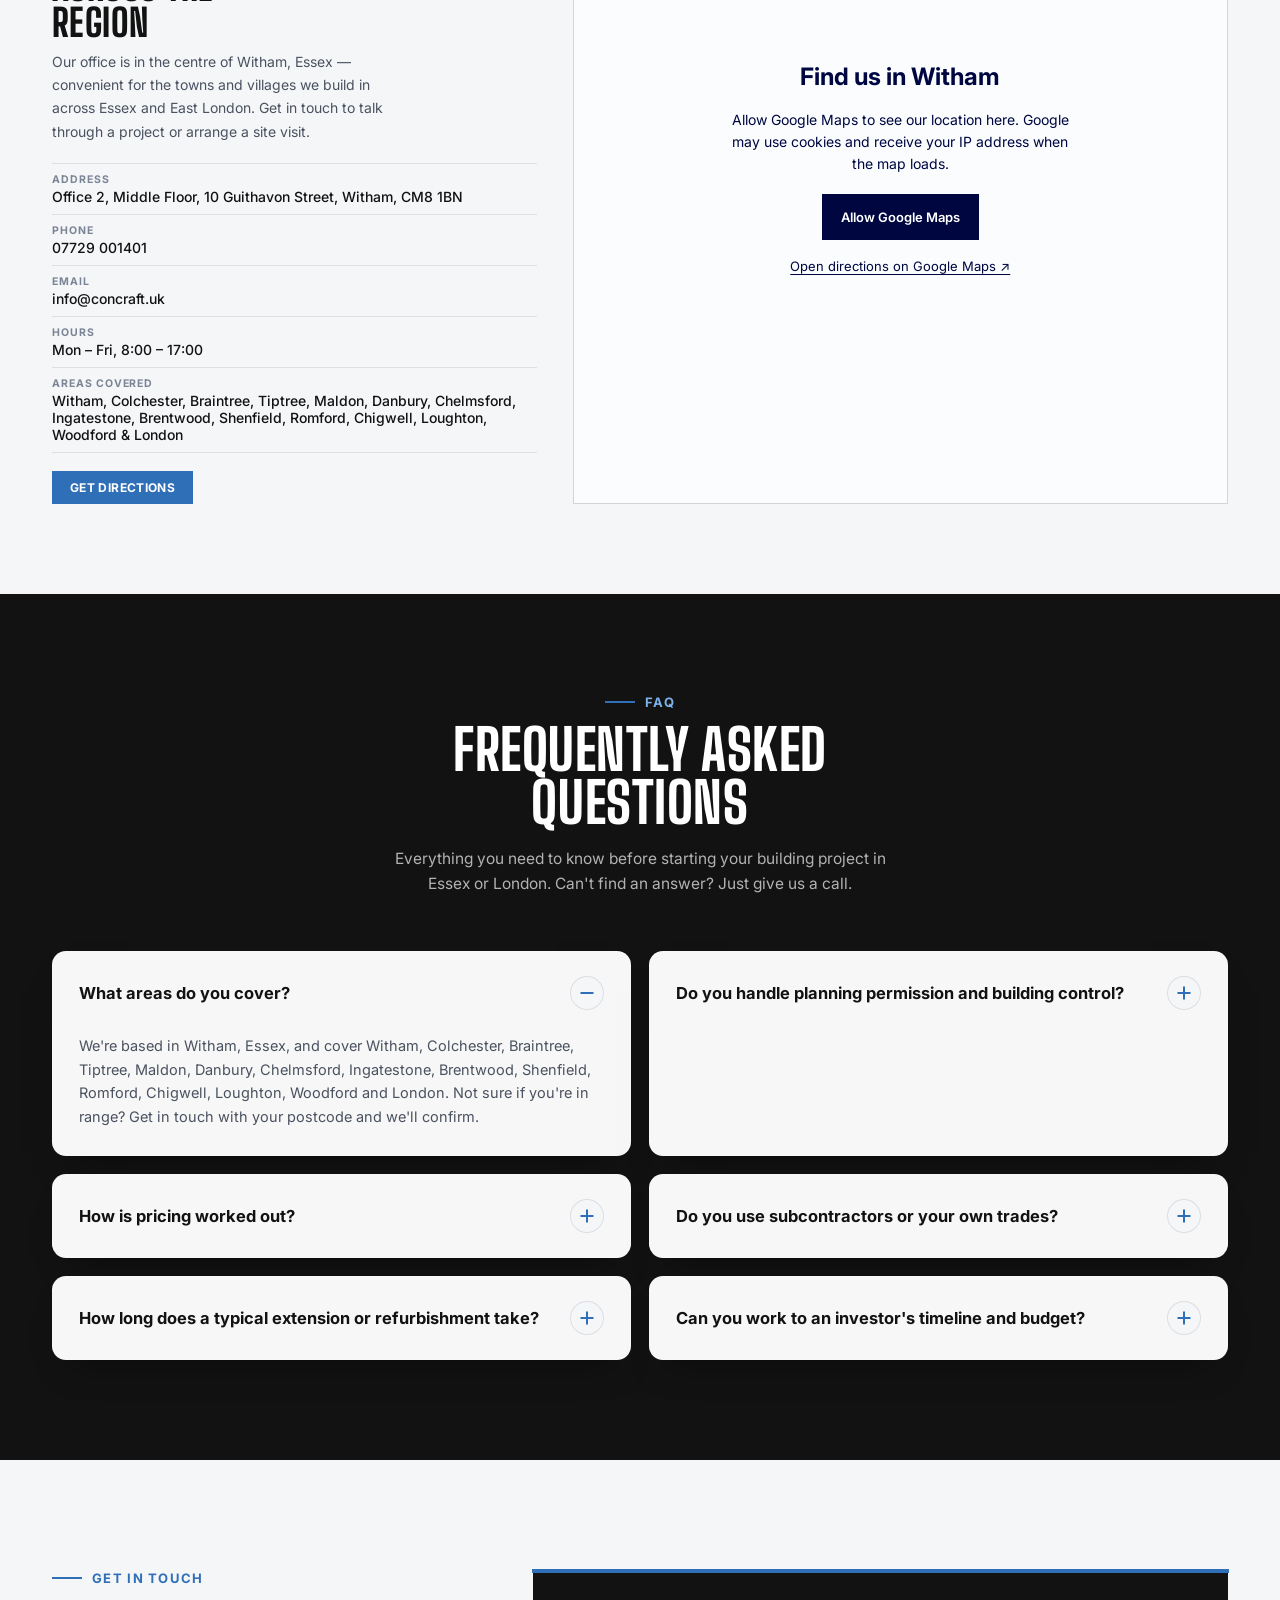
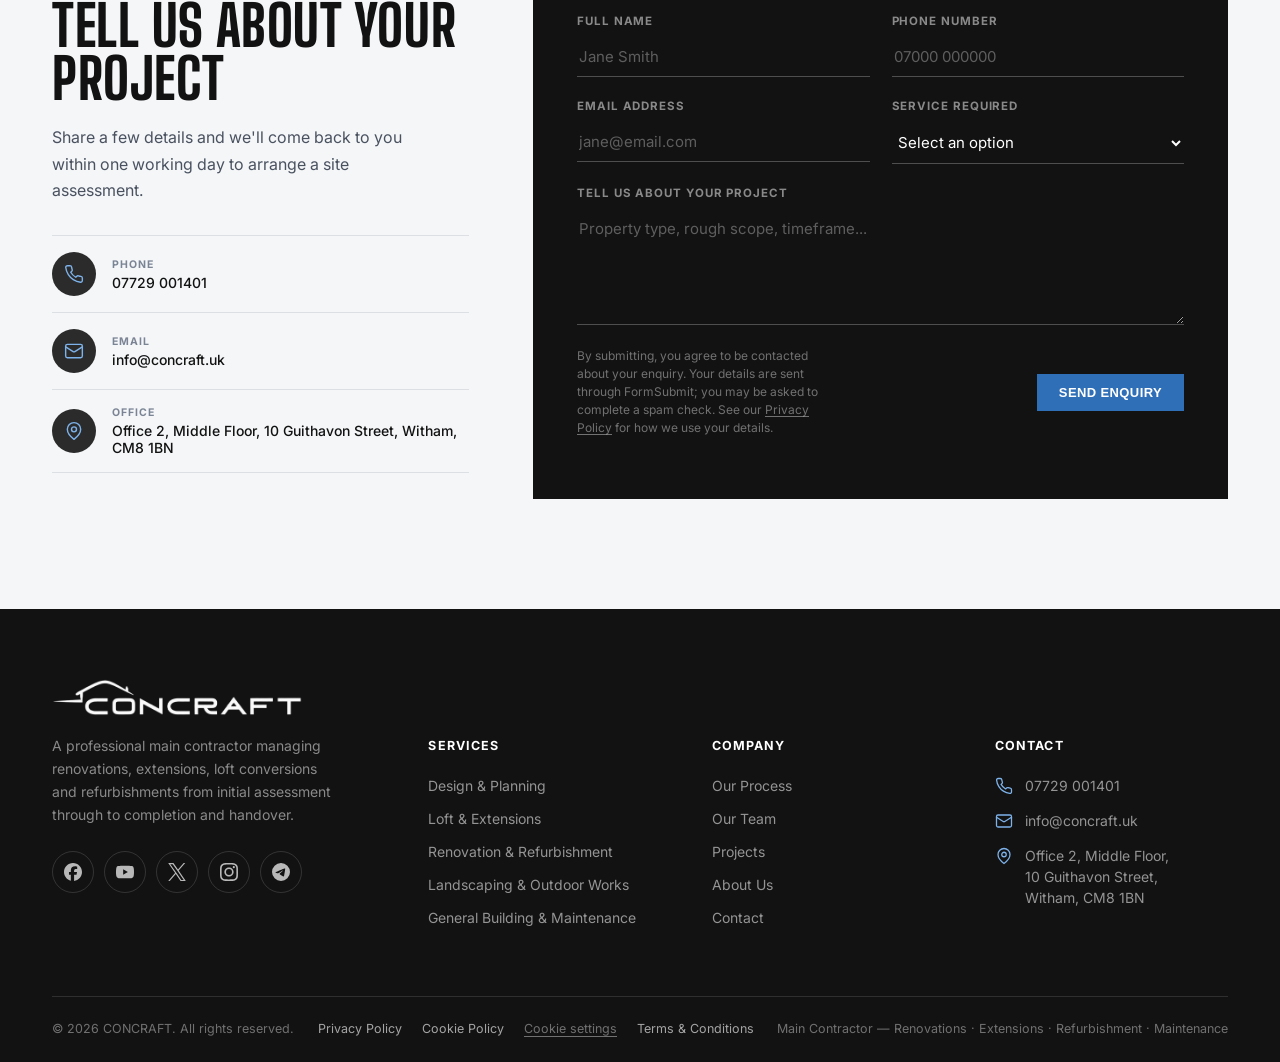
==== commit 8a51e311: "Add files via upload" ====
--- a/index.html
+++ b/index.html
@@ -7,6 +7,9 @@
 <link rel="preconnect" href="https://fonts.googleapis.com">
 <link href="https://fonts.googleapis.com/css2?family=Big+Shoulders+Display:wght@600;700;800;900&family=Inter:wght@400;500;600;700&display=swap" rel="stylesheet">
 <link rel="stylesheet" href="css/style.css">
+<link rel="stylesheet" href="css/cookies.css">
+<link rel="canonical" href="https://concraft.uk/">
+<meta name="description" content="CONCRAFT provides renovations, extensions, refurbishment and building maintenance in Essex and London. Contact our Witham team to discuss your project.">
 </head>
 <body>
 
@@ -555,7 +558,7 @@
     <h2>Ready to start planning your project?</h2>
     <div class="banner-ctas">
       <a class="cta-btn" href="tel:+447729001401">Call 07729 001401</a>
-      <a class="cta-btn ghost" href="mailto:info@concraft.co.uk">Email info@concraft.co.uk</a>
+      <a class="cta-btn ghost" href="mailto:info@concraft.uk">Email info@concraft.uk</a>
     </div>
   </div>
 </section>
@@ -715,7 +718,7 @@
       </div>
       <div class="find-detail">
         <span class="find-label">Email</span>
-        <span class="find-value">info@concraft.co.uk</span>
+        <span class="find-value">info@concraft.uk</span>
       </div>
       <div class="find-detail">
         <span class="find-label">Hours</span>
@@ -728,11 +731,13 @@
       <a class="cta-btn" href="https://www.google.com/maps/search/?api=1&query=10+Guithavon+Street,+Witham,+CM8+1BN" target="_blank" rel="noopener">Get directions</a>
     </div>
     <div class="find-map">
-      <iframe
-        src="https://www.google.com/maps?q=10+Guithavon+Street,+Witham,+CM8+1BN,+UK&output=embed"
-        width="100%" height="100%" style="border:0;" allowfullscreen="" loading="lazy"
-        referrerpolicy="no-referrer-when-downgrade" title="CONCRAFT office, 10 Guithavon Street, Witham">
-      </iframe>
+      <div class="map-placeholder" id="mapPlaceholder">
+        <strong>Find us in Witham</strong>
+        <p>Allow Google Maps to see our location here. Google may use cookies and receive your IP address when the map loads.</p>
+        <button type="button" class="cookie-button" data-allow-map hidden>Allow Google Maps</button>
+        <a href="https://www.google.com/maps/search/?api=1&amp;query=10+Guithavon+Street,+Witham,+CM8+1BN" target="_blank" rel="noopener">Open directions on Google Maps ↗</a>
+      </div>
+      <div id="mapEmbed" hidden></div>
     </div>
   </div>
 </section>
@@ -809,7 +814,7 @@
         <span class="contact-ico"><svg viewBox="0 0 24 24" aria-hidden="true"><rect x="2" y="4" width="20" height="16" rx="2"/><path d="m22 7-8.97 5.7a1.94 1.94 0 0 1-2.06 0L2 7"/></svg></span>
         <div class="contact-text">
           <span class="find-label">Email</span>
-          <span class="find-value"><a href="mailto:info@concraft.co.uk">info@concraft.co.uk</a></span>
+          <span class="find-value"><a href="mailto:info@concraft.uk">info@concraft.uk</a></span>
         </div>
       </div>
       <div class="contact-detail">
@@ -821,7 +826,10 @@
       </div>
     </div>
 
-    <form class="contact-form-panel" id="contactForm" method="post" enctype="multipart/form-data">
+    <form class="contact-form-panel" id="contactForm" action="https://formsubmit.co/info@concraft.uk" method="POST">
+      <input type="hidden" name="_subject" value="CONCRAFT website enquiry">
+      <input type="hidden" name="_template" value="table">
+      <input type="text" name="_honey" style="display:none" tabindex="-1" autocomplete="off" aria-hidden="true">
       <div class="form-row two">
         <div class="field">
           <label for="cf-name">Full name</label>
@@ -853,27 +861,13 @@
       <div class="form-row">
         <div class="field">
           <label for="cf-message">Tell us about your project</label>
-          <textarea id="cf-message" name="message" rows="5" placeholder="Property type, rough scope, timeframe..."></textarea>
-        </div>
-      </div>
-      <div class="form-row">
-        <div class="field upload-field">
-          <span class="upload-label">Add photos <em>(optional)</em></span>
-          <input type="file" id="cf-photos" name="photos" class="upload-input" accept="image/*,.heic,.heif" multiple>
-          <label class="upload-drop" id="uploadDrop" for="cf-photos">
-            <svg class="upload-icon" viewBox="0 0 24 24" aria-hidden="true"><path d="M4 8.5A2.5 2.5 0 0 1 6.5 6h1.1a1 1 0 0 0 .8-.4l.9-1.2a1 1 0 0 1 .8-.4h3.8a1 1 0 0 1 .8.4l.9 1.2a1 1 0 0 0 .8.4h1.1A2.5 2.5 0 0 1 20 8.5v8A2.5 2.5 0 0 1 17.5 19h-11A2.5 2.5 0 0 1 4 16.5z"/><circle cx="12" cy="12.5" r="3.2"/></svg>
-            <span class="upload-text"><strong>Choose photos</strong><span class="upload-drag"> or drag them here</span></span>
-            <span class="upload-hint">JPG, PNG, WebP or HEIC &middot; up to 5 photos &middot; 10 MB each</span>
-          </label>
-          <p class="upload-msg" id="uploadMsg" role="status" aria-live="polite"></p>
-          <ul class="upload-list" id="uploadList"></ul>
+          <textarea id="cf-message" name="message" rows="5" required placeholder="Property type, rough scope, timeframe..."></textarea>
         </div>
       </div>
       <div class="form-row form-foot">
-        <p class="form-note">By submitting, you agree to be contacted about your enquiry. See our <a href="privacy.html">Privacy Policy</a> for how we use your details.</p>
+        <p class="form-note">By submitting, you agree to be contacted about your enquiry. Your details are sent through FormSubmit; you may be asked to complete a spam check. See our <a href="privacy.html">Privacy Policy</a> for how we use your details.</p>
         <button type="submit" class="cta-btn">Send enquiry</button>
       </div>
-      <p class="form-success" id="formSuccess">Thanks &mdash; your enquiry has been sent. We'll be in touch within one working day.</p>
     </form>
   </div>
 </section>
@@ -916,7 +910,7 @@
       <div class="foot-col">
         <h5>Contact</h5>
         <p class="foot-contact"><svg class="foot-ico" viewBox="0 0 24 24" aria-hidden="true"><path d="M22 16.92v3a2 2 0 0 1-2.18 2 19.79 19.79 0 0 1-8.63-3.07 19.5 19.5 0 0 1-6-6 19.79 19.79 0 0 1-3.07-8.67A2 2 0 0 1 4.11 2h3a2 2 0 0 1 2 1.72 12.84 12.84 0 0 0 .7 2.81 2 2 0 0 1-.45 2.11L8.09 9.91a16 16 0 0 0 6 6l1.27-1.27a2 2 0 0 1 2.11-.45 12.84 12.84 0 0 0 2.81.7A2 2 0 0 1 22 16.92z"/></svg><a href="tel:+447729001401">07729 001401</a></p>
-        <p class="foot-contact"><svg class="foot-ico" viewBox="0 0 24 24" aria-hidden="true"><rect x="2" y="4" width="20" height="16" rx="2"/><path d="m22 7-8.97 5.7a1.94 1.94 0 0 1-2.06 0L2 7"/></svg><a href="mailto:info@concraft.co.uk">info@concraft.co.uk</a></p>
+        <p class="foot-contact"><svg class="foot-ico" viewBox="0 0 24 24" aria-hidden="true"><rect x="2" y="4" width="20" height="16" rx="2"/><path d="m22 7-8.97 5.7a1.94 1.94 0 0 1-2.06 0L2 7"/></svg><a href="mailto:info@concraft.uk">info@concraft.uk</a></p>
         <p class="foot-contact"><svg class="foot-ico" viewBox="0 0 24 24" aria-hidden="true"><path d="M20 10c0 6-8 12-8 12s-8-6-8-12a8 8 0 0 1 16 0z"/><circle cx="12" cy="10" r="3"/></svg><span>Office 2, Middle Floor,<br>10 Guithavon Street,<br>Witham, CM8 1BN</span></p>
       </div>
     </div>
@@ -925,6 +919,8 @@
         <span>&copy; 2026 CONCRAFT. All rights reserved.</span>
         <nav class="foot-legal" aria-label="Legal">
           <a href="privacy.html">Privacy Policy</a>
+          <a href="privacy.html#cookies">Cookie Policy</a>
+          <button type="button" class="cookie-settings" data-cookie-settings hidden>Cookie settings</button>
           <a href="terms.html">Terms &amp; Conditions</a>
         </nav>
       </div>
@@ -939,6 +935,7 @@
   </a>
 
   <script src="js/main.js"></script>
+  <script src="js/cookies.js"></script>
 
 </body>
 </html>
--- a/css/cookies.css
+++ b/css/cookies.css
@@ -0,0 +1,16 @@
+.cookie-banner[hidden], .cookie-settings[hidden], .map-placeholder[hidden], #mapEmbed[hidden], [data-allow-map][hidden] { display:none !important; }
+.cookie-banner { position:fixed; z-index:10000; bottom:20px; left:20px; right:20px; max-width:1080px; margin:auto; padding:24px; background:#fff; color:var(--navy); border:1px solid #cbd4e0; border-top:4px solid var(--accent); box-shadow:0 8px 40px #0003; display:flex; align-items:center; gap:28px; max-height:calc(100dvh - 40px); overflow:auto; }
+.cookie-banner h2 { font-size:26px; line-height:1.1; }
+.cookie-banner p { font-size:14px; line-height:1.6; margin:10px 0; max-width:620px; }
+.cookie-banner a, .map-placeholder a { text-decoration:underline; text-underline-offset:3px; font-size:13px; }
+.cookie-actions { display:flex; flex-direction:column; gap:10px; flex-shrink:0; }
+.cookie-button { border:1px solid var(--navy); background:var(--navy); color:white; font:600 13px/1.4 'Inter',sans-serif; padding:13px 18px; min-height:44px; cursor:pointer; }
+.cookie-button:hover { background:var(--accent-dark); }
+.cookie-button:focus-visible, .cookie-settings:focus-visible, .cookie-banner a:focus-visible { outline:3px solid var(--accent); outline-offset:4px; }
+.cookie-settings { border:0; padding:0; background:none; color:inherit; font:inherit; cursor:pointer; text-decoration:underline; text-underline-offset:3px; }
+.map-placeholder { min-height:350px; height:100%; padding:40px 28px; background:var(--paper); color:var(--navy); display:flex; flex-direction:column; align-items:center; justify-content:center; gap:18px; text-align:center; }
+.map-placeholder strong { font-size:24px; }
+.map-placeholder p { margin:0; max-width:360px; font-size:14px; line-height:1.6; }
+#mapEmbed { height:100%; min-height:350px; }
+#mapEmbed iframe { display:block; min-height:350px; border:0; }
+@media(max-width:640px) { .cookie-banner { bottom:10px; left:10px; right:10px; padding:18px; flex-direction:column; align-items:stretch; gap:16px; max-height:calc(100dvh - 20px); } .cookie-actions { gap:8px; } .cookie-banner h2 { font-size:23px; } }
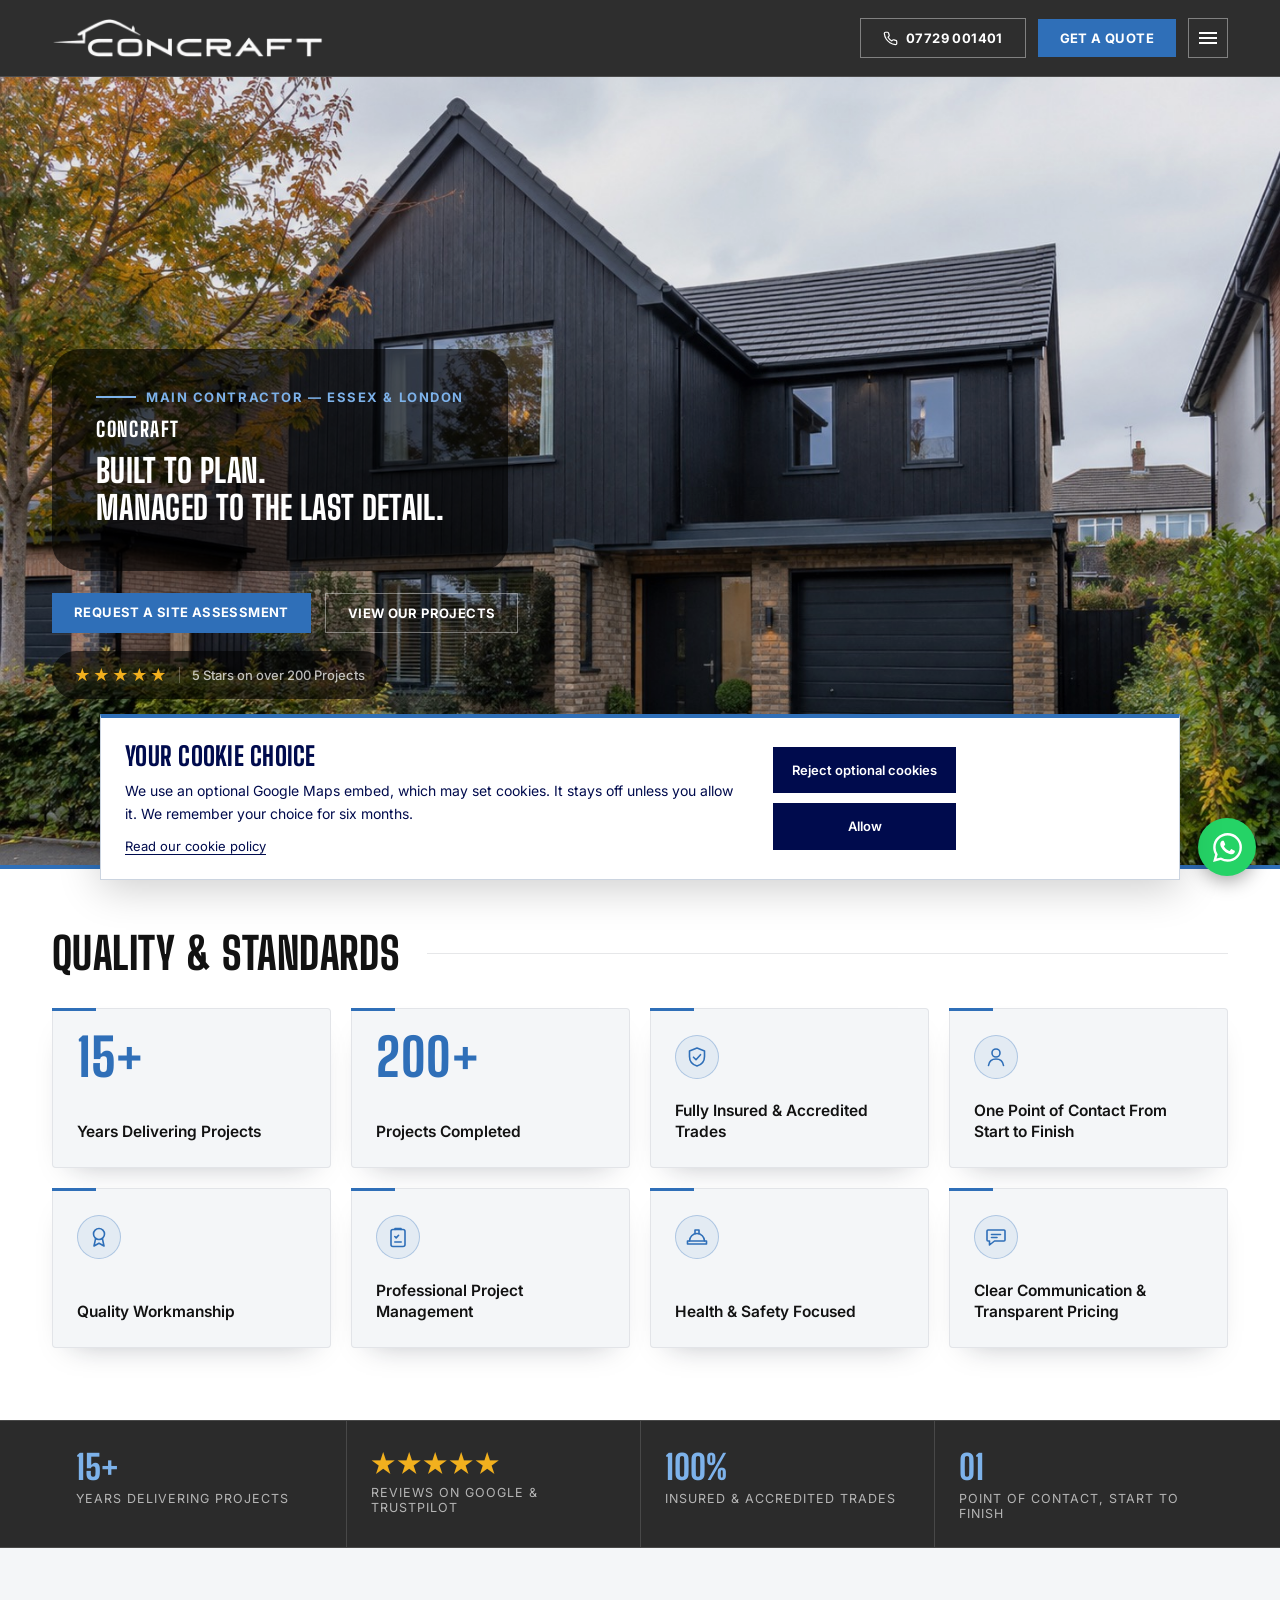
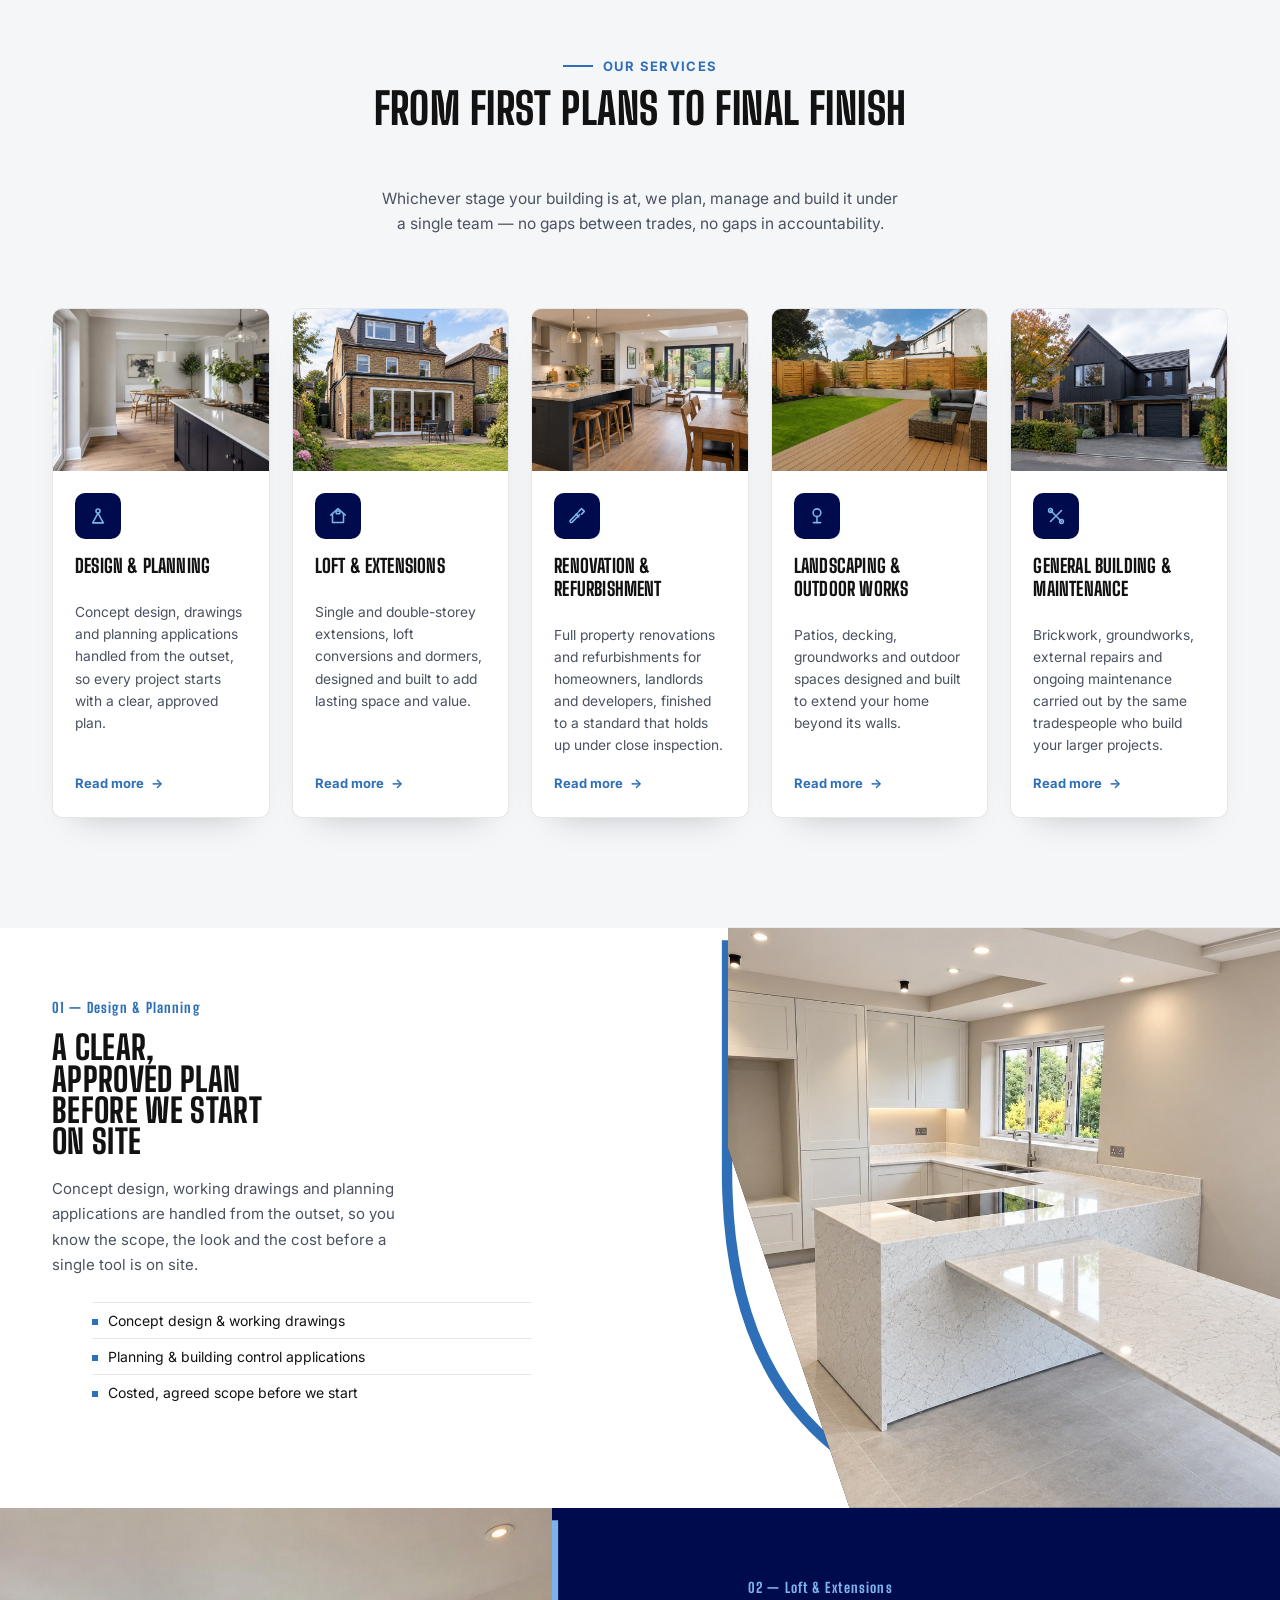
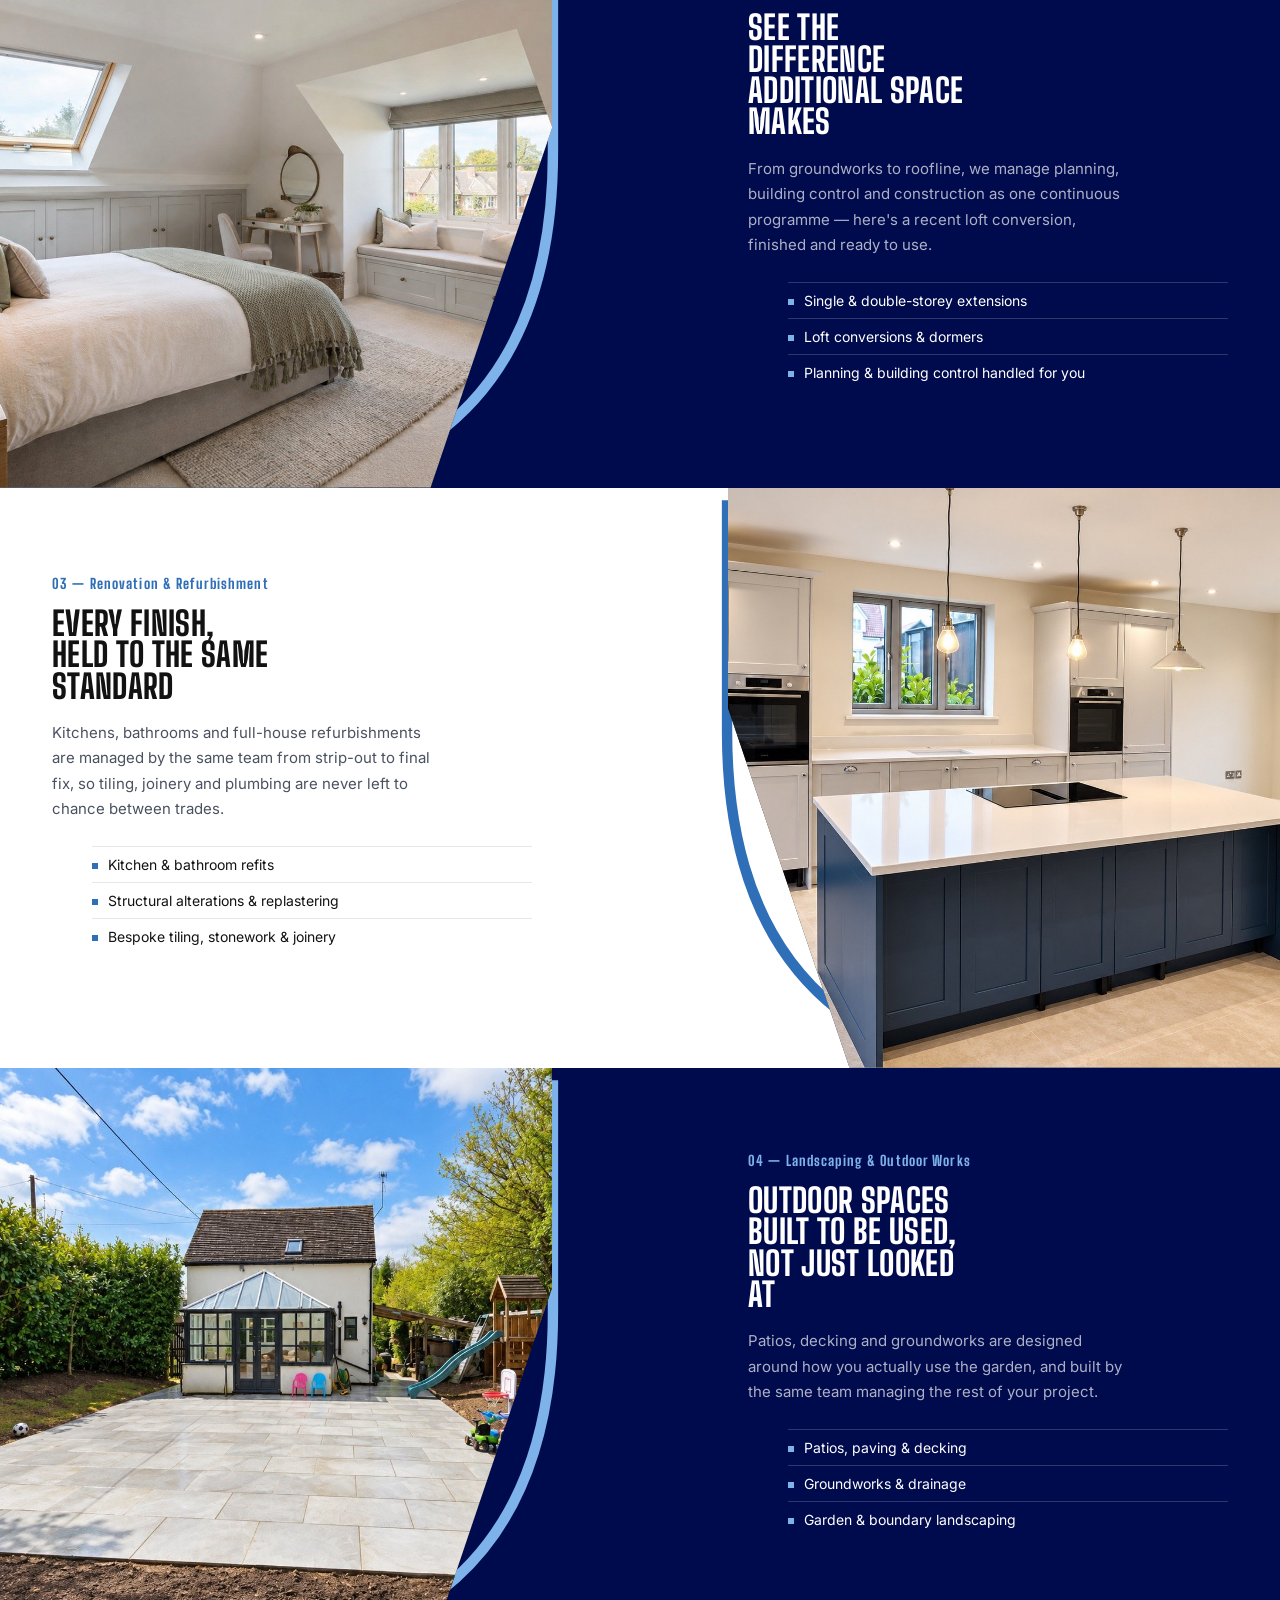
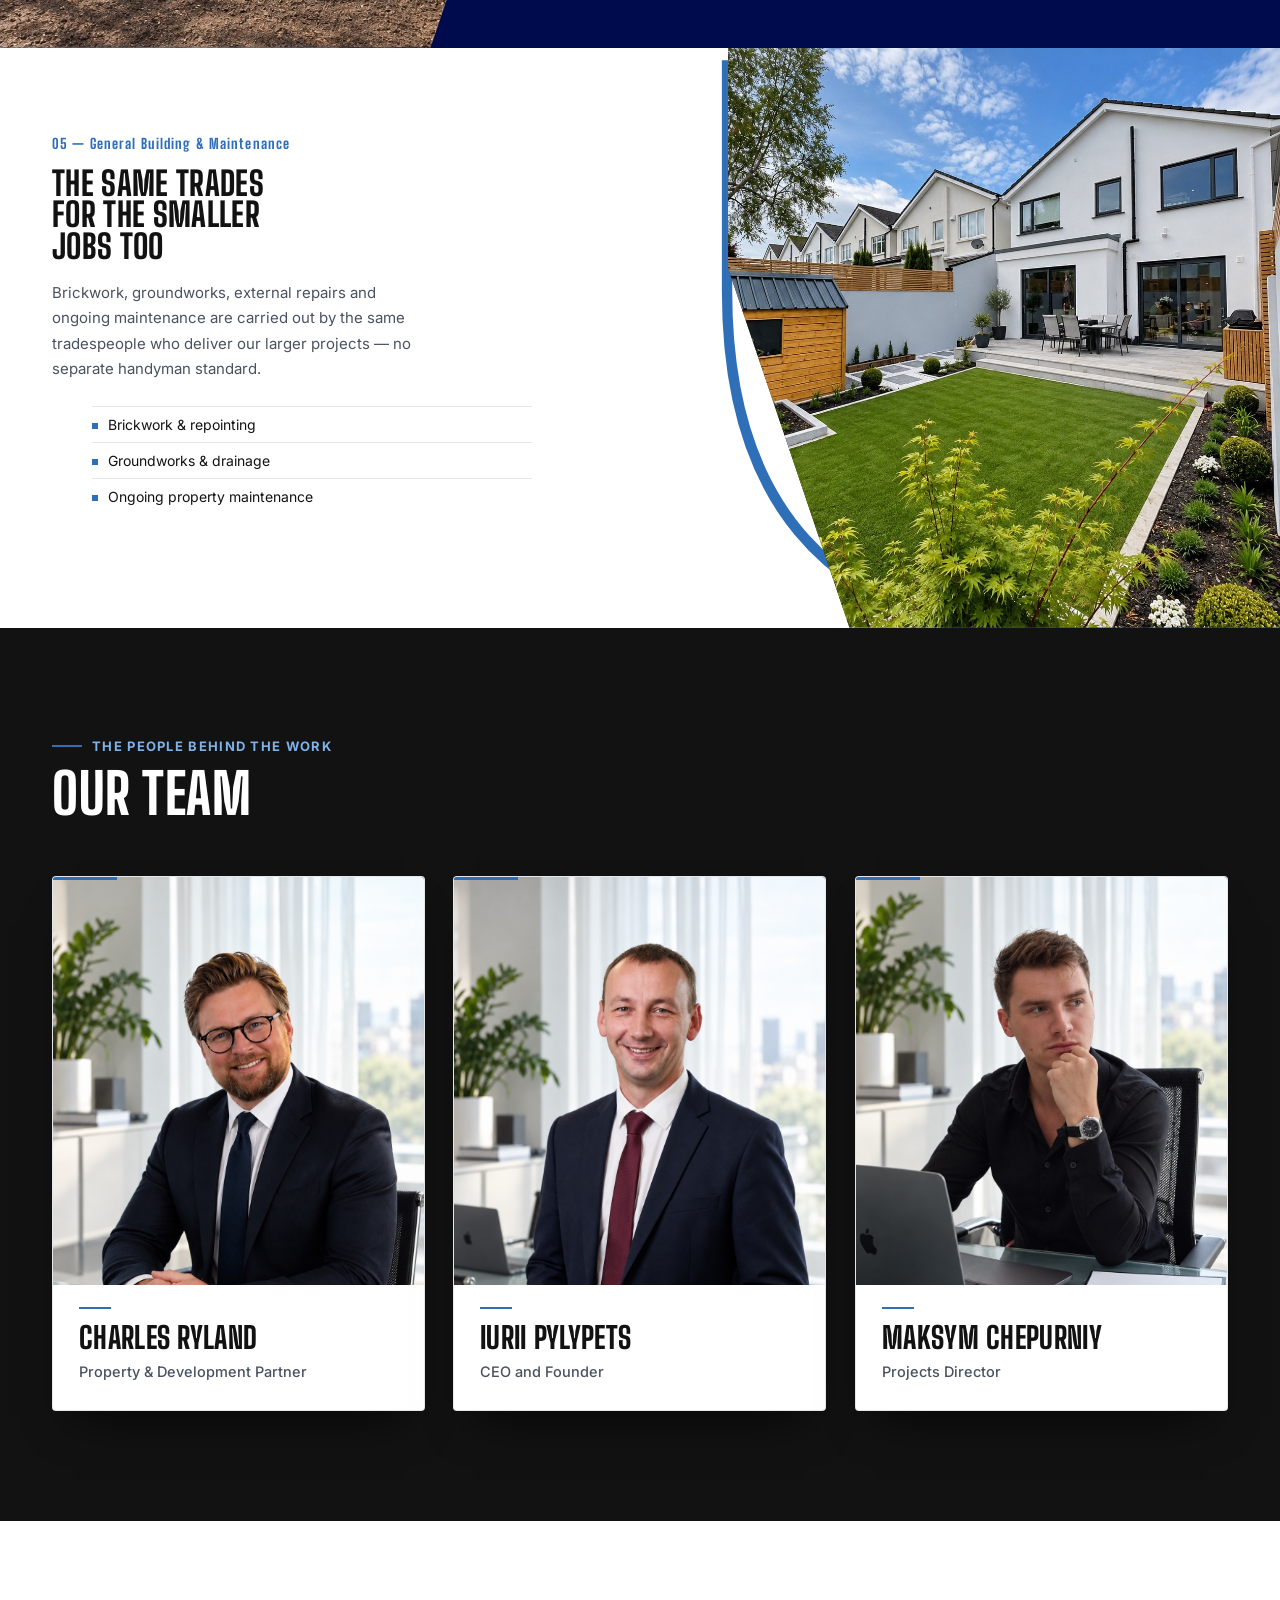
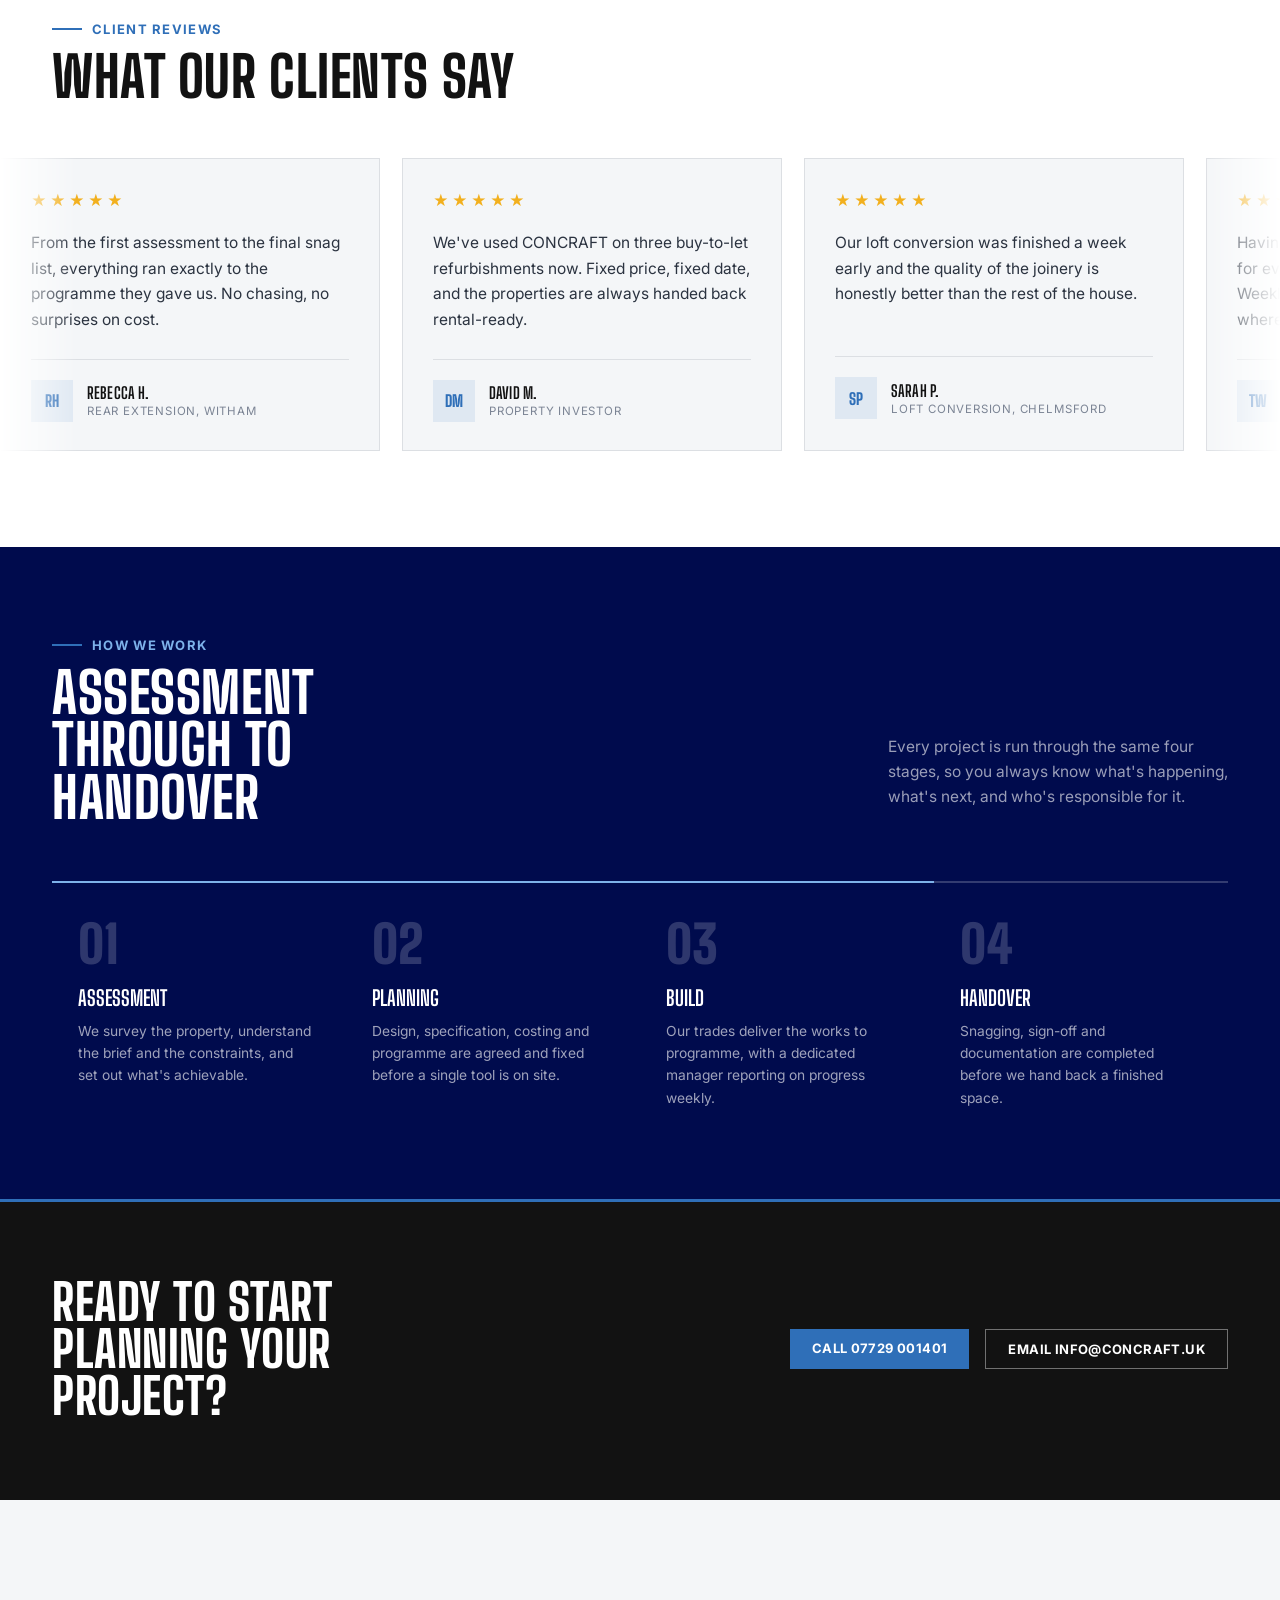
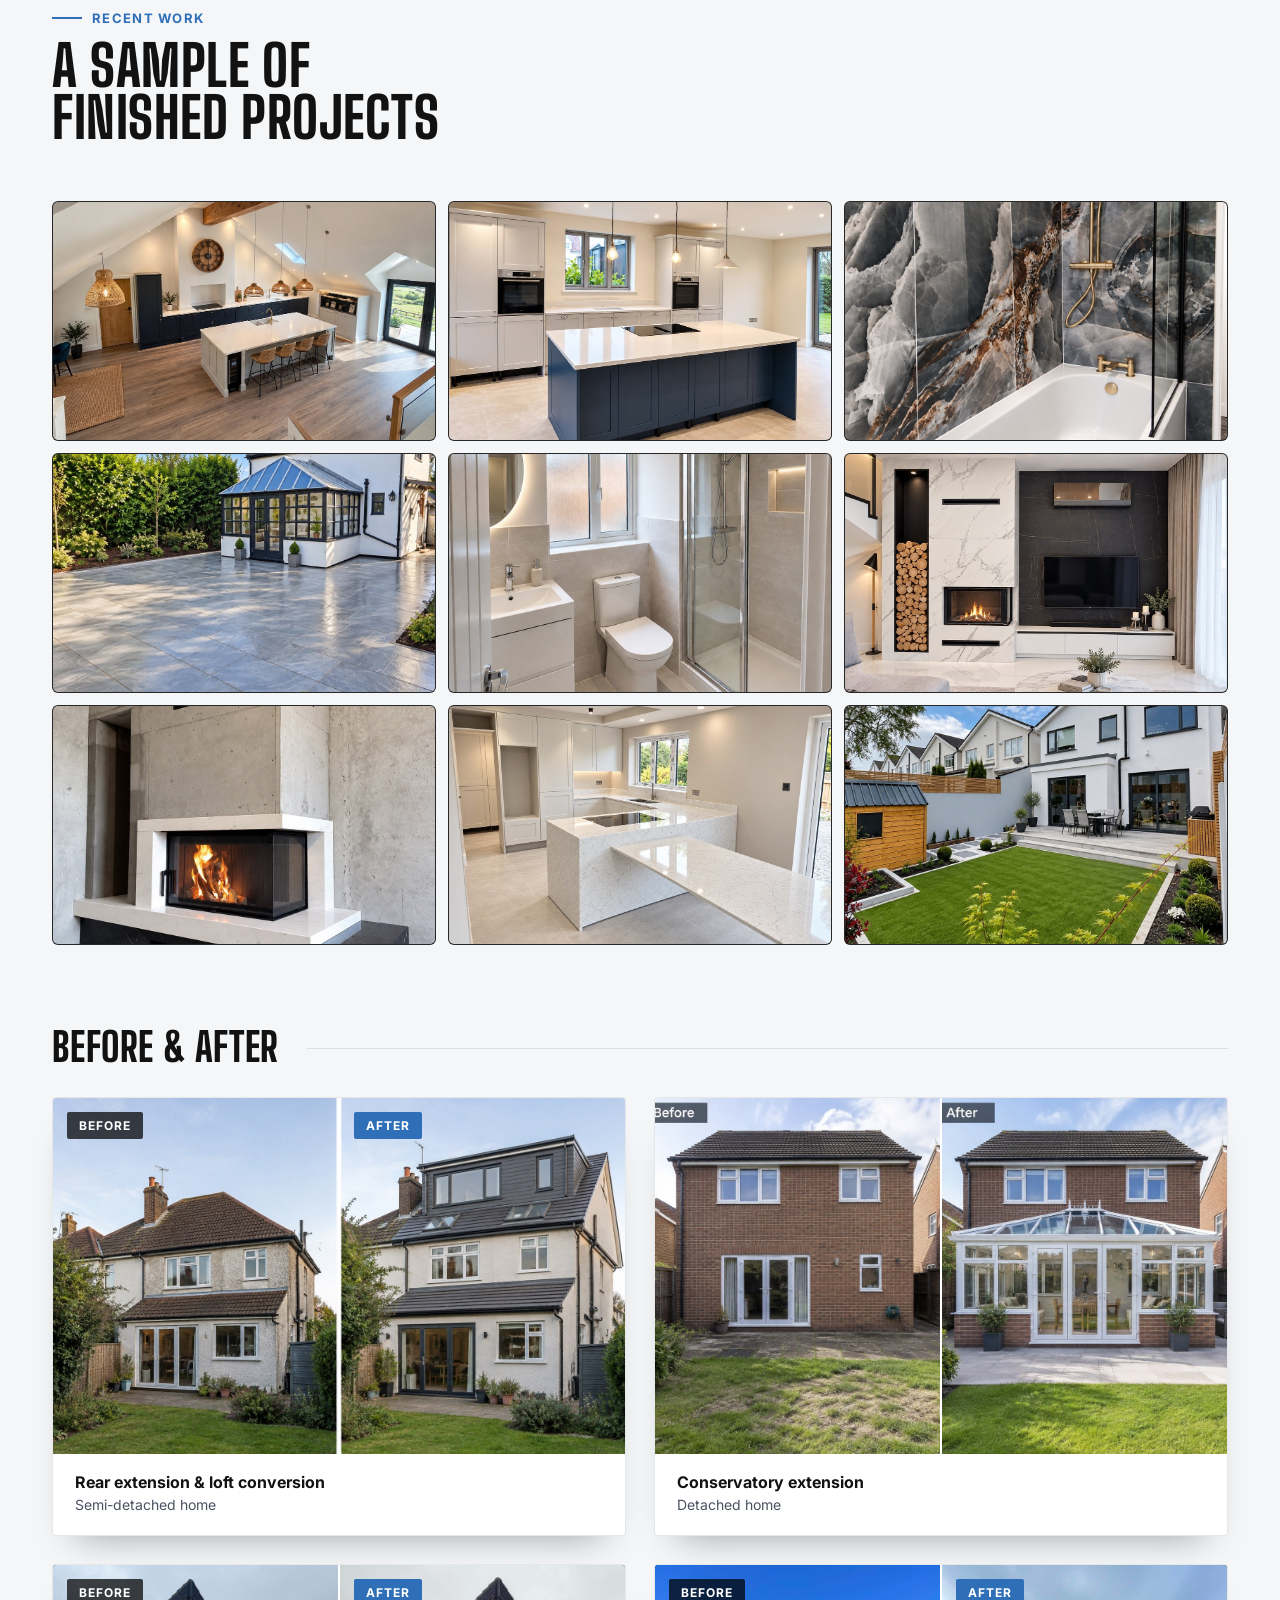
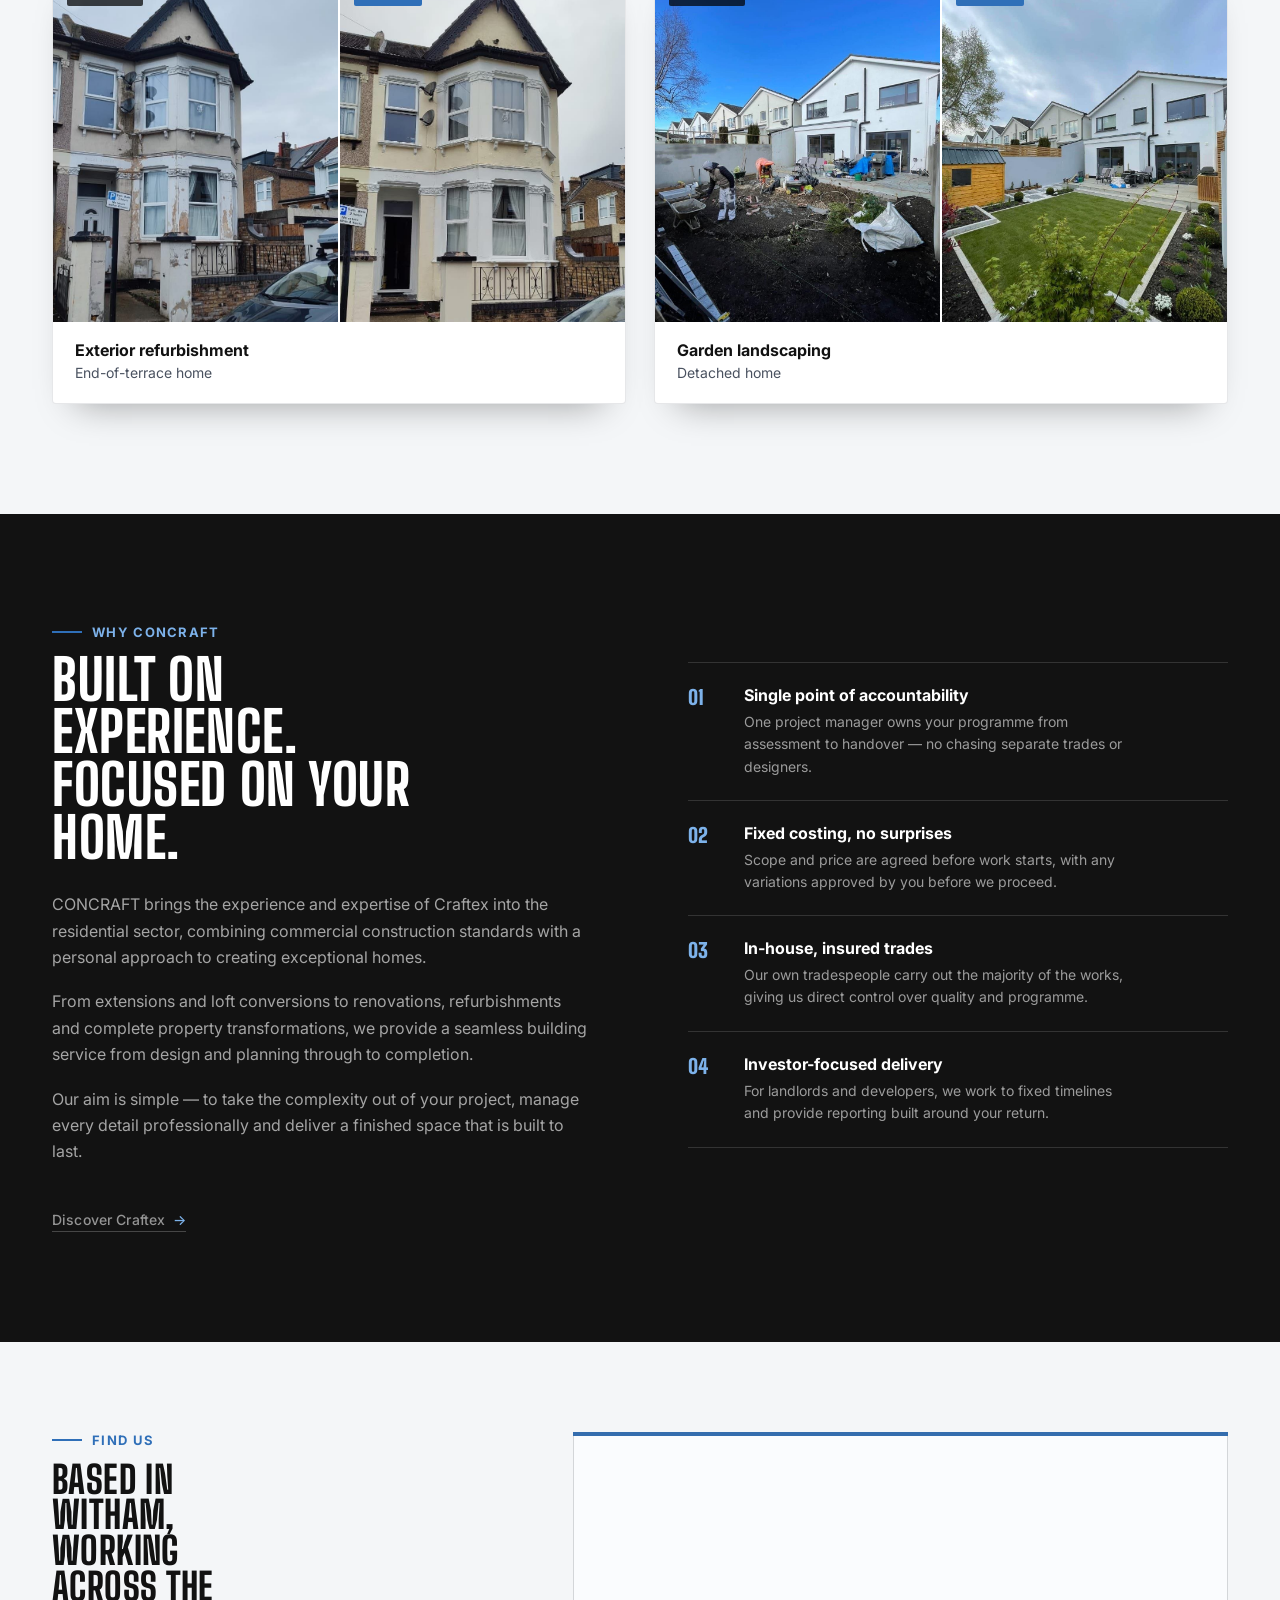
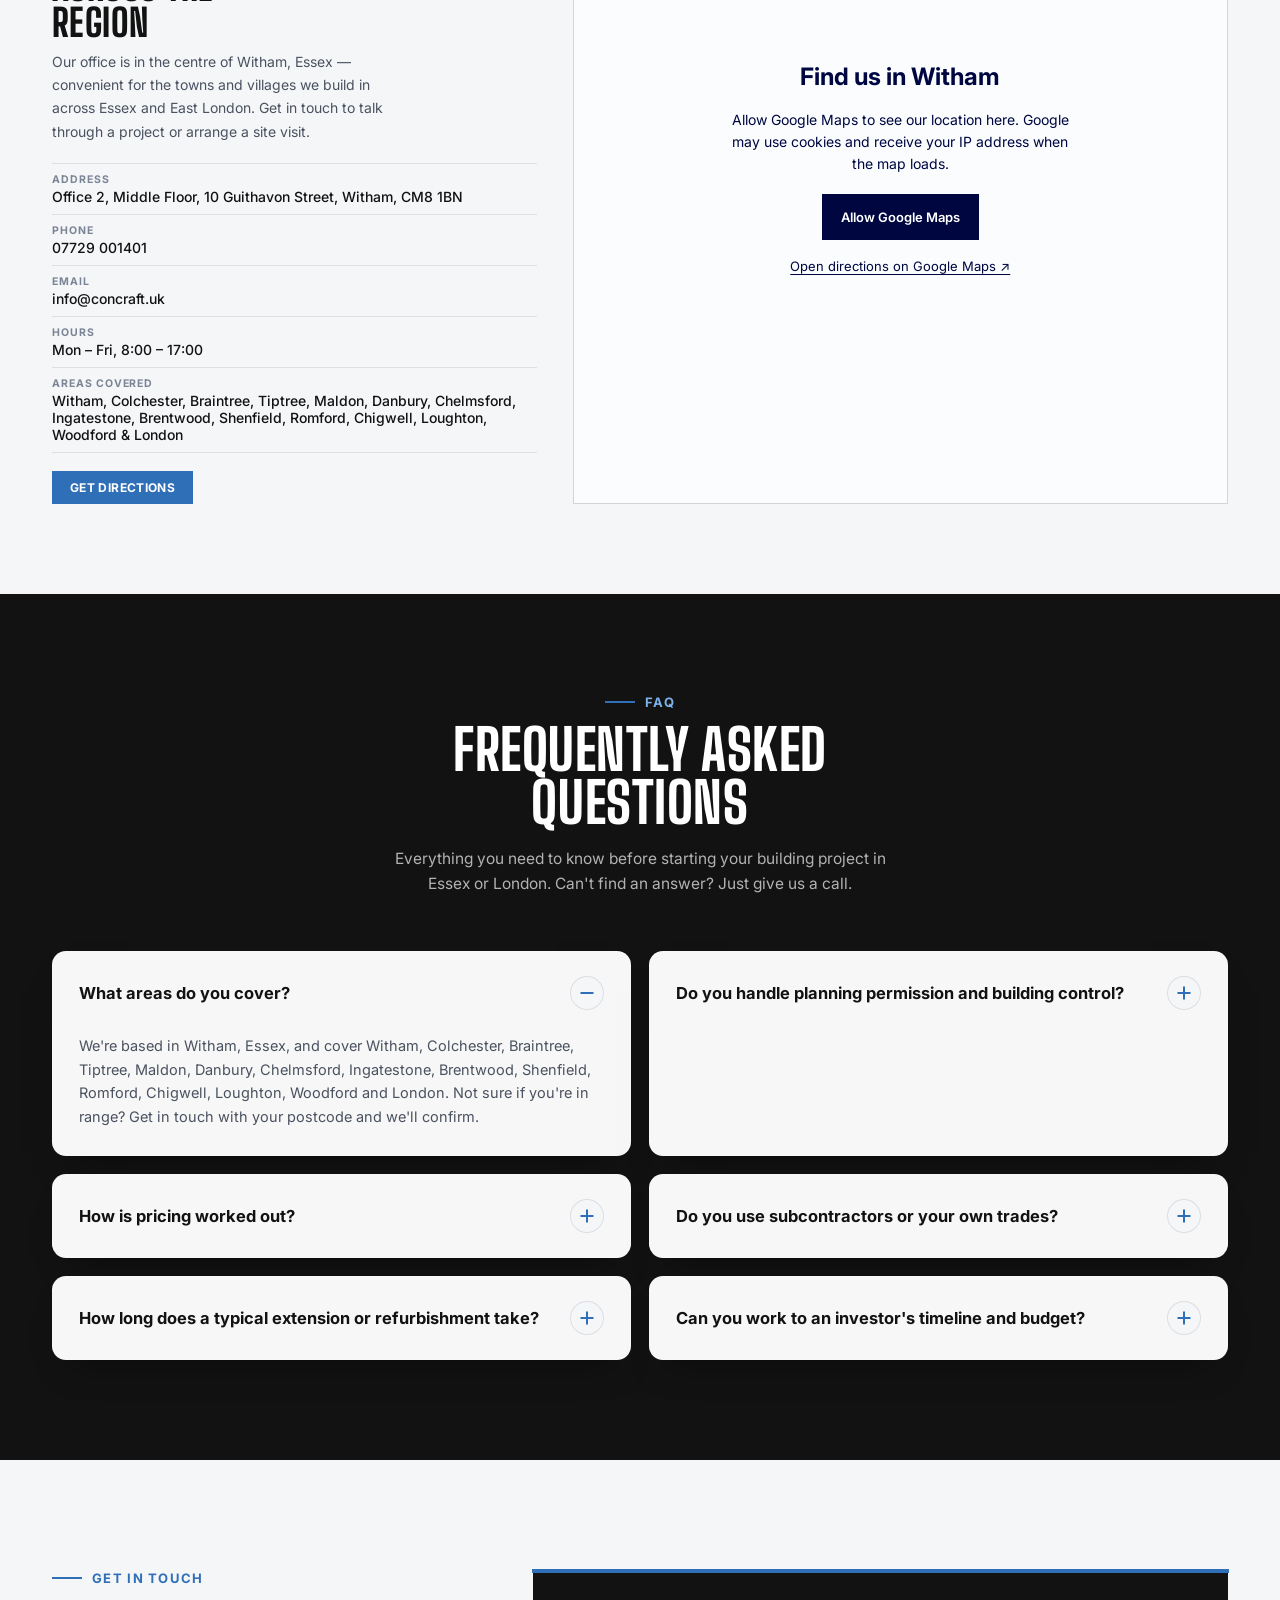
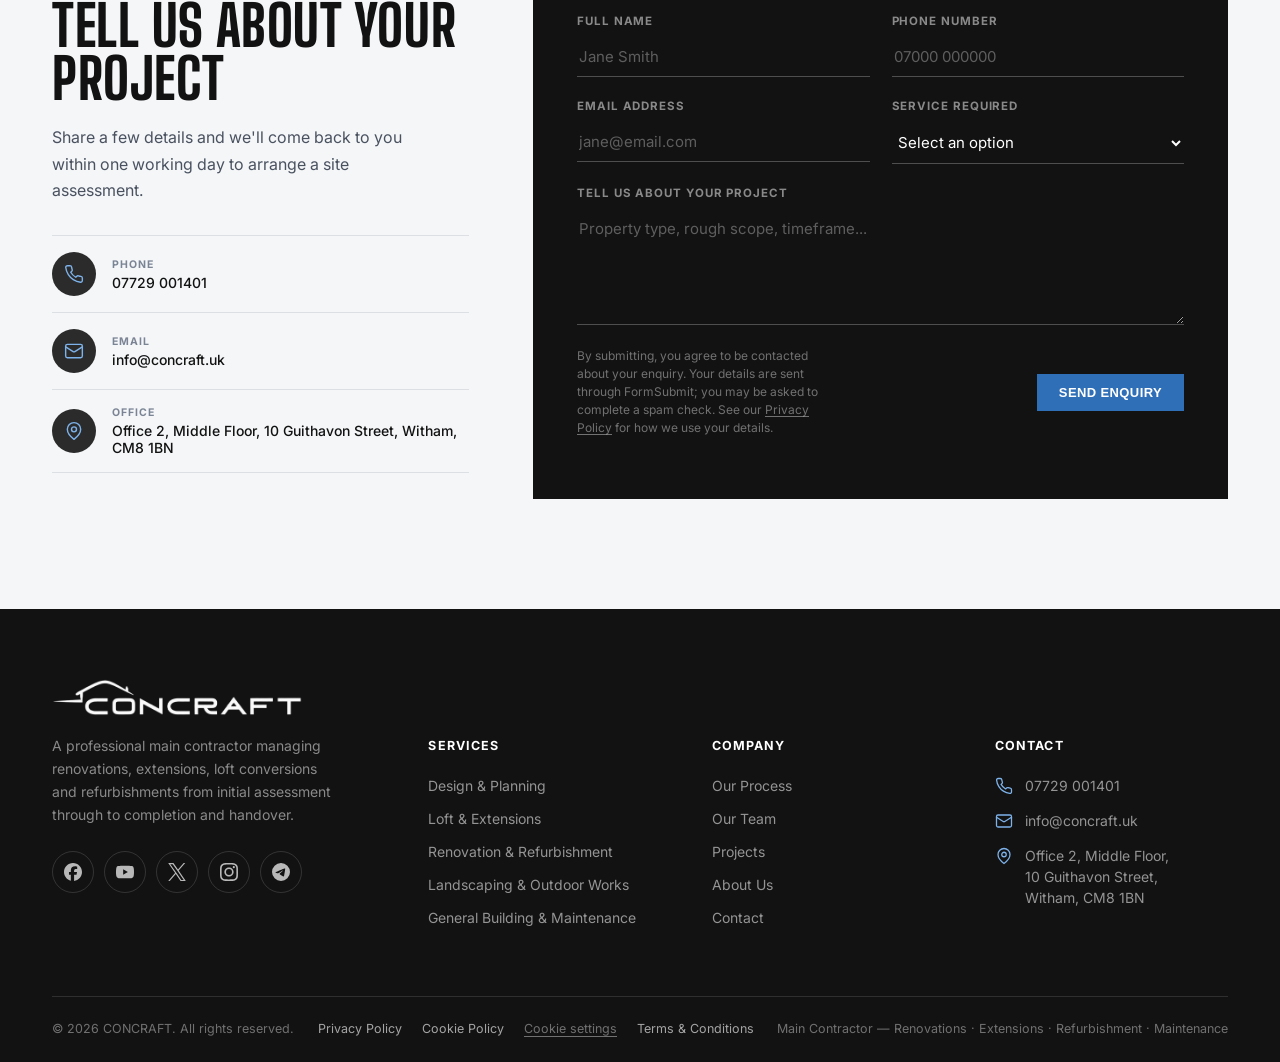
==== commit bb6a0453: "Add files via upload" ====
--- a/index.html
+++ b/index.html
@@ -3,7 +3,7 @@
 <head>
 <meta charset="UTF-8">
 <meta name="viewport" content="width=device-width, initial-scale=1.0">
-<title>CONCRAFT — Main Contractor</title>
+<title>Builders in Witham, Essex | Extensions &amp; Renovations | CONCRAFT</title>
 <link rel="preconnect" href="https://fonts.googleapis.com">
 <link href="https://fonts.googleapis.com/css2?family=Big+Shoulders+Display:wght@600;700;800;900&family=Inter:wght@400;500;600;700&display=swap" rel="stylesheet">
 <link rel="stylesheet" href="css/style.css">
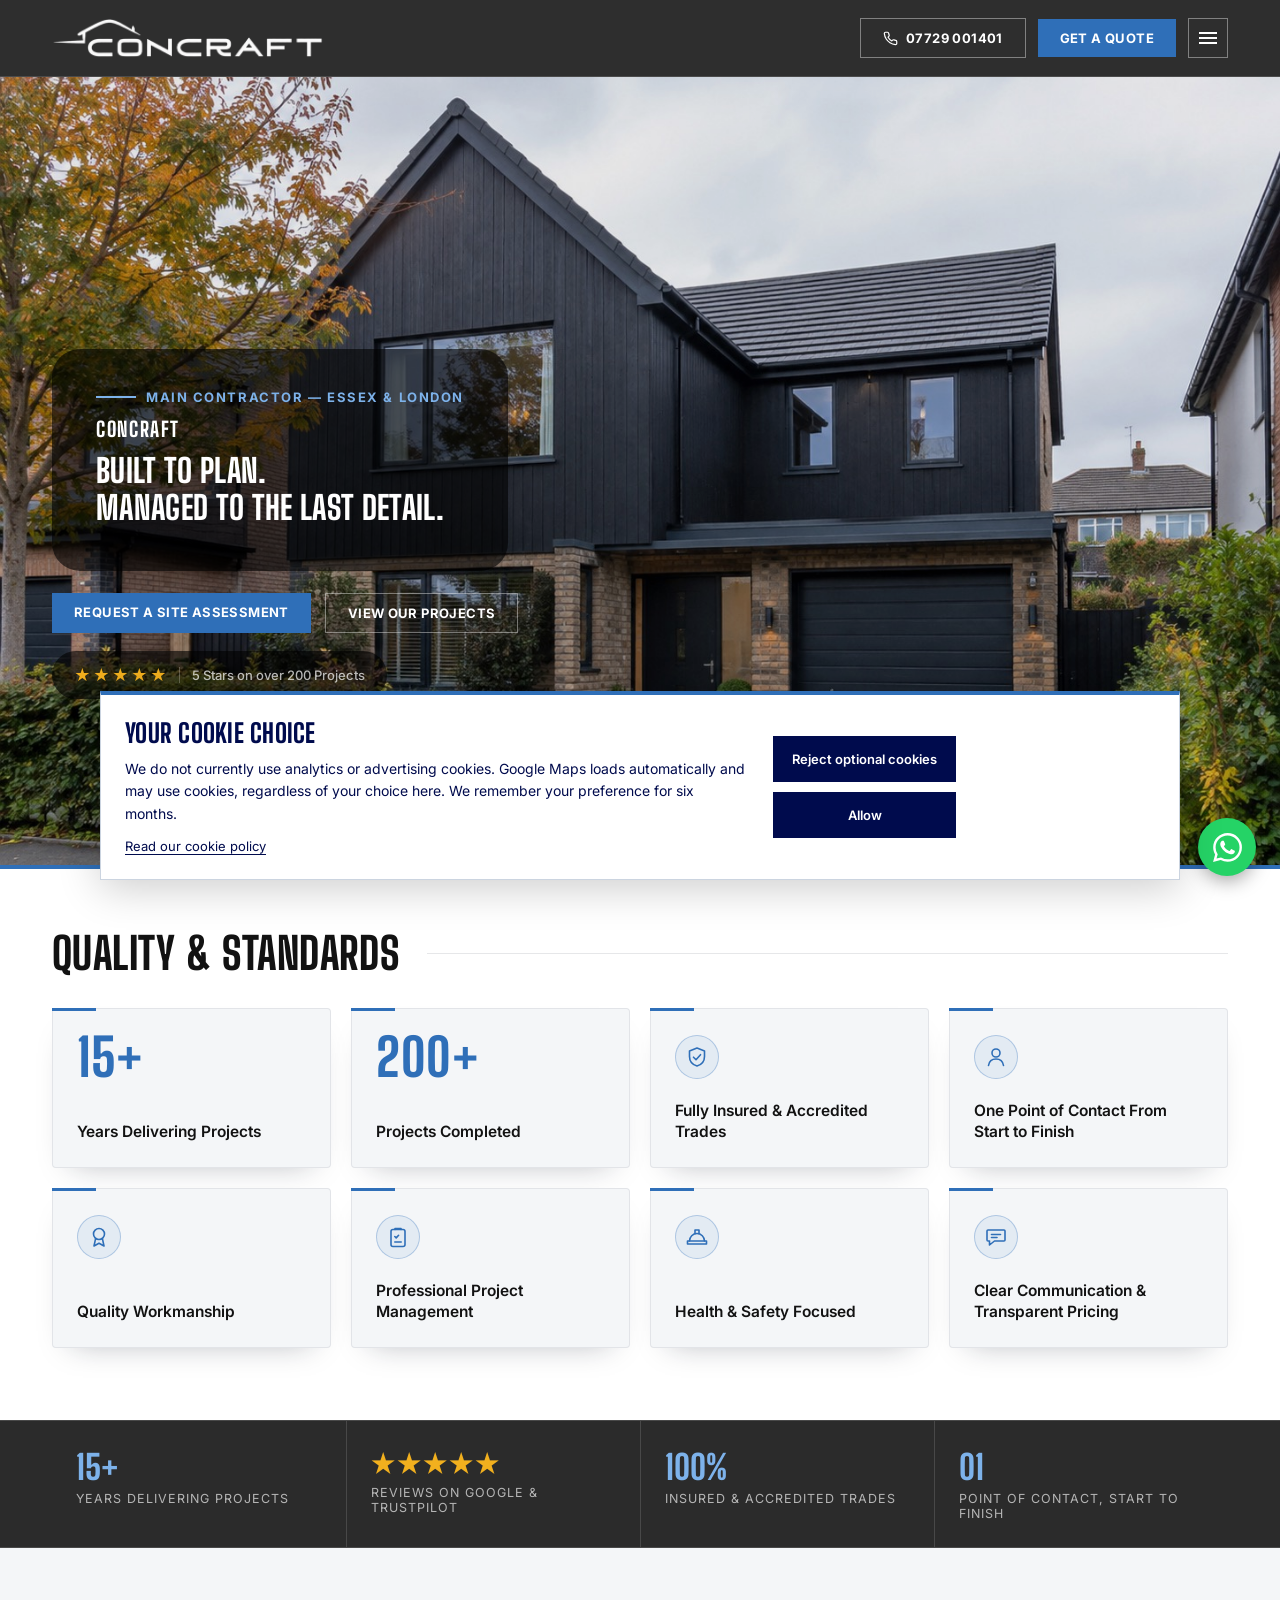
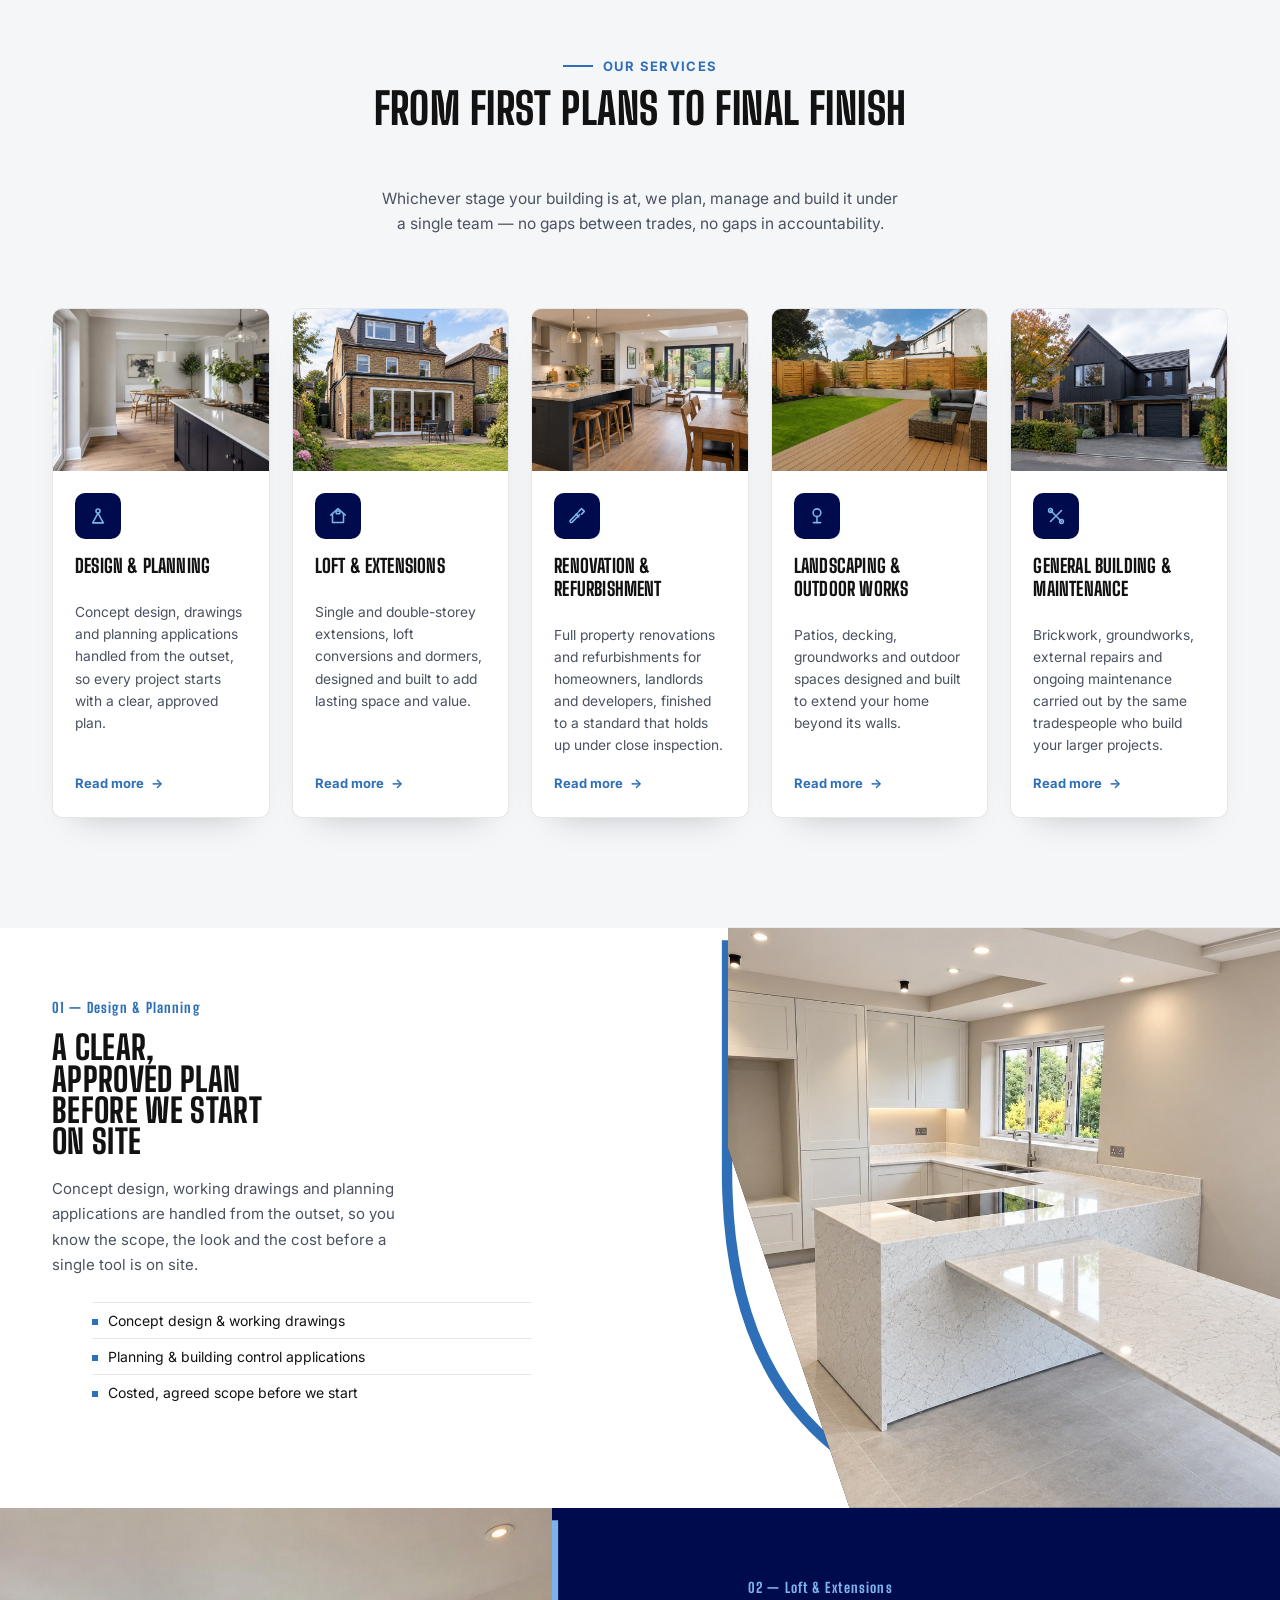
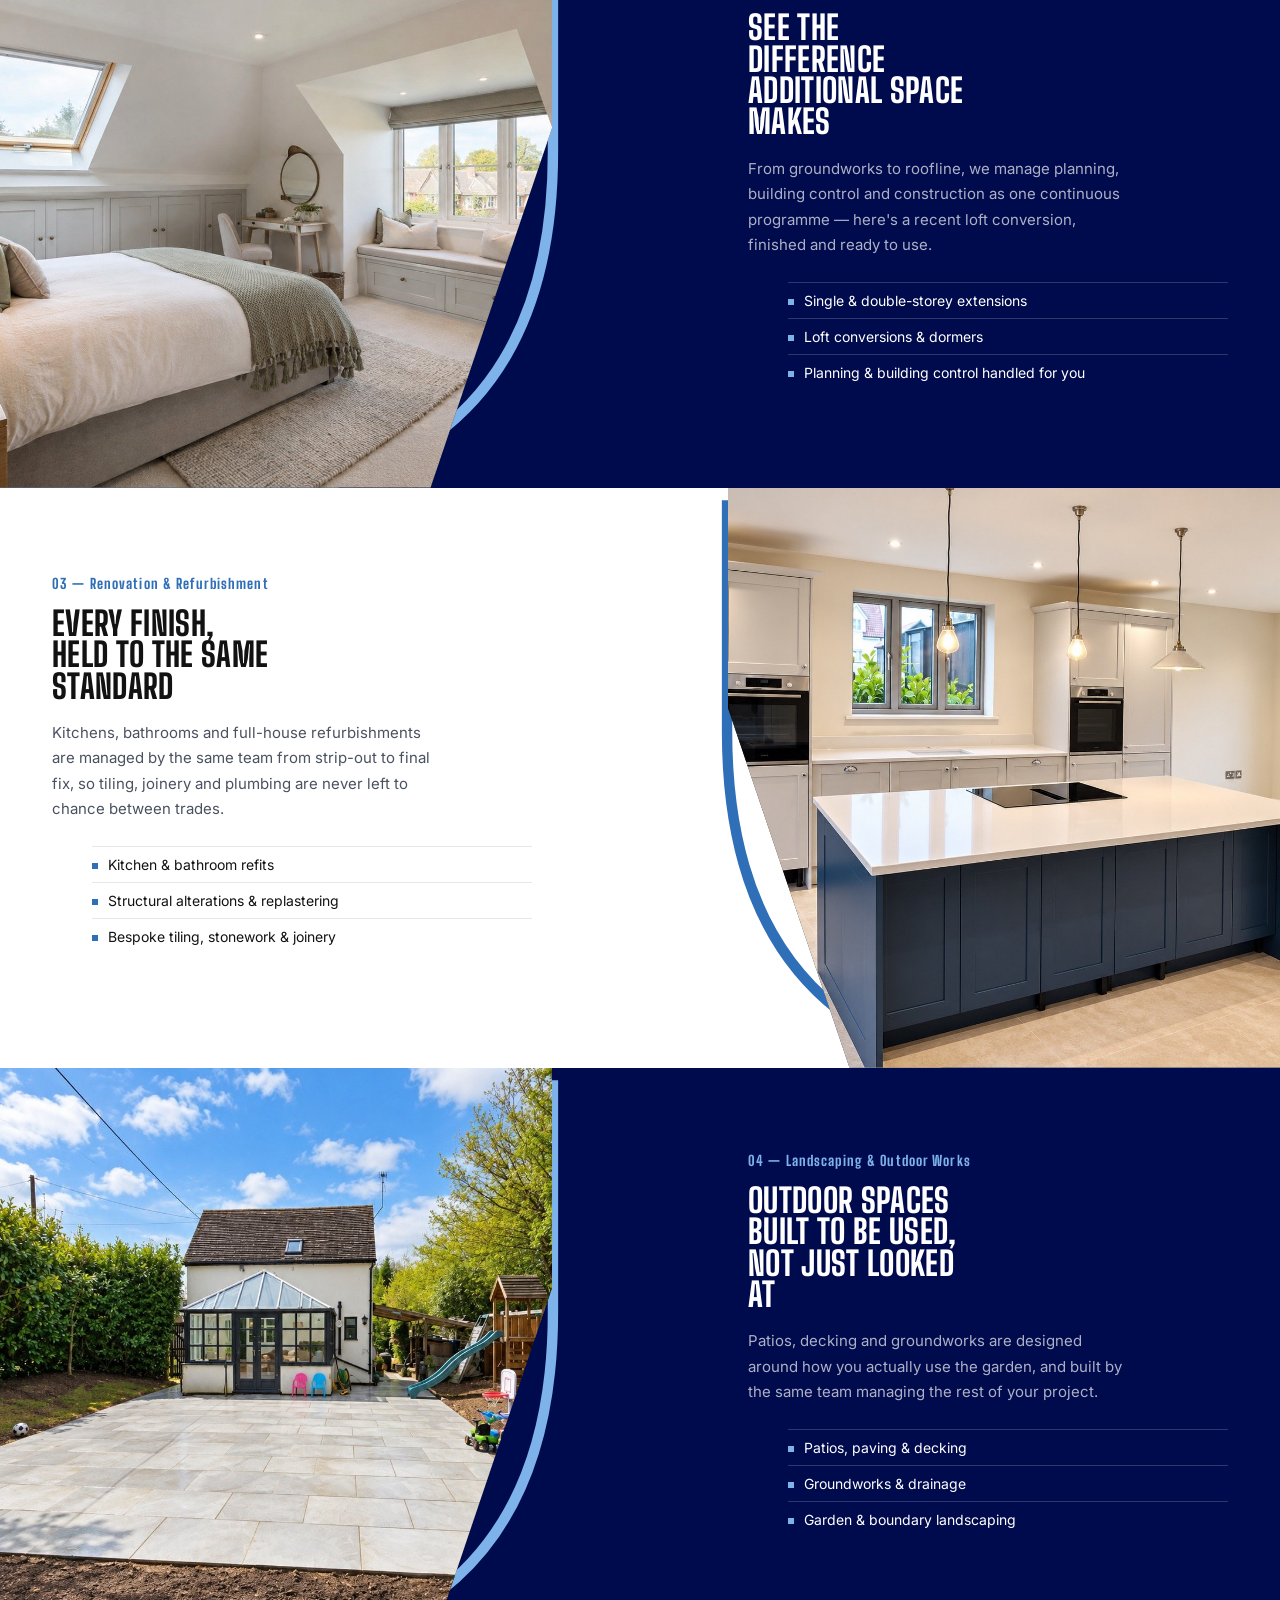
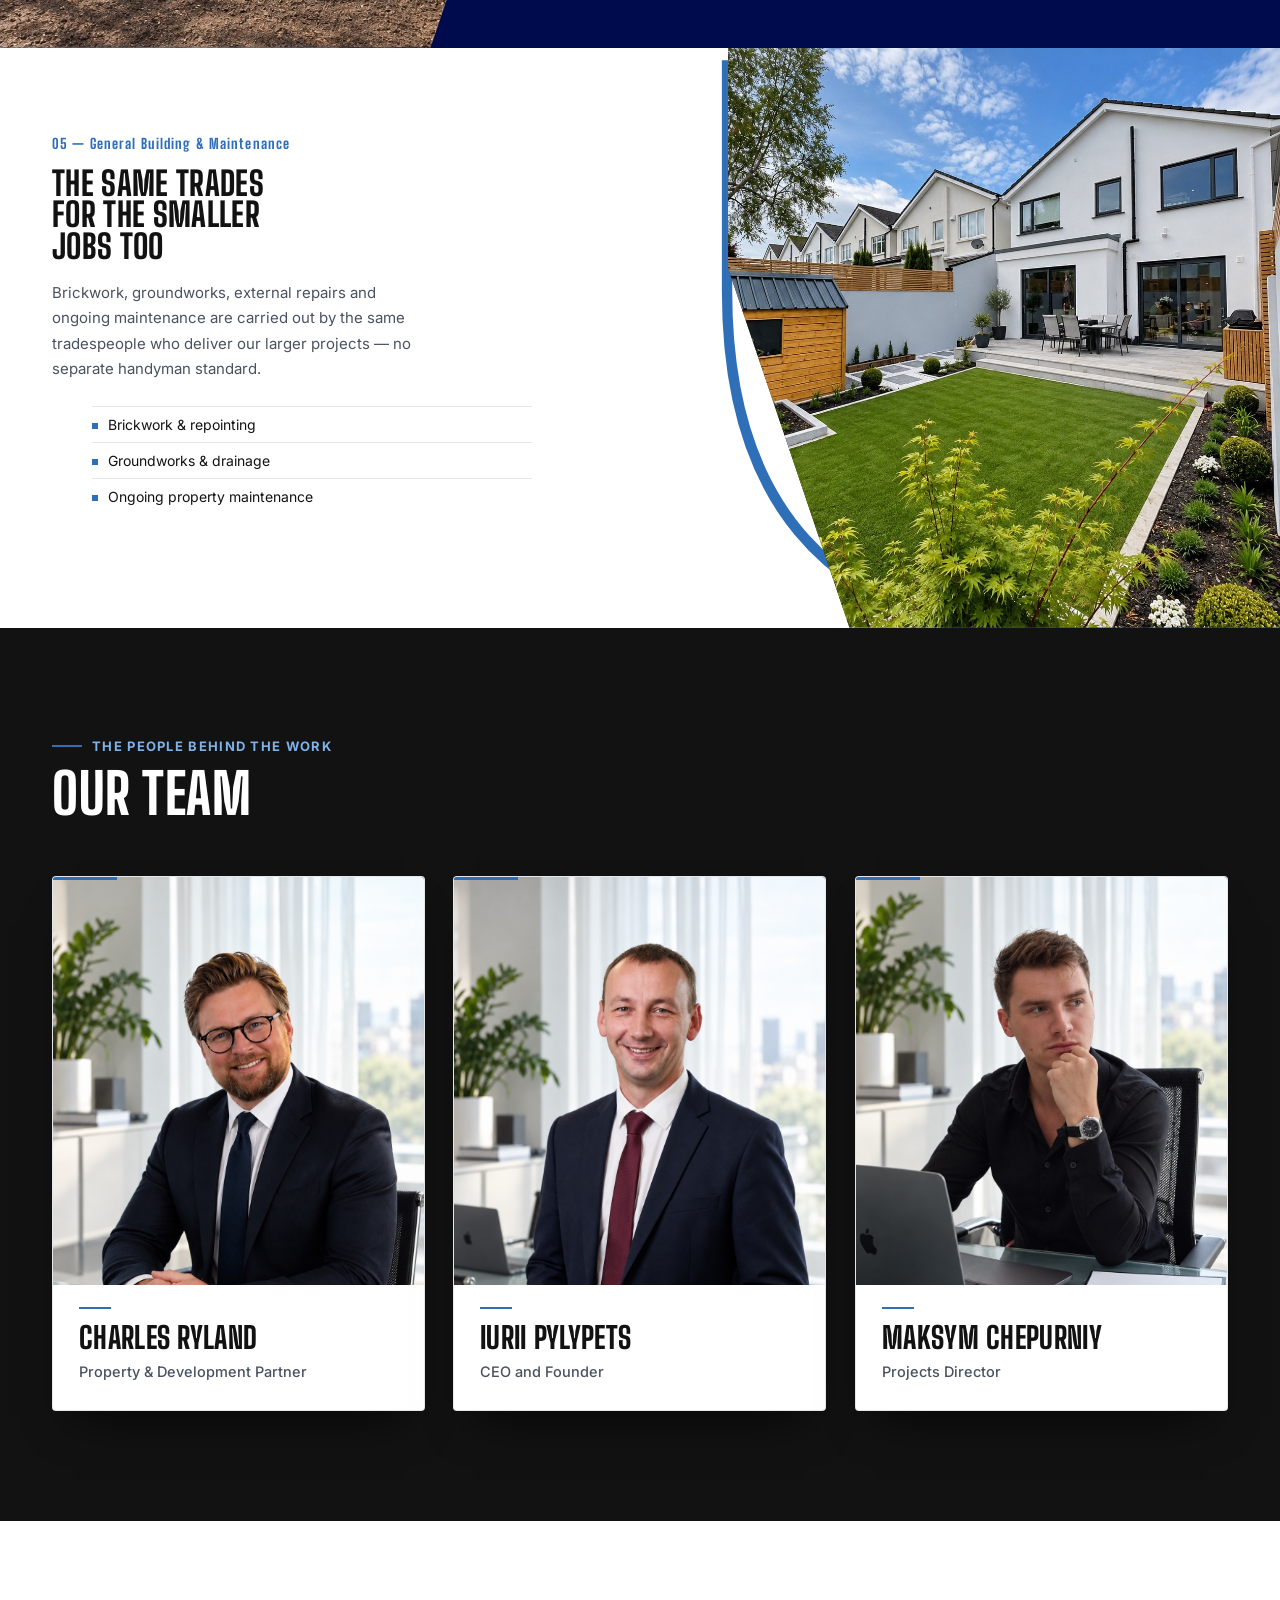
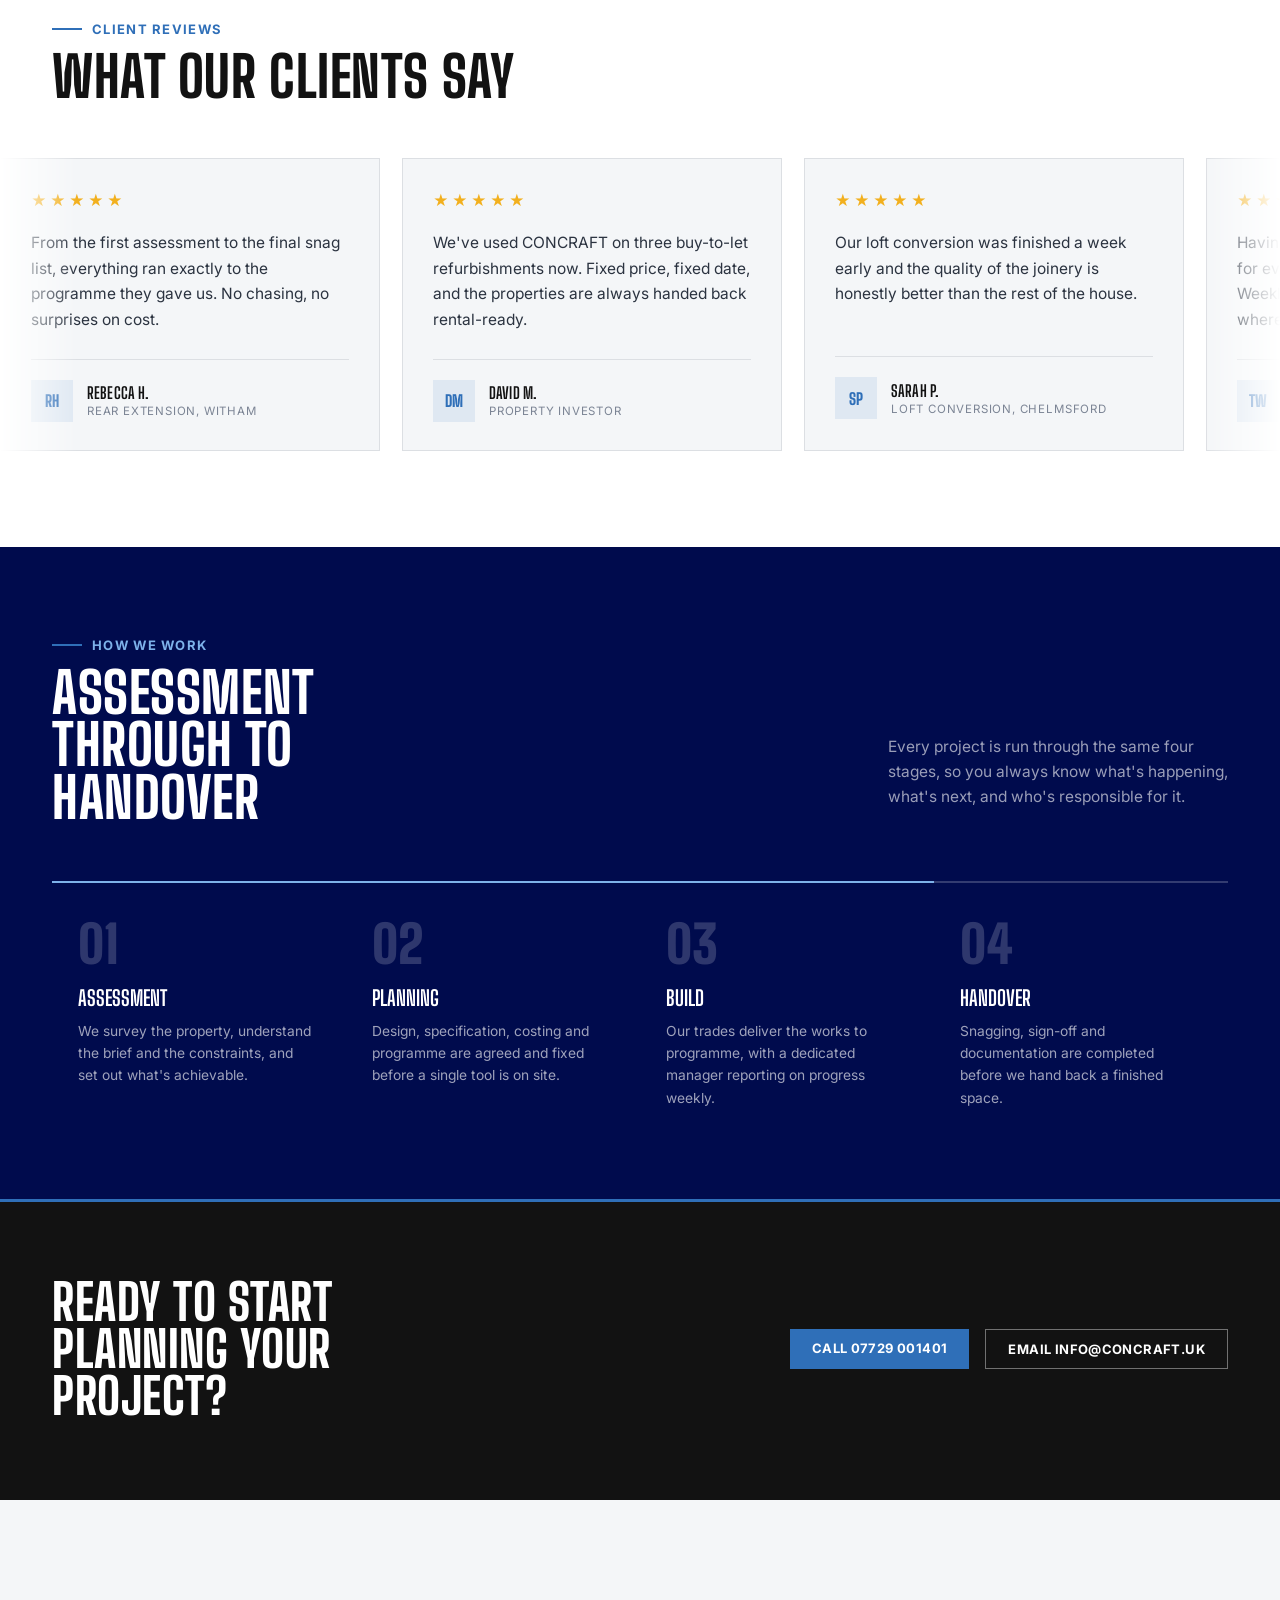
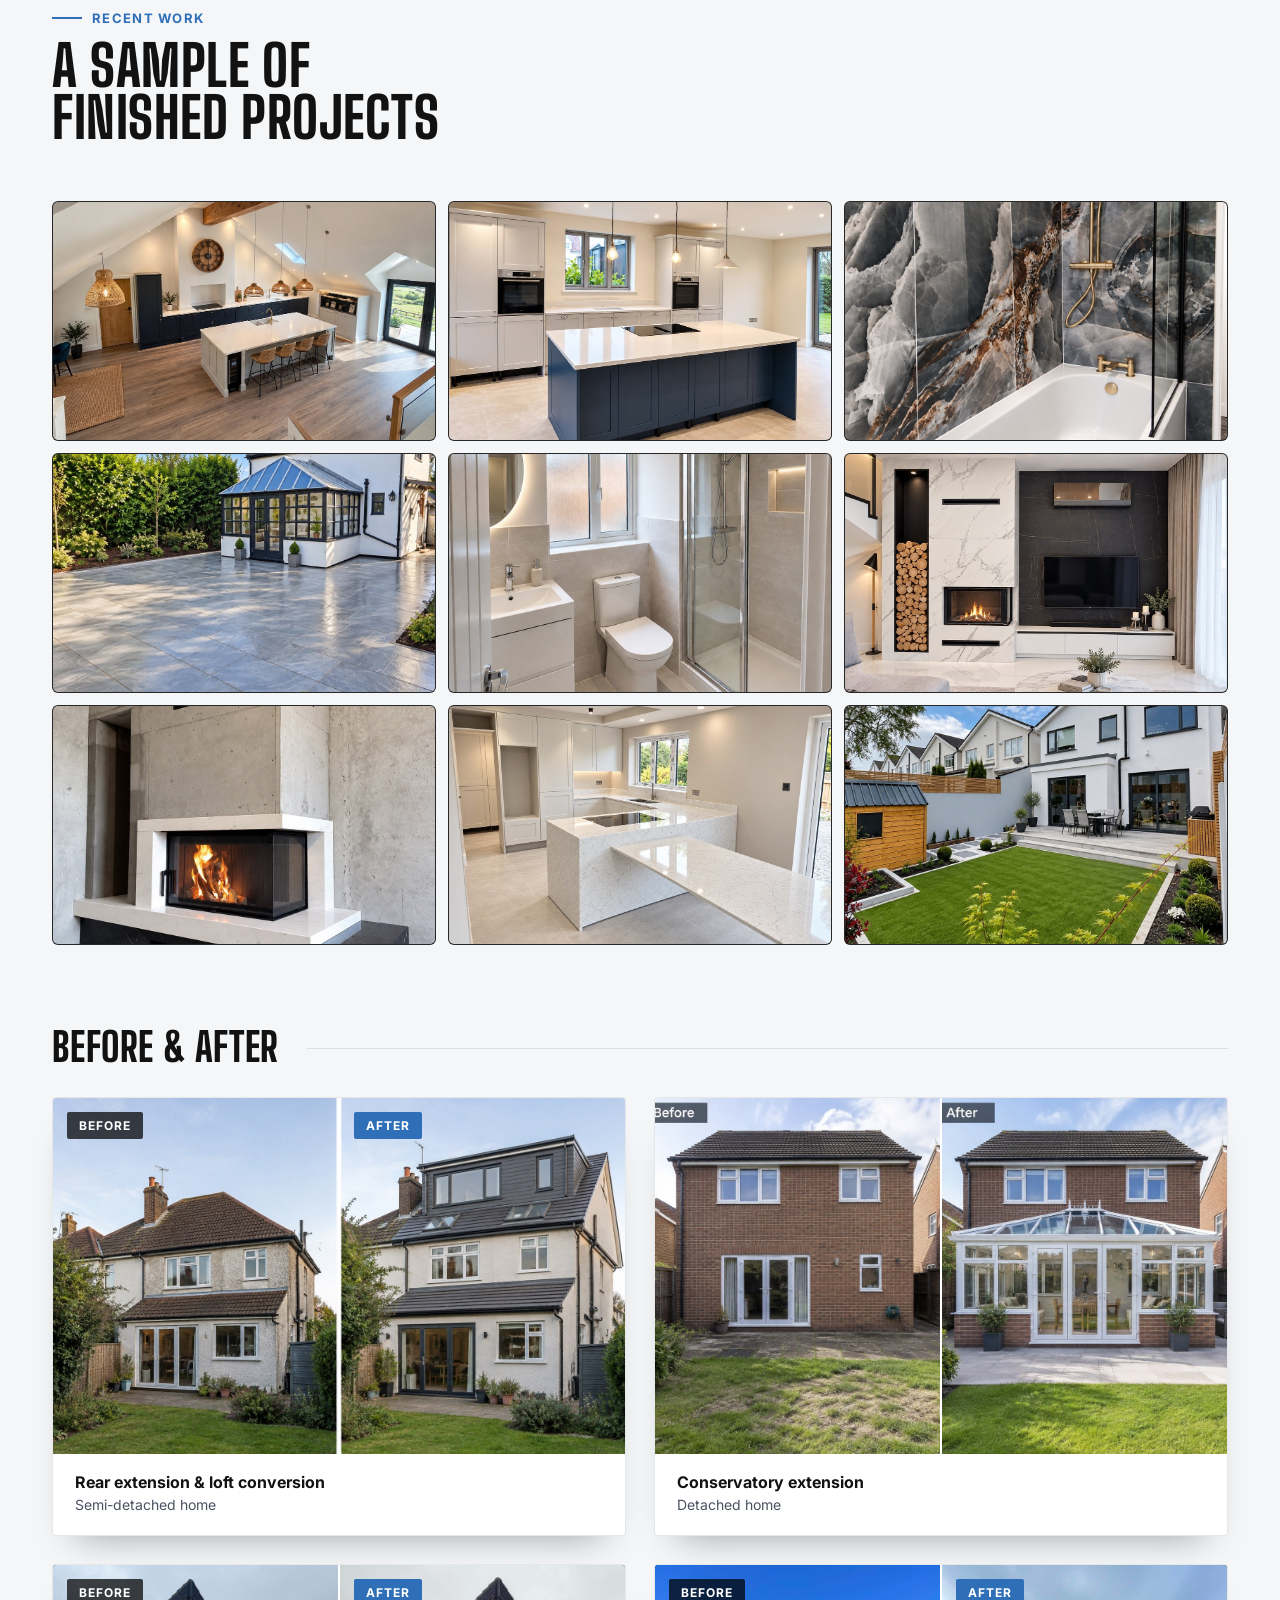
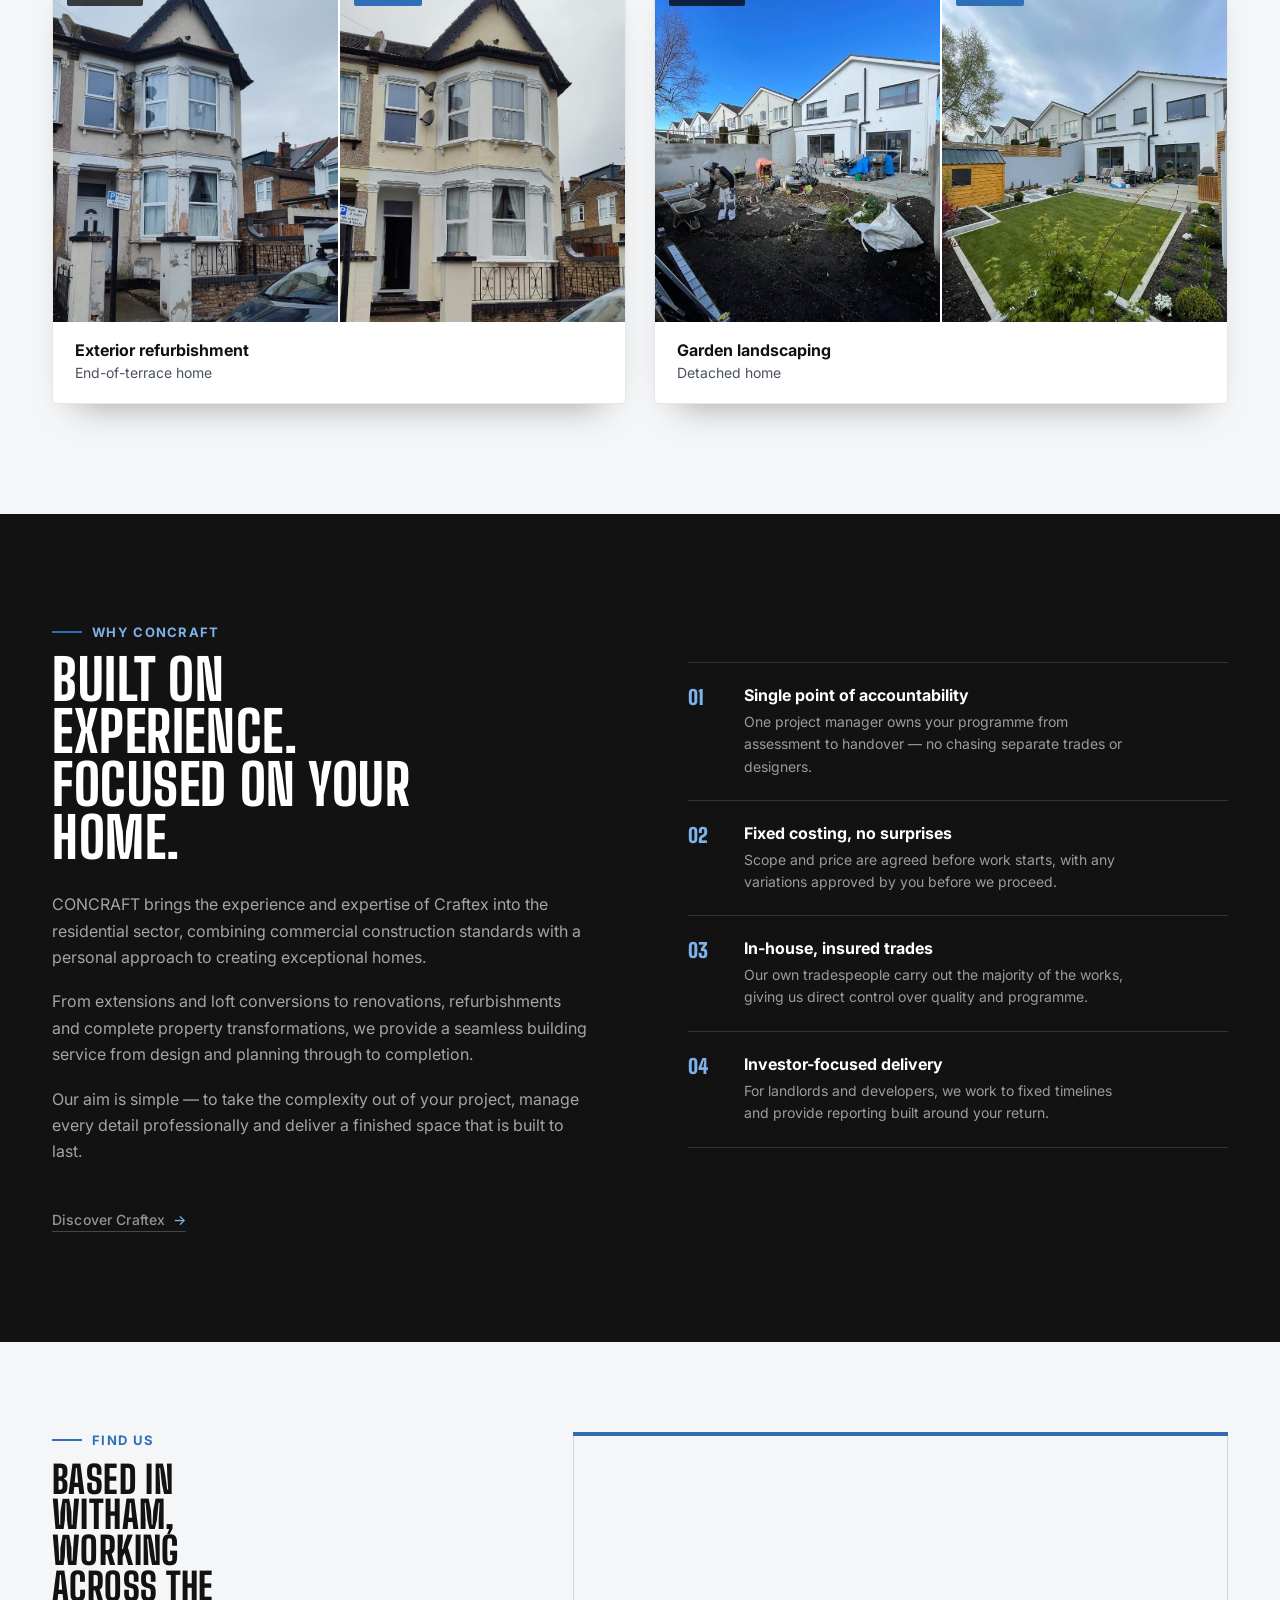
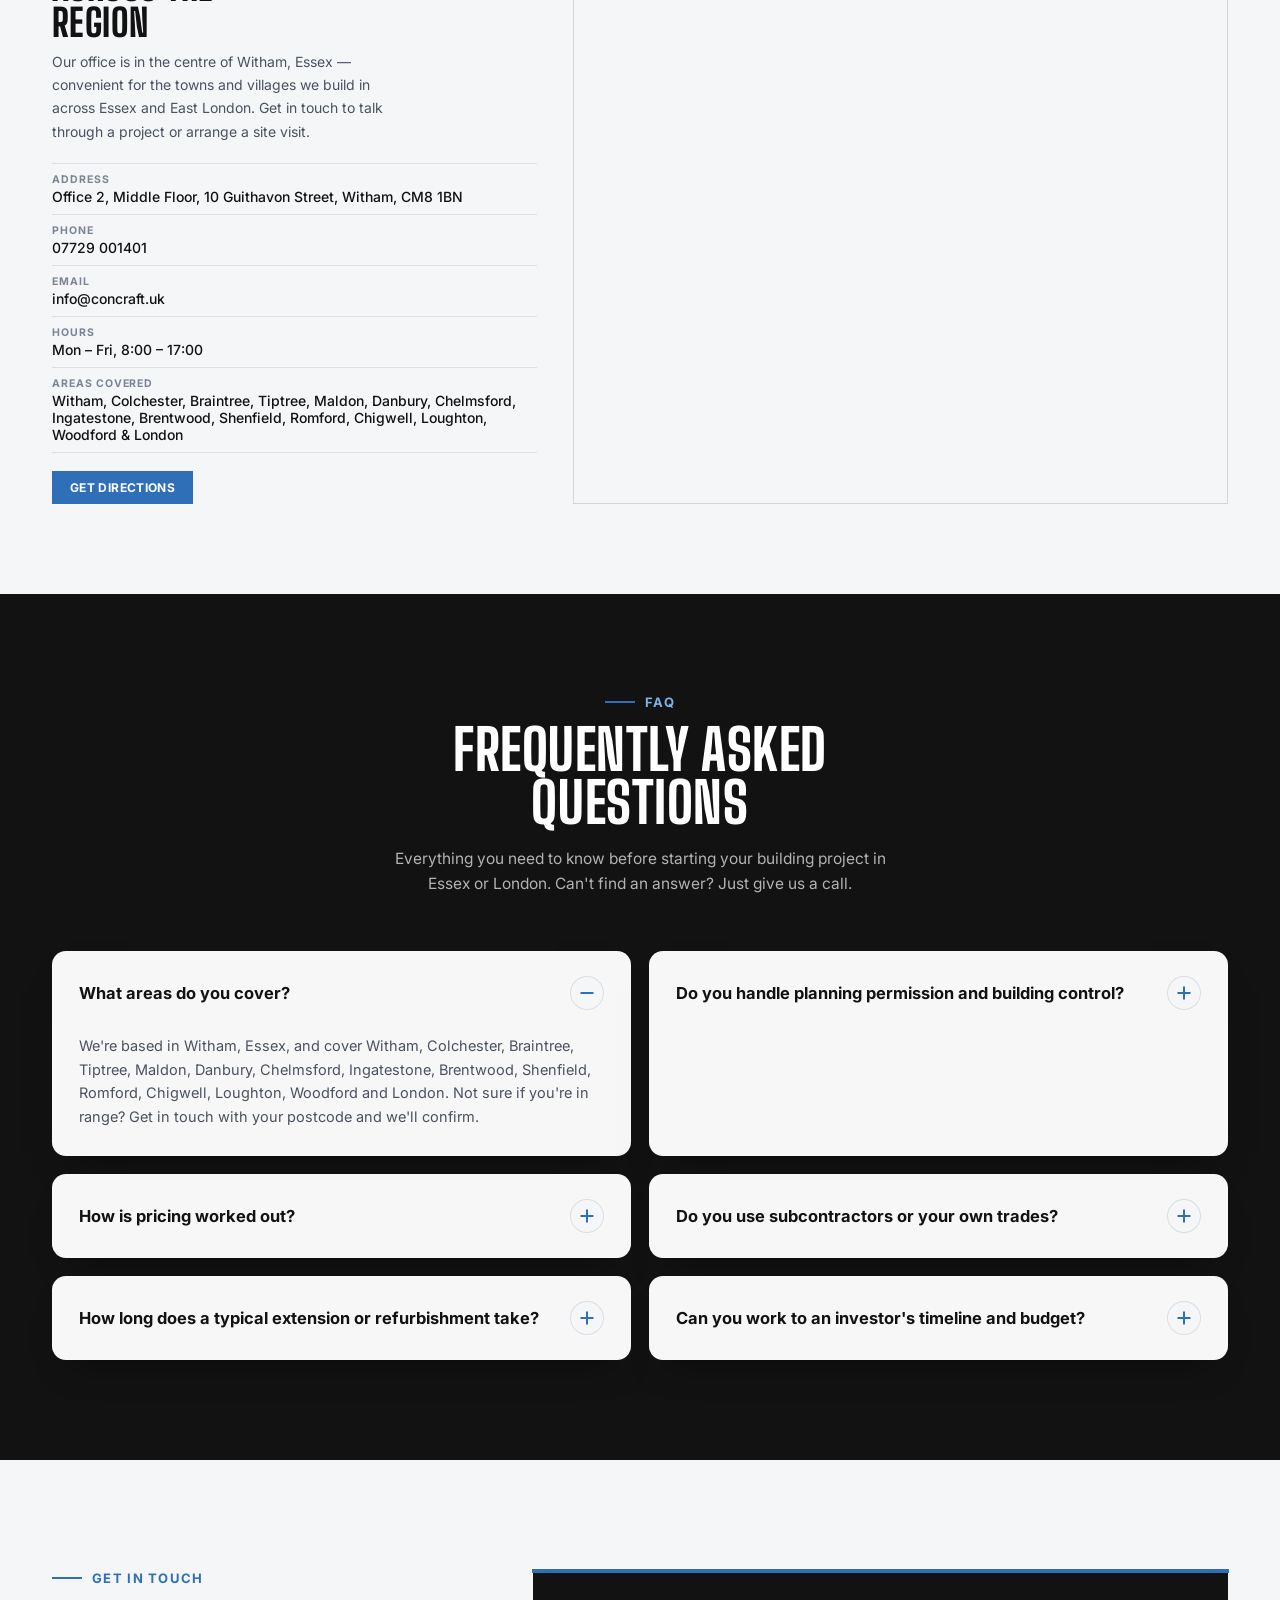
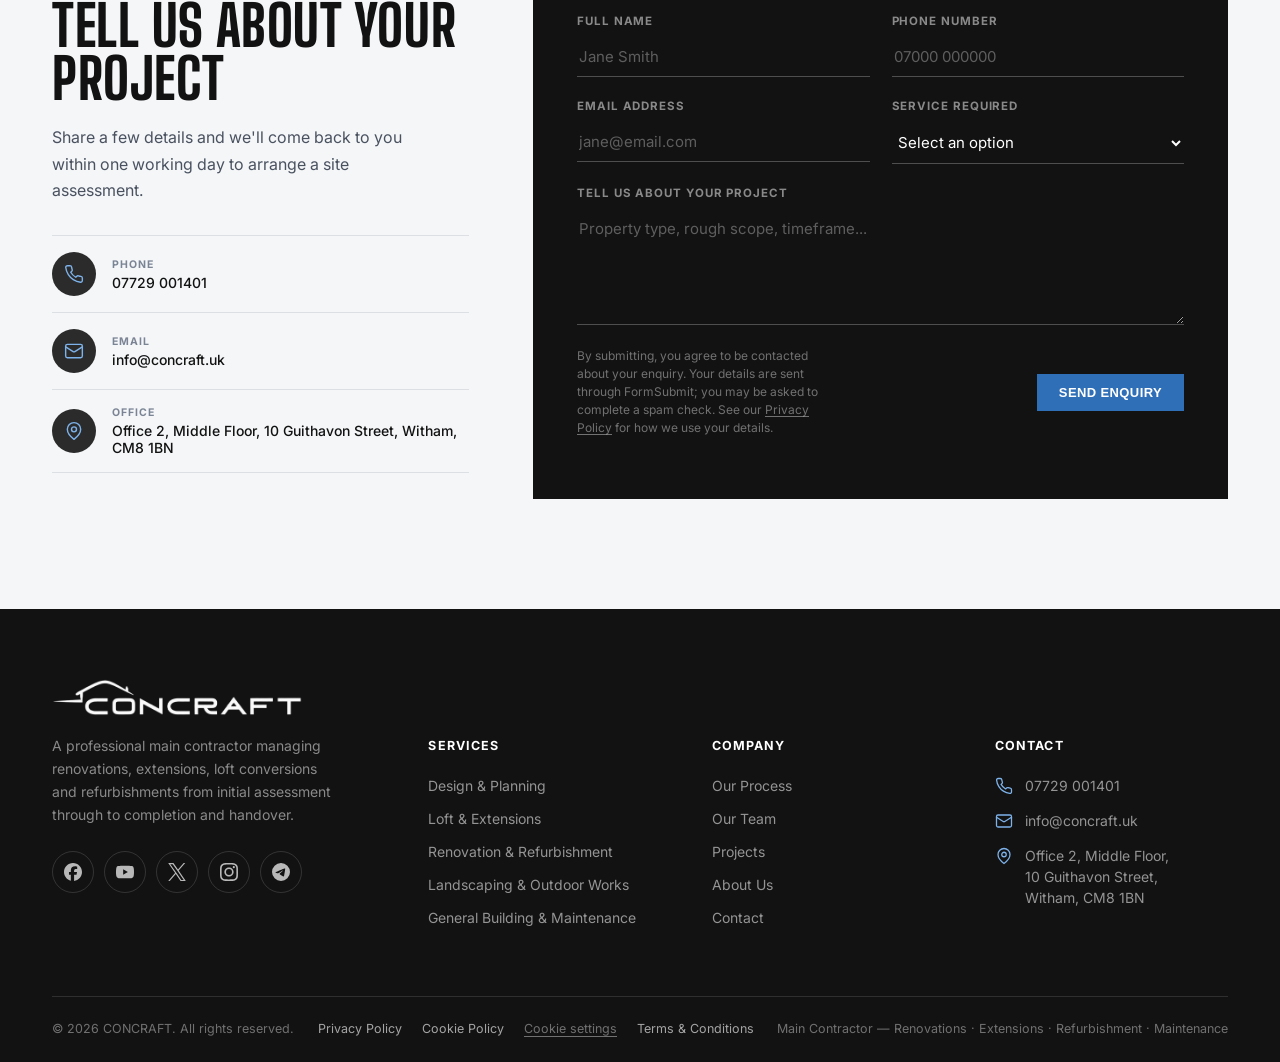
==== commit b16cd152: "Add files via upload" ====
--- a/index.html
+++ b/index.html
@@ -731,13 +731,11 @@
       <a class="cta-btn" href="https://www.google.com/maps/search/?api=1&query=10+Guithavon+Street,+Witham,+CM8+1BN" target="_blank" rel="noopener">Get directions</a>
     </div>
     <div class="find-map">
-      <div class="map-placeholder" id="mapPlaceholder">
-        <strong>Find us in Witham</strong>
-        <p>Allow Google Maps to see our location here. Google may use cookies and receive your IP address when the map loads.</p>
-        <button type="button" class="cookie-button" data-allow-map hidden>Allow Google Maps</button>
-        <a href="https://www.google.com/maps/search/?api=1&amp;query=10+Guithavon+Street,+Witham,+CM8+1BN" target="_blank" rel="noopener">Open directions on Google Maps ↗</a>
-      </div>
-      <div id="mapEmbed" hidden></div>
+      <div id="mapEmbed">
+        <iframe src="https://www.google.com/maps?q=10+Guithavon+Street,+Witham,+CM8+1BN,+UK&amp;output=embed"
+          title="CONCRAFT office, 10 Guithavon Street, Witham" width="100%" height="100%"
+          referrerpolicy="no-referrer-when-downgrade" allowfullscreen></iframe>
+      </div>
     </div>
   </div>
 </section>
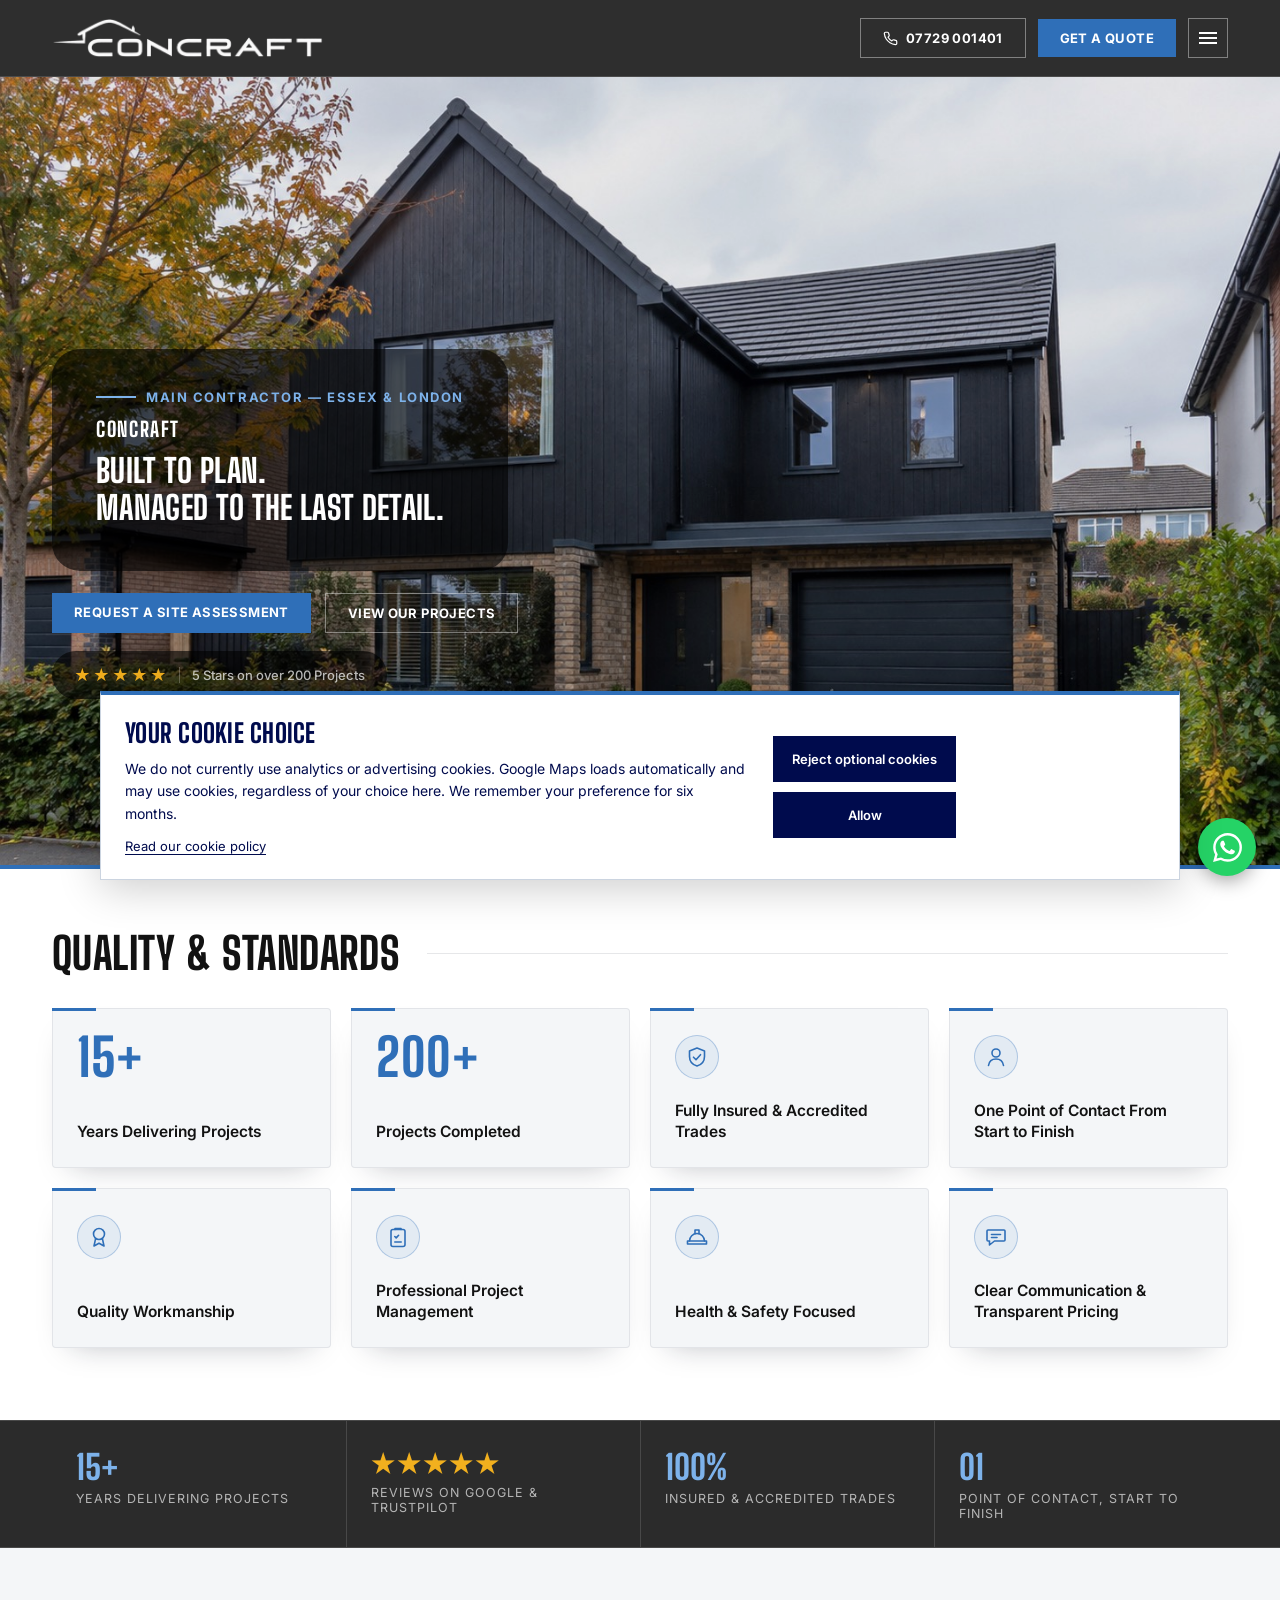
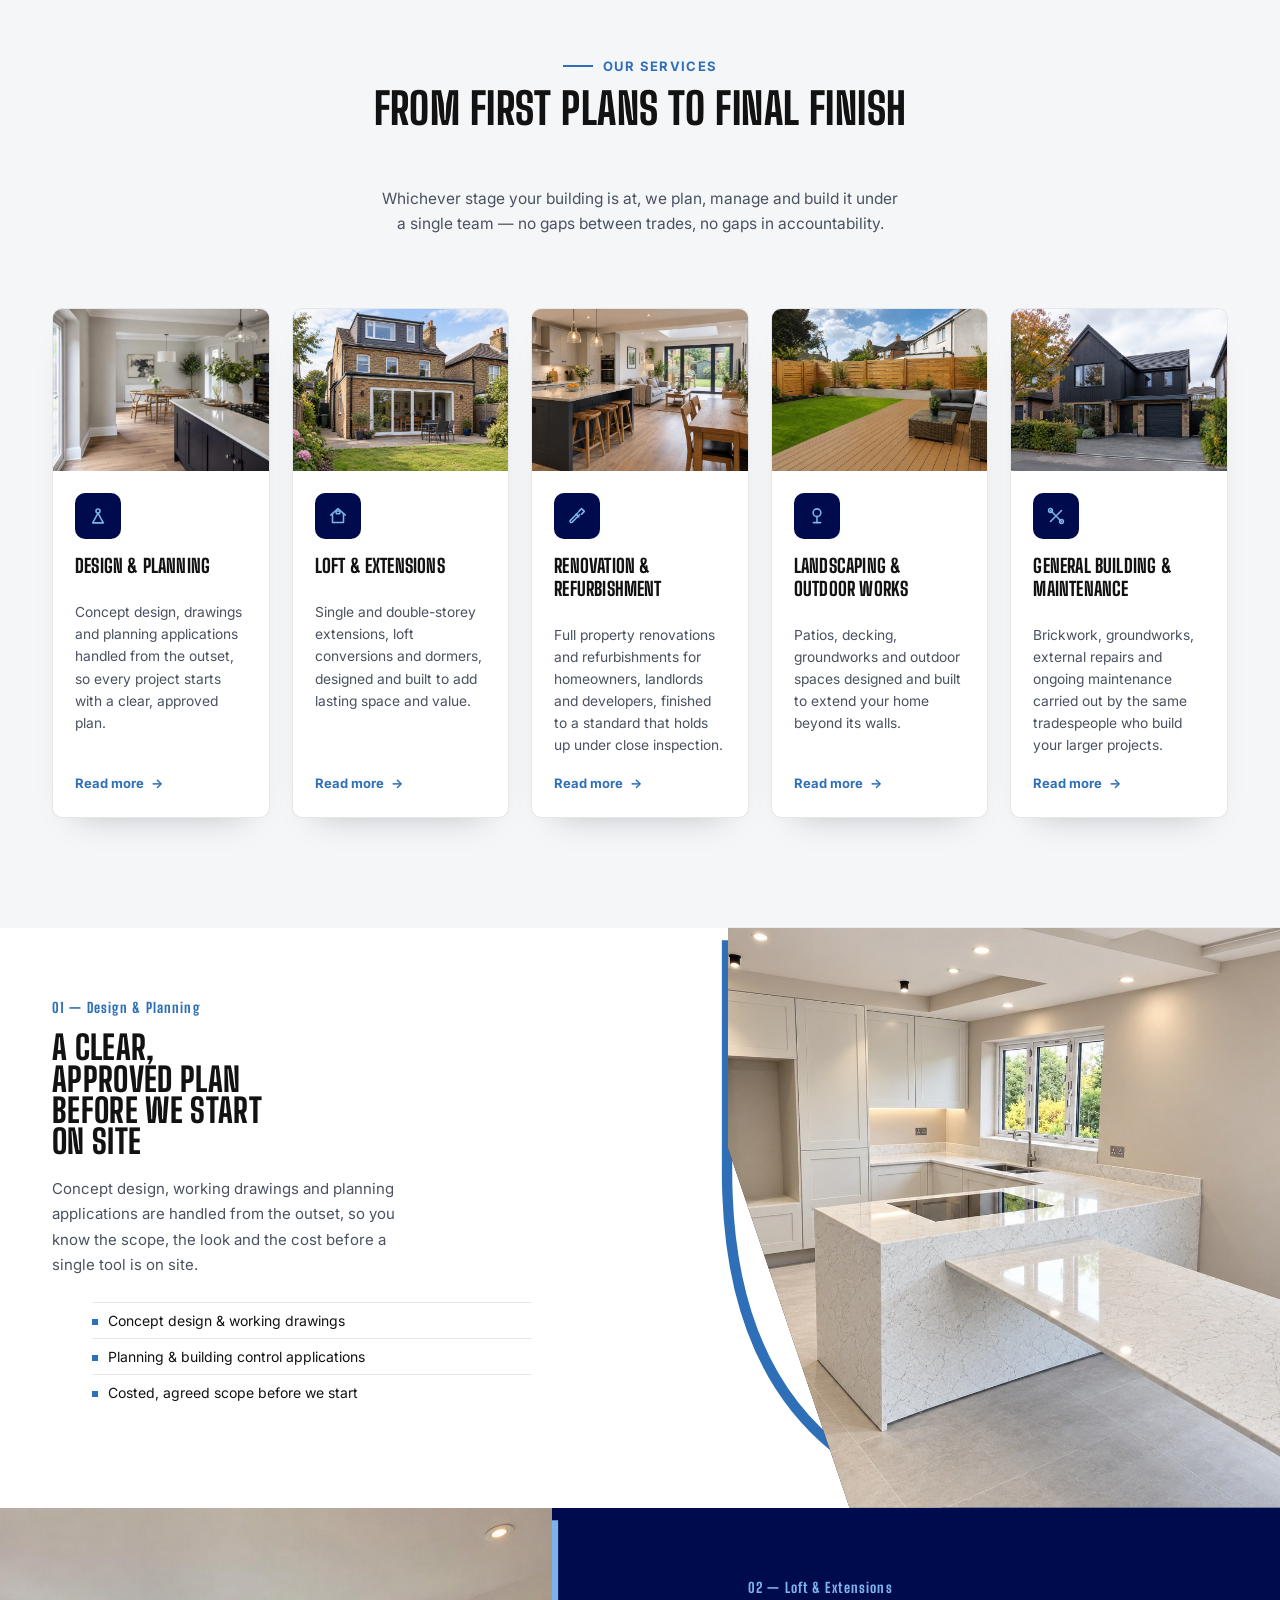
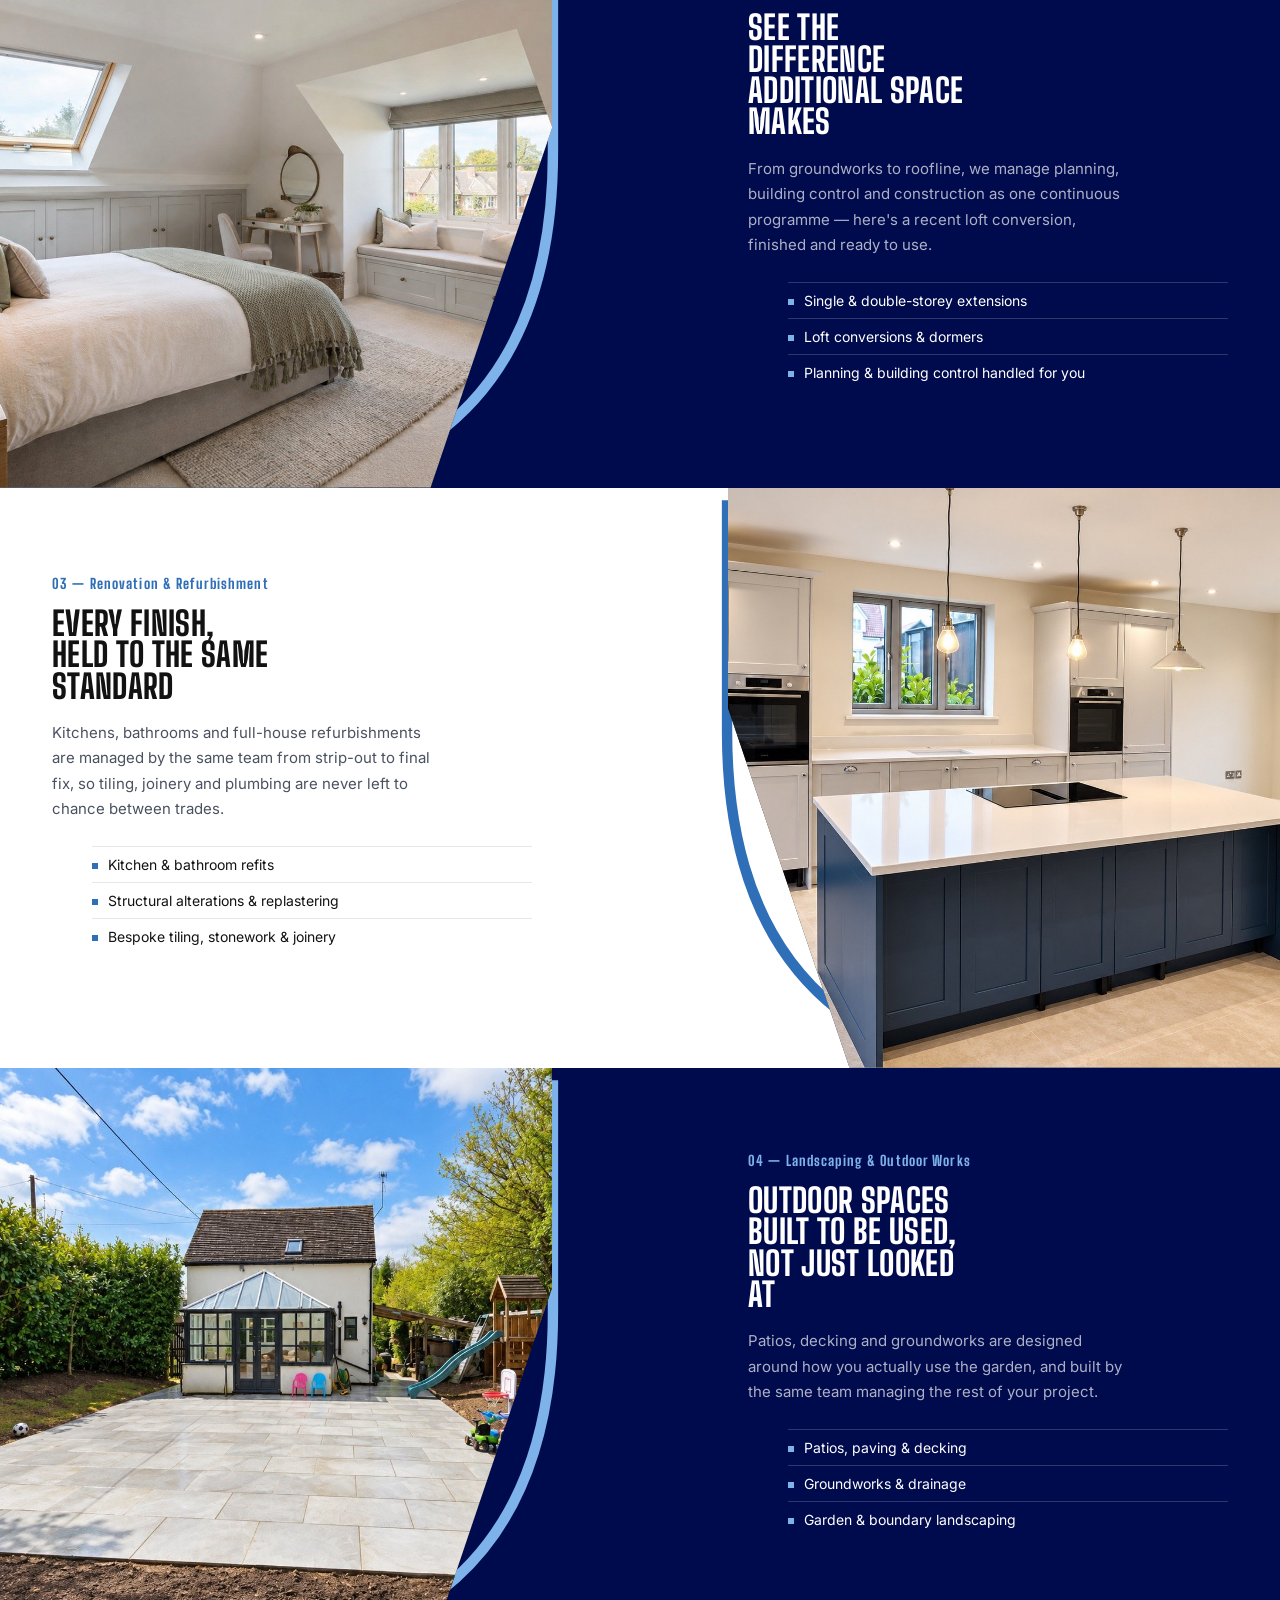
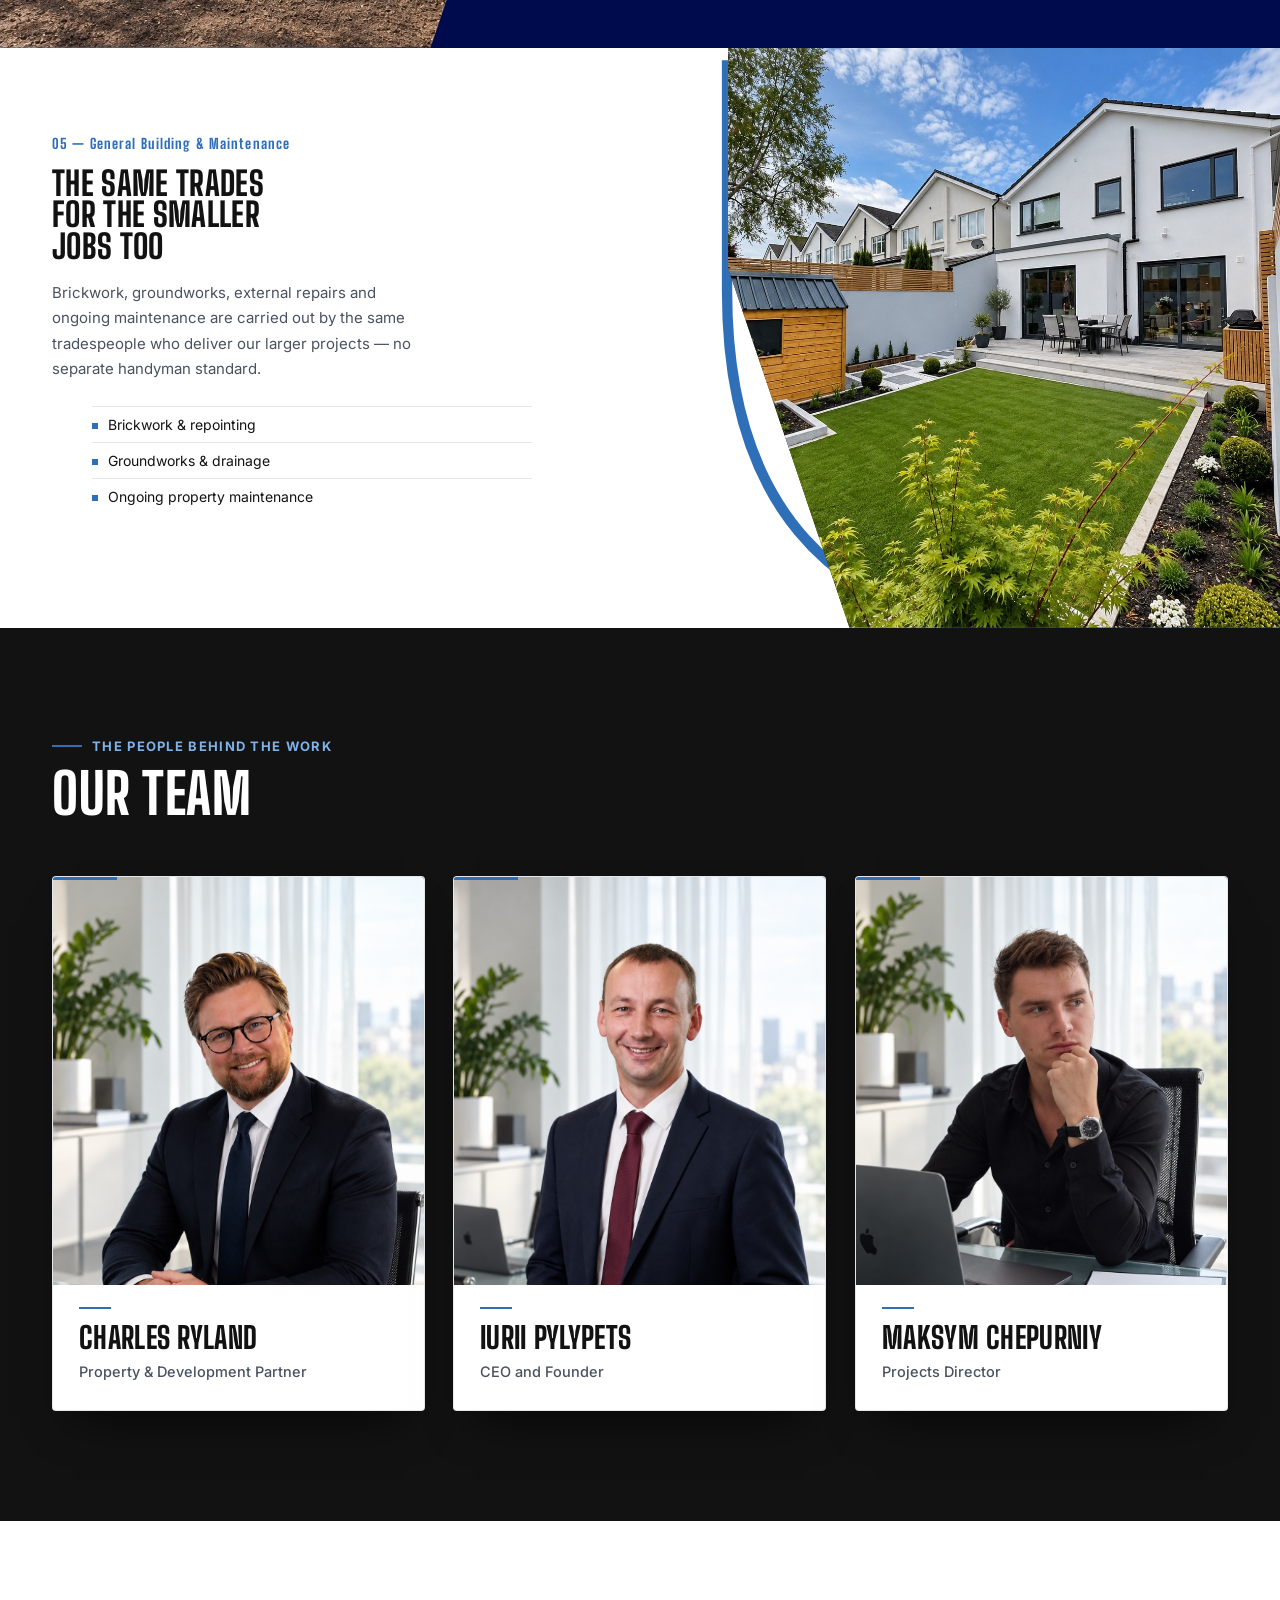
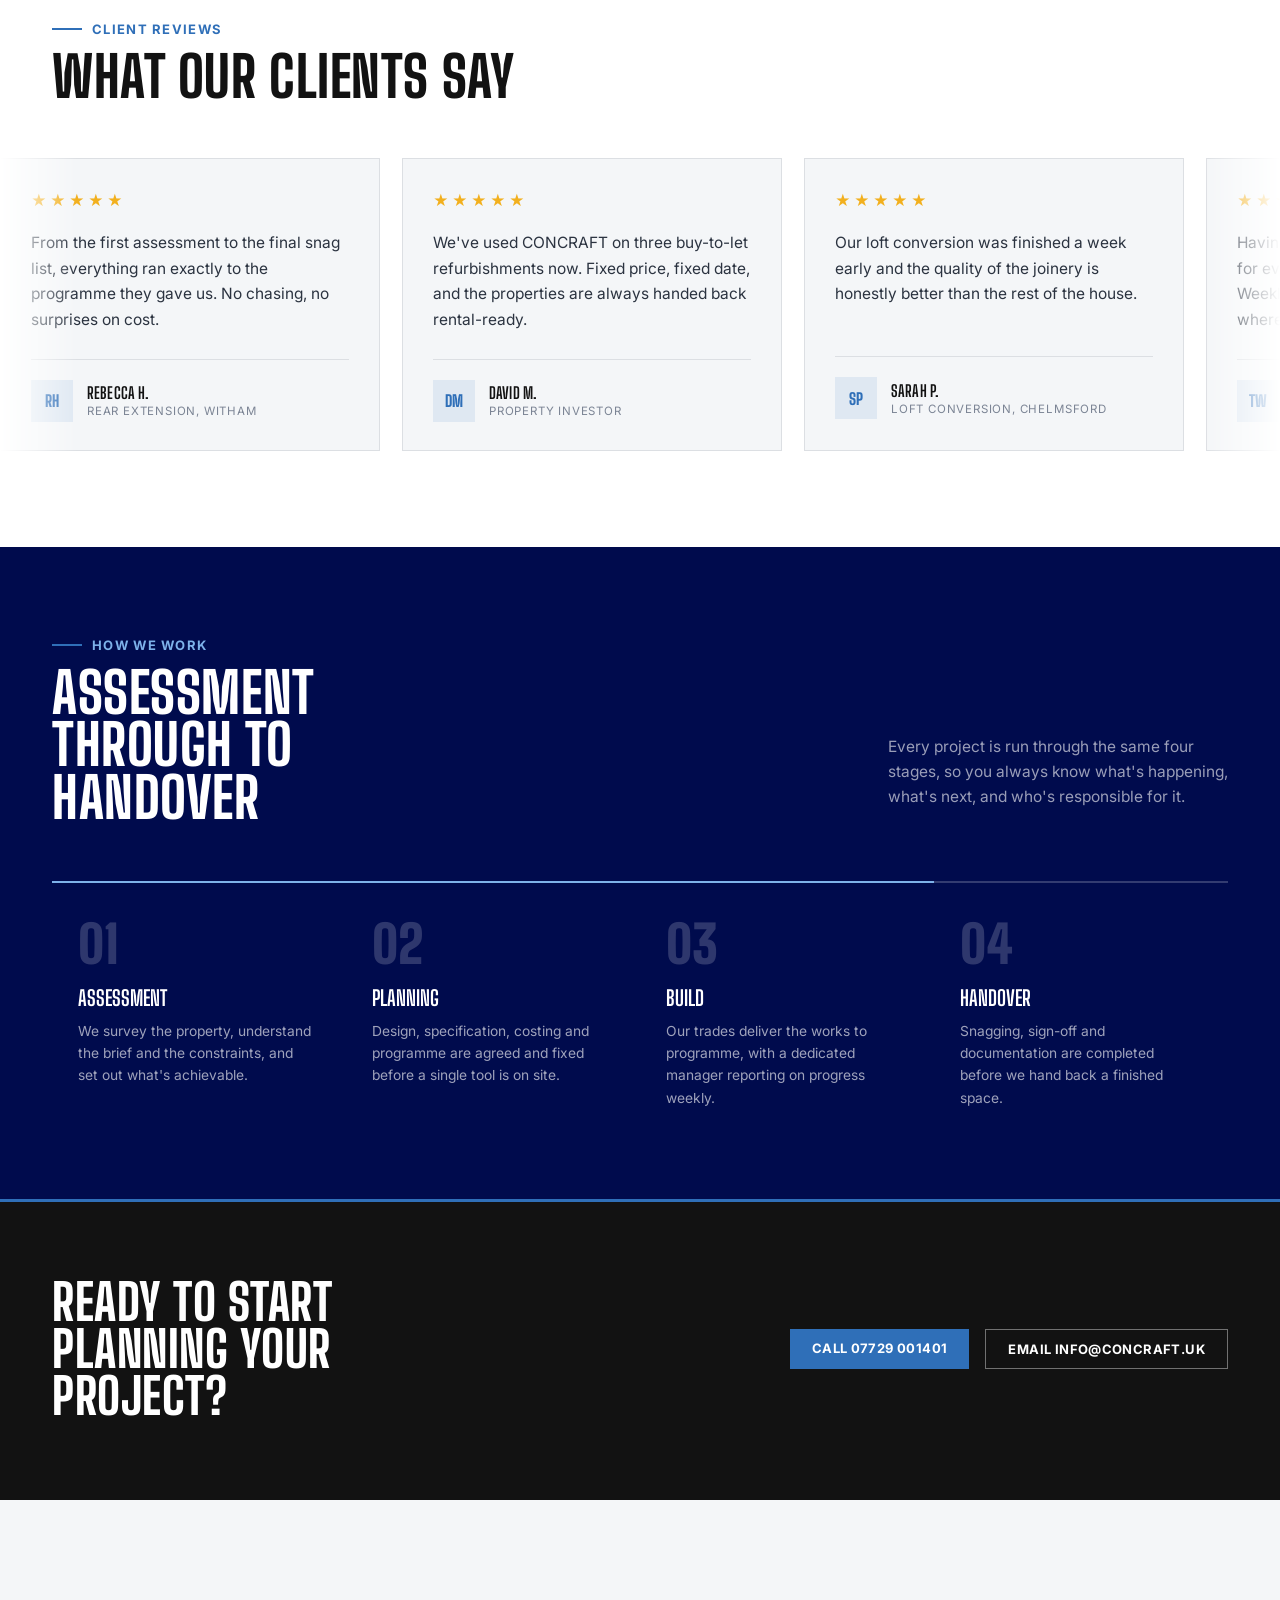
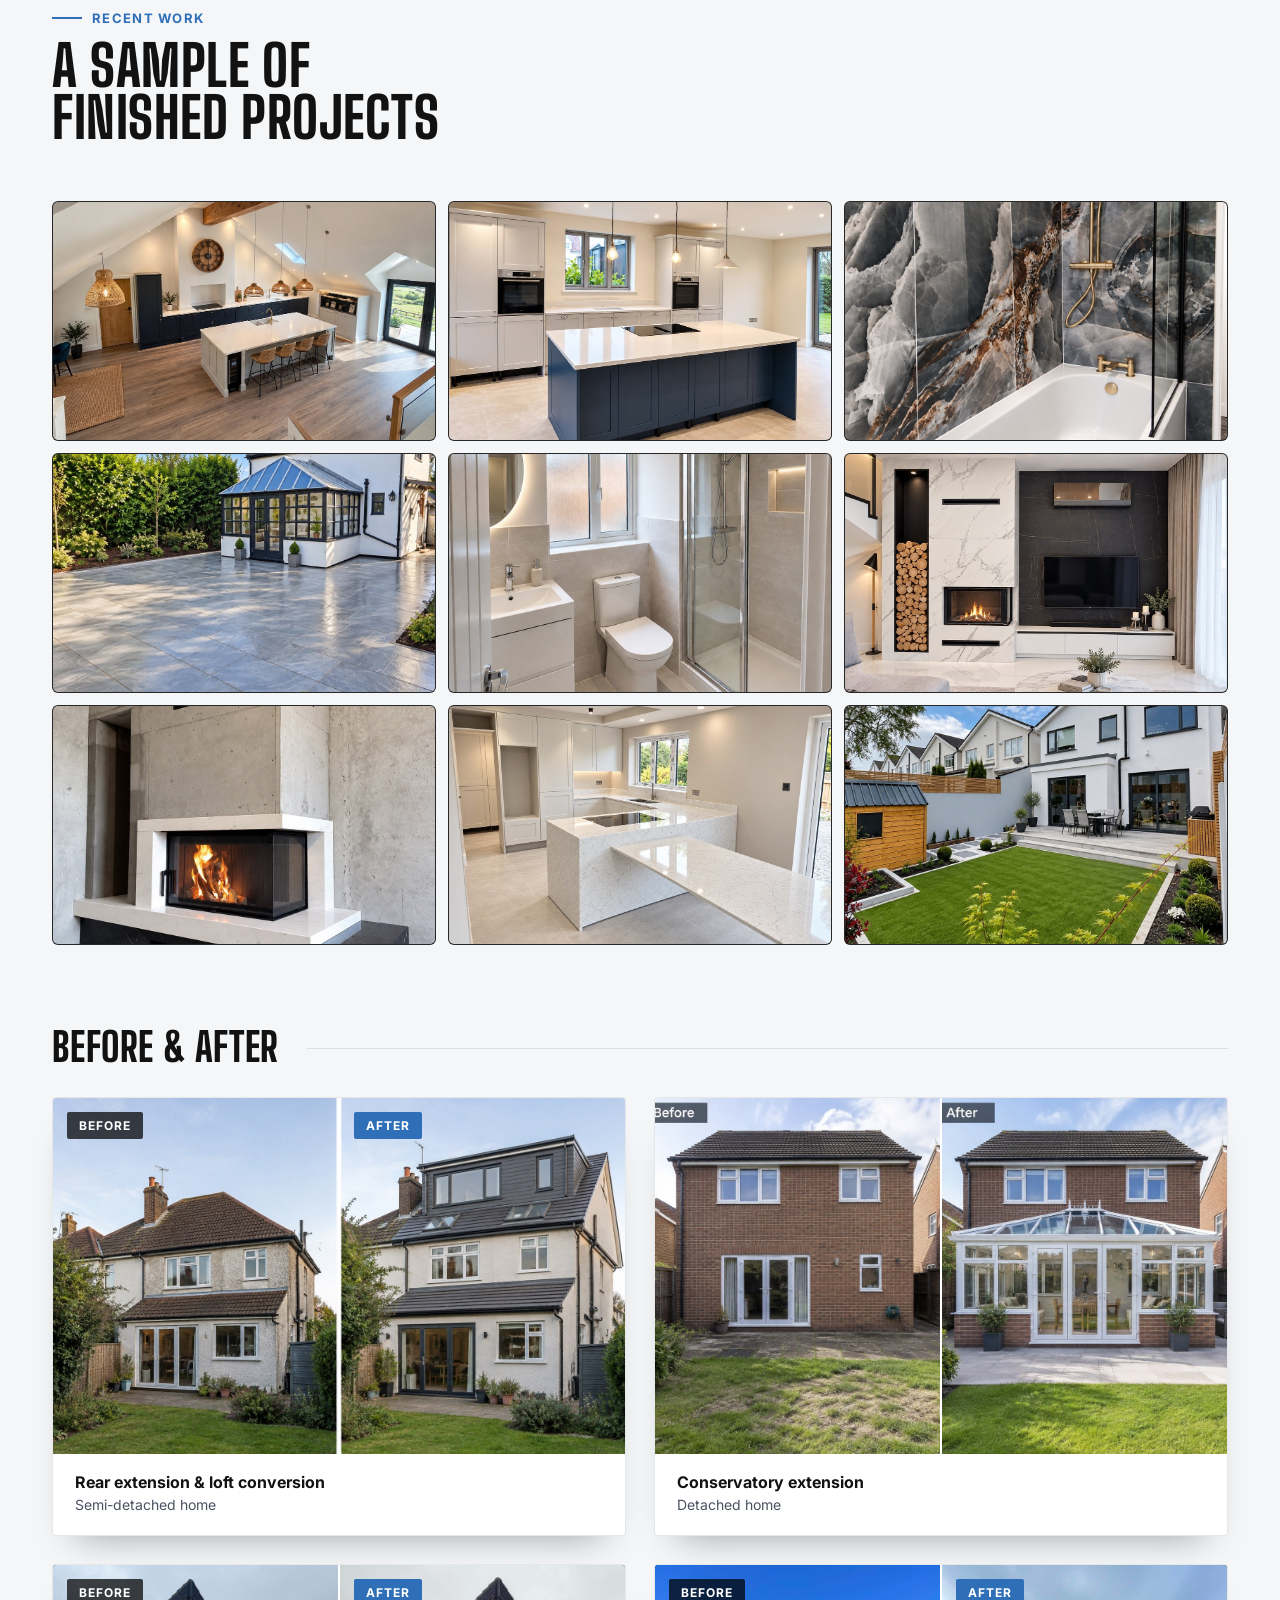
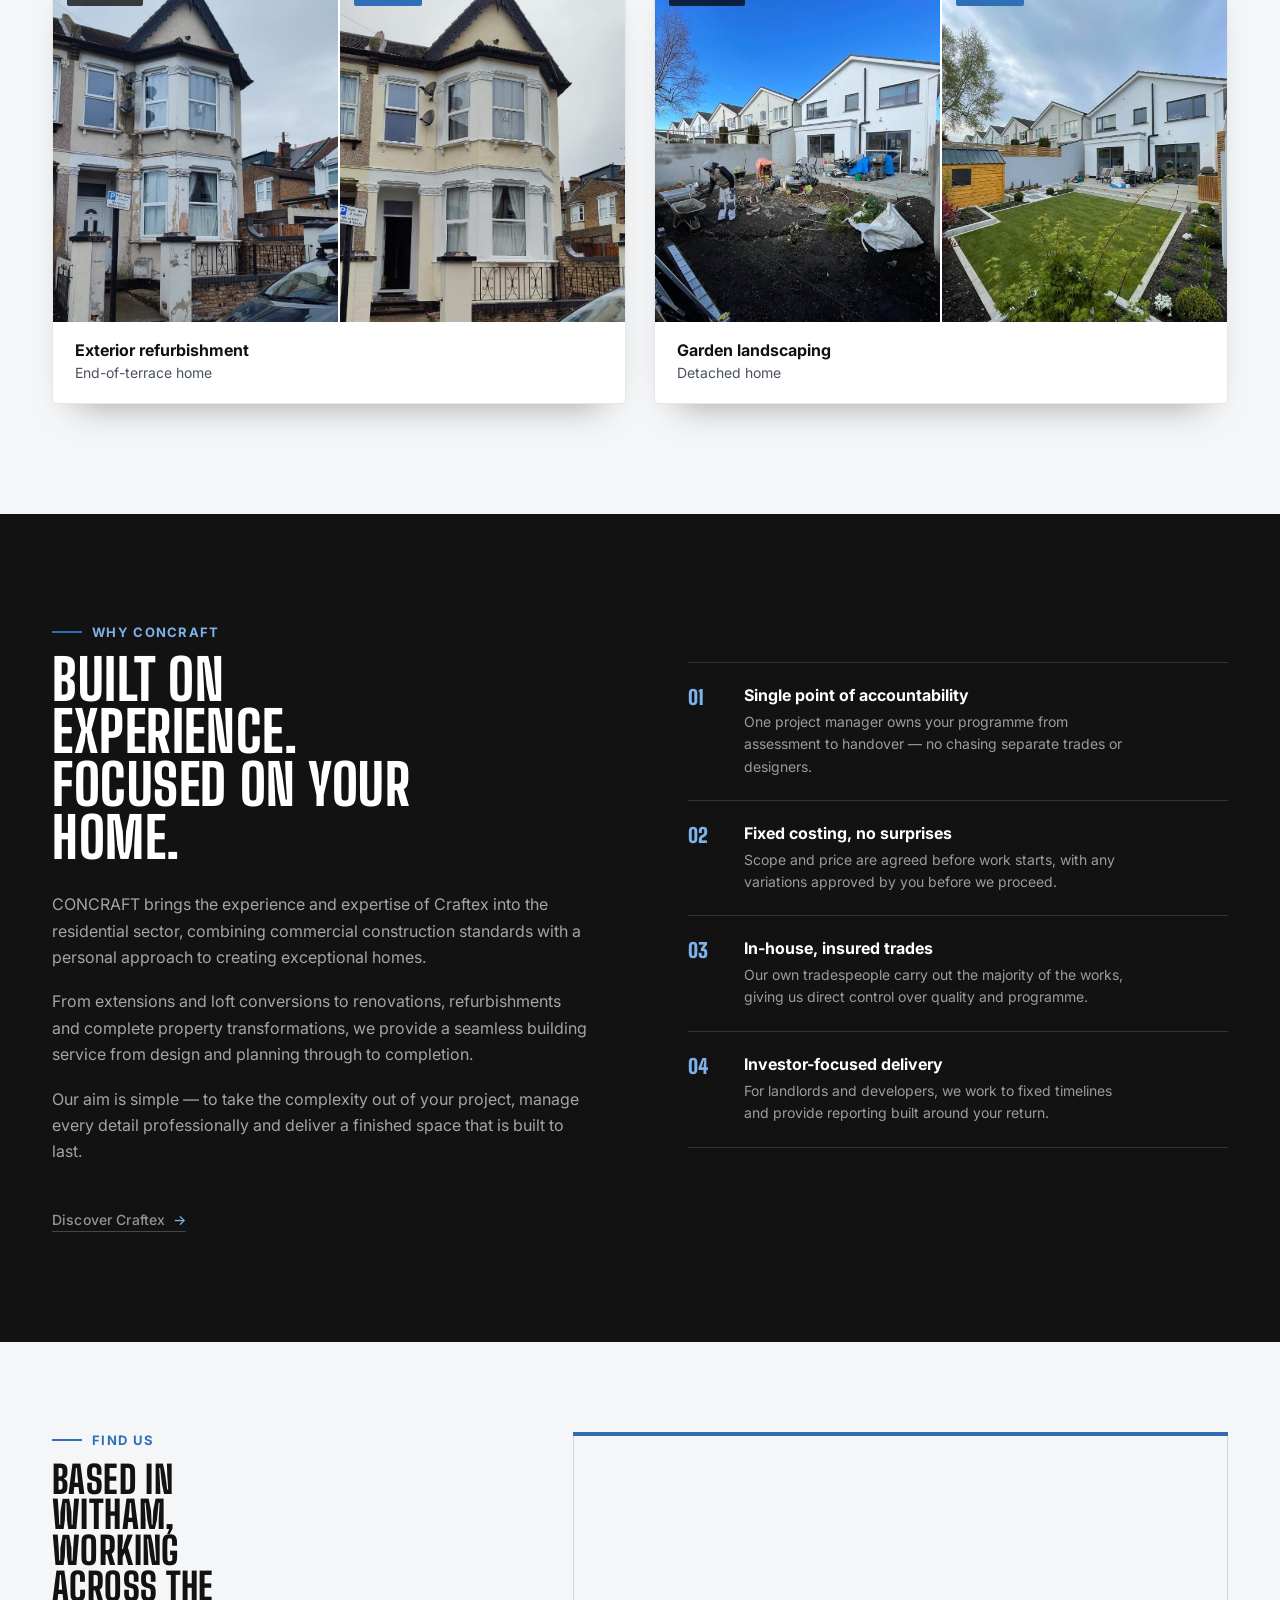
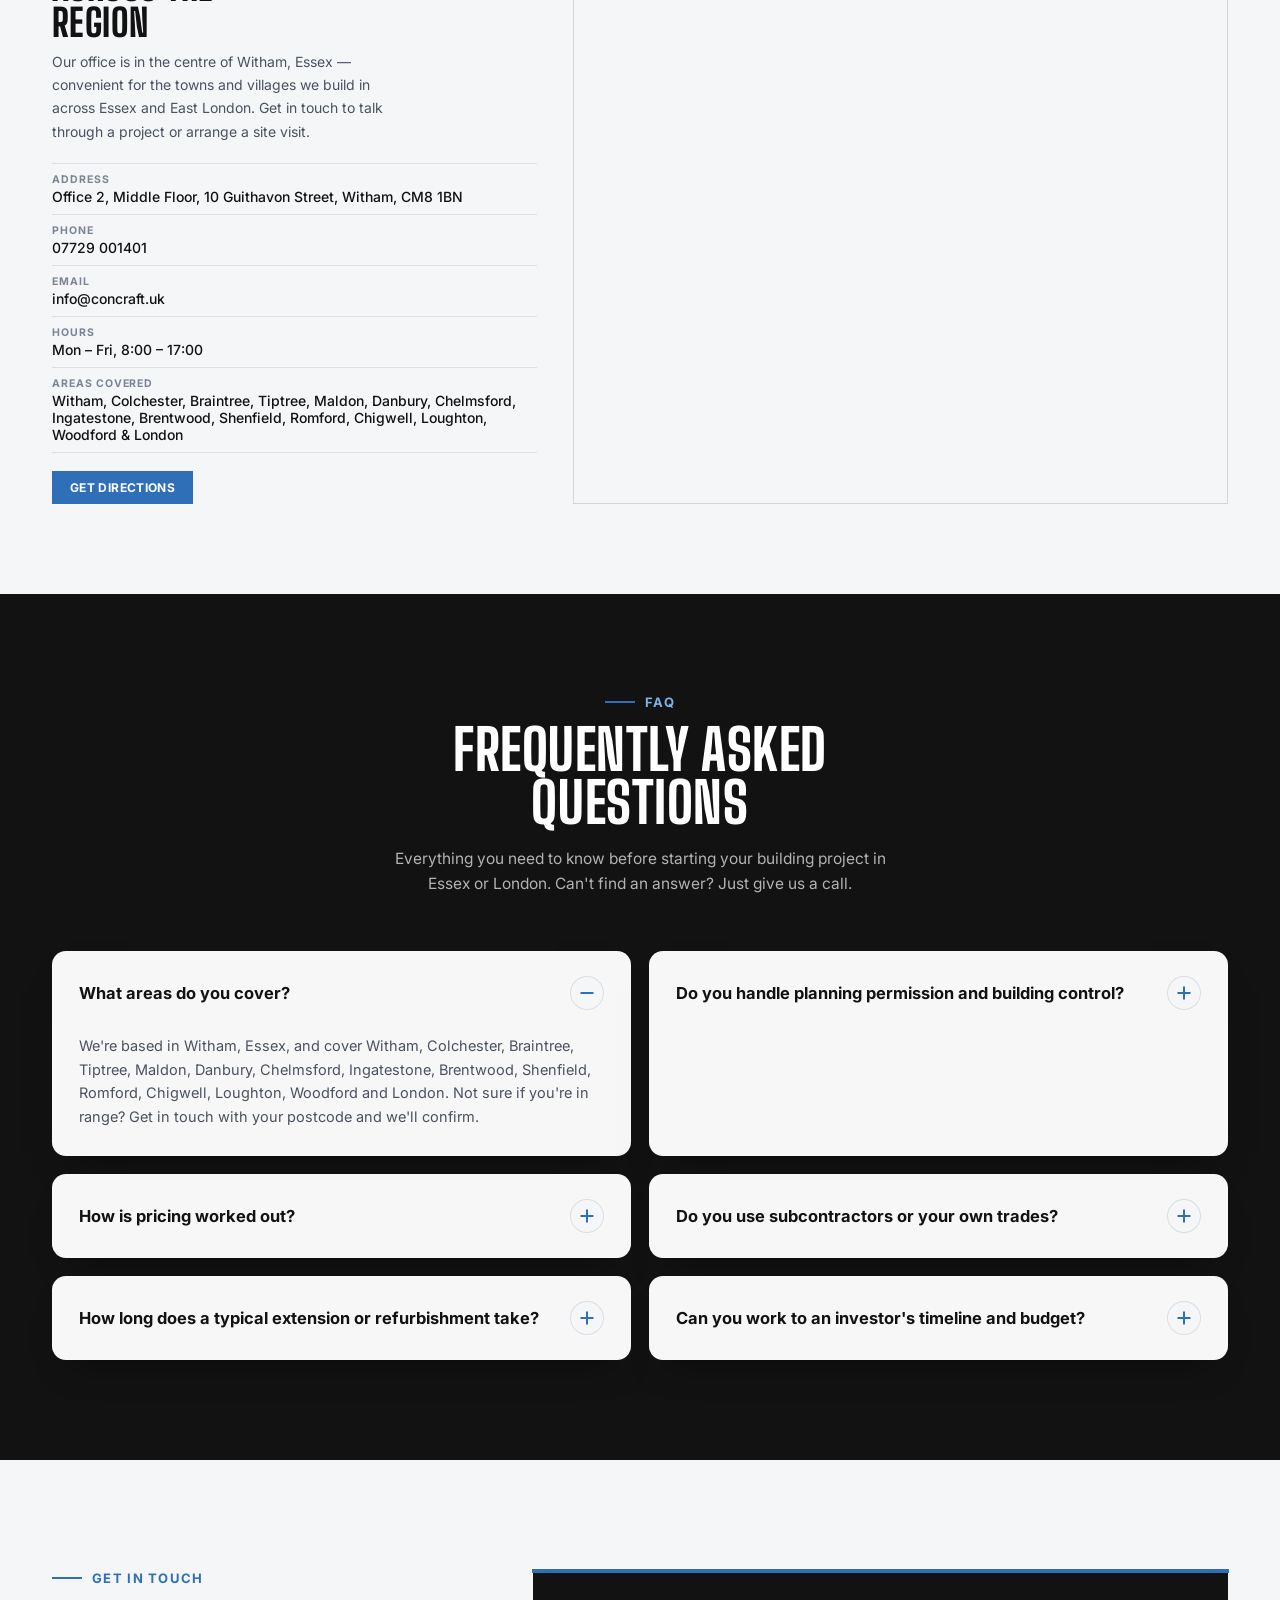
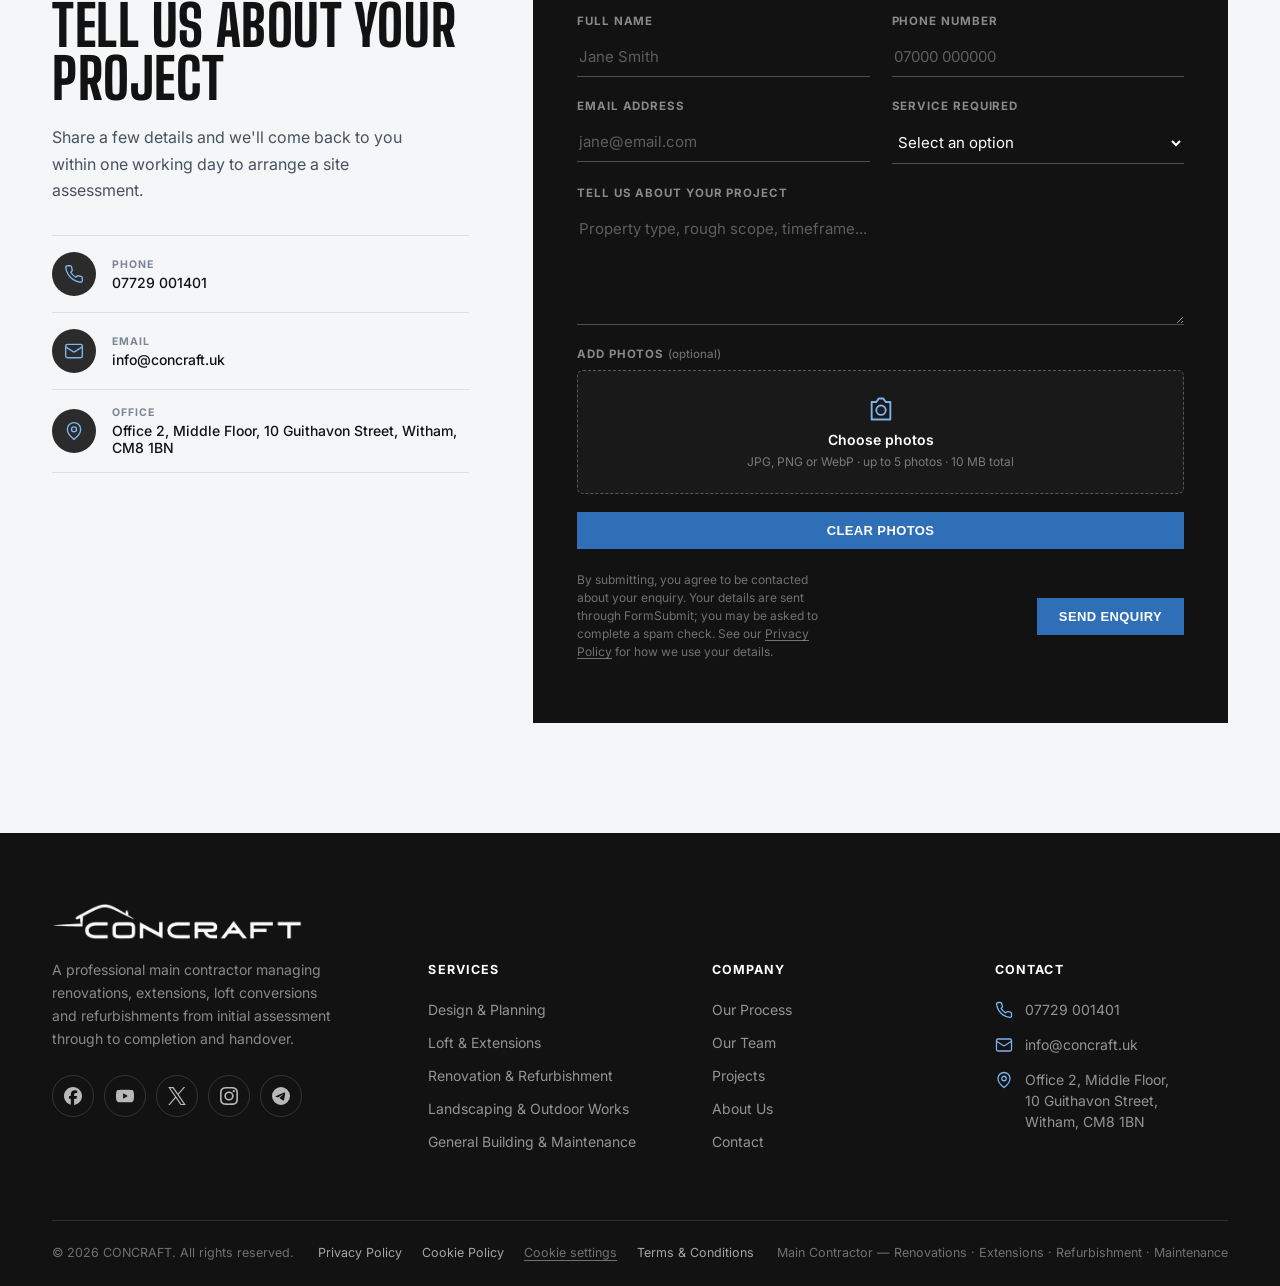
==== commit 8e3a9504: "Add files via upload" ====
--- a/index.html
+++ b/index.html
@@ -824,7 +824,7 @@
       </div>
     </div>
 
-    <form class="contact-form-panel" id="contactForm" action="https://formsubmit.co/info@concraft.uk" method="POST">
+    <form class="contact-form-panel" id="contactForm" action="https://formsubmit.co/info@concraft.uk" method="POST" enctype="multipart/form-data">
       <input type="hidden" name="_subject" value="CONCRAFT website enquiry">
       <input type="hidden" name="_template" value="table">
       <input type="text" name="_honey" style="display:none" tabindex="-1" autocomplete="off" aria-hidden="true">
@@ -860,6 +860,21 @@
         <div class="field">
           <label for="cf-message">Tell us about your project</label>
           <textarea id="cf-message" name="message" rows="5" required placeholder="Property type, rough scope, timeframe..."></textarea>
+        </div>
+      </div>
+      <div class="form-row">
+        <div class="field">
+          <label class="upload-label" for="cf-photos">Add photos <em>(optional)</em></label>
+          <input class="upload-input" type="file" id="cf-photos" name="attachment" accept=".jpg,.jpeg,.png,.webp,image/jpeg,image/png,image/webp" multiple aria-describedby="cf-photos-hint cf-photos-status cf-photos-error">
+          <label class="upload-drop" for="cf-photos">
+            <svg class="upload-icon" viewBox="0 0 24 24" aria-hidden="true"><path d="M4 6h4l2-3h4l2 3h4v15H4z"/><circle cx="12" cy="13" r="4"/></svg>
+            <span class="upload-text"><strong>Choose photos</strong></span>
+            <span class="upload-hint" id="cf-photos-hint">JPG, PNG or WebP &middot; up to 5 photos &middot; 10 MB total</span>
+          </label>
+          <span class="upload-hint" id="cf-photos-status" role="status"></span>
+          <p class="upload-msg" id="cf-photos-error" role="alert"></p>
+          <button type="button" id="cf-photos-clear" class="cta-btn" hidden>Clear photos</button>
+          <noscript><span class="upload-hint">Choose up to 5 photos, no more than 10 MB combined. JavaScript is required to check these limits before sending.</span></noscript>
         </div>
       </div>
       <div class="form-row form-foot">
